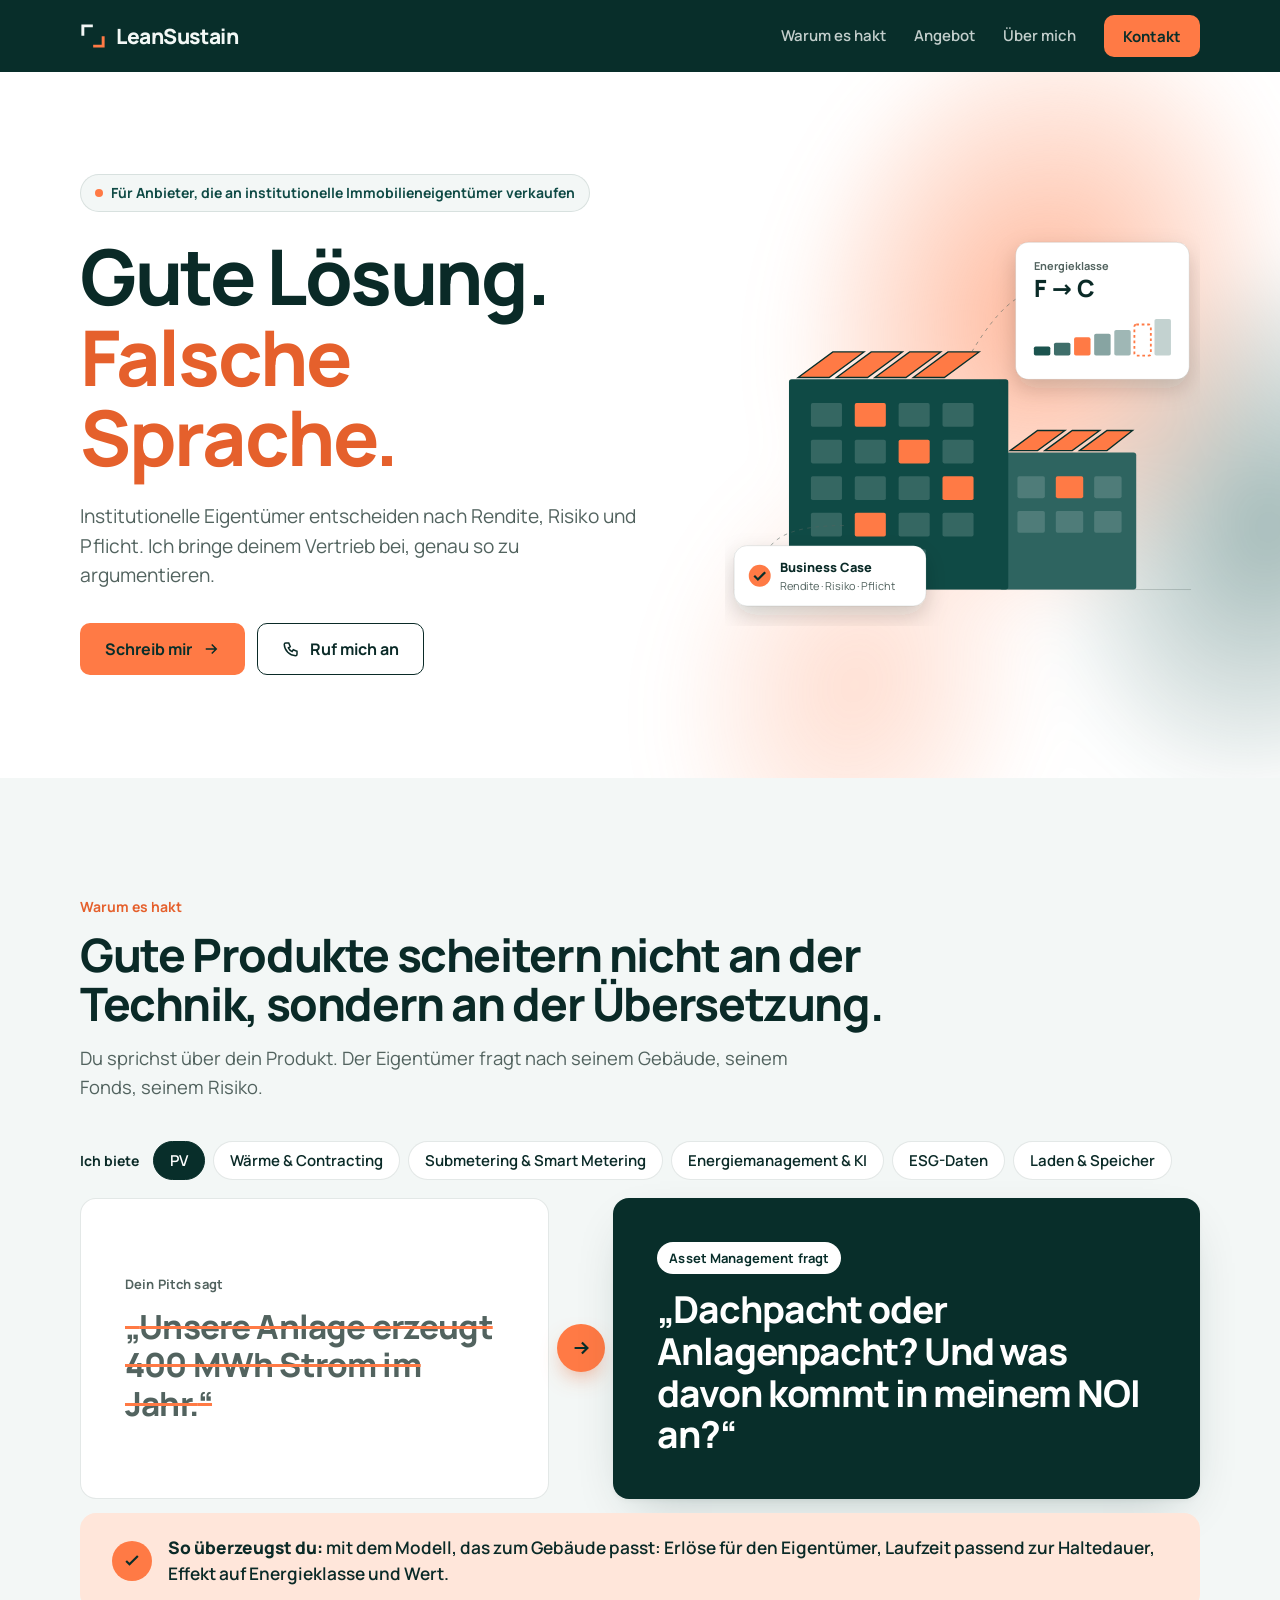
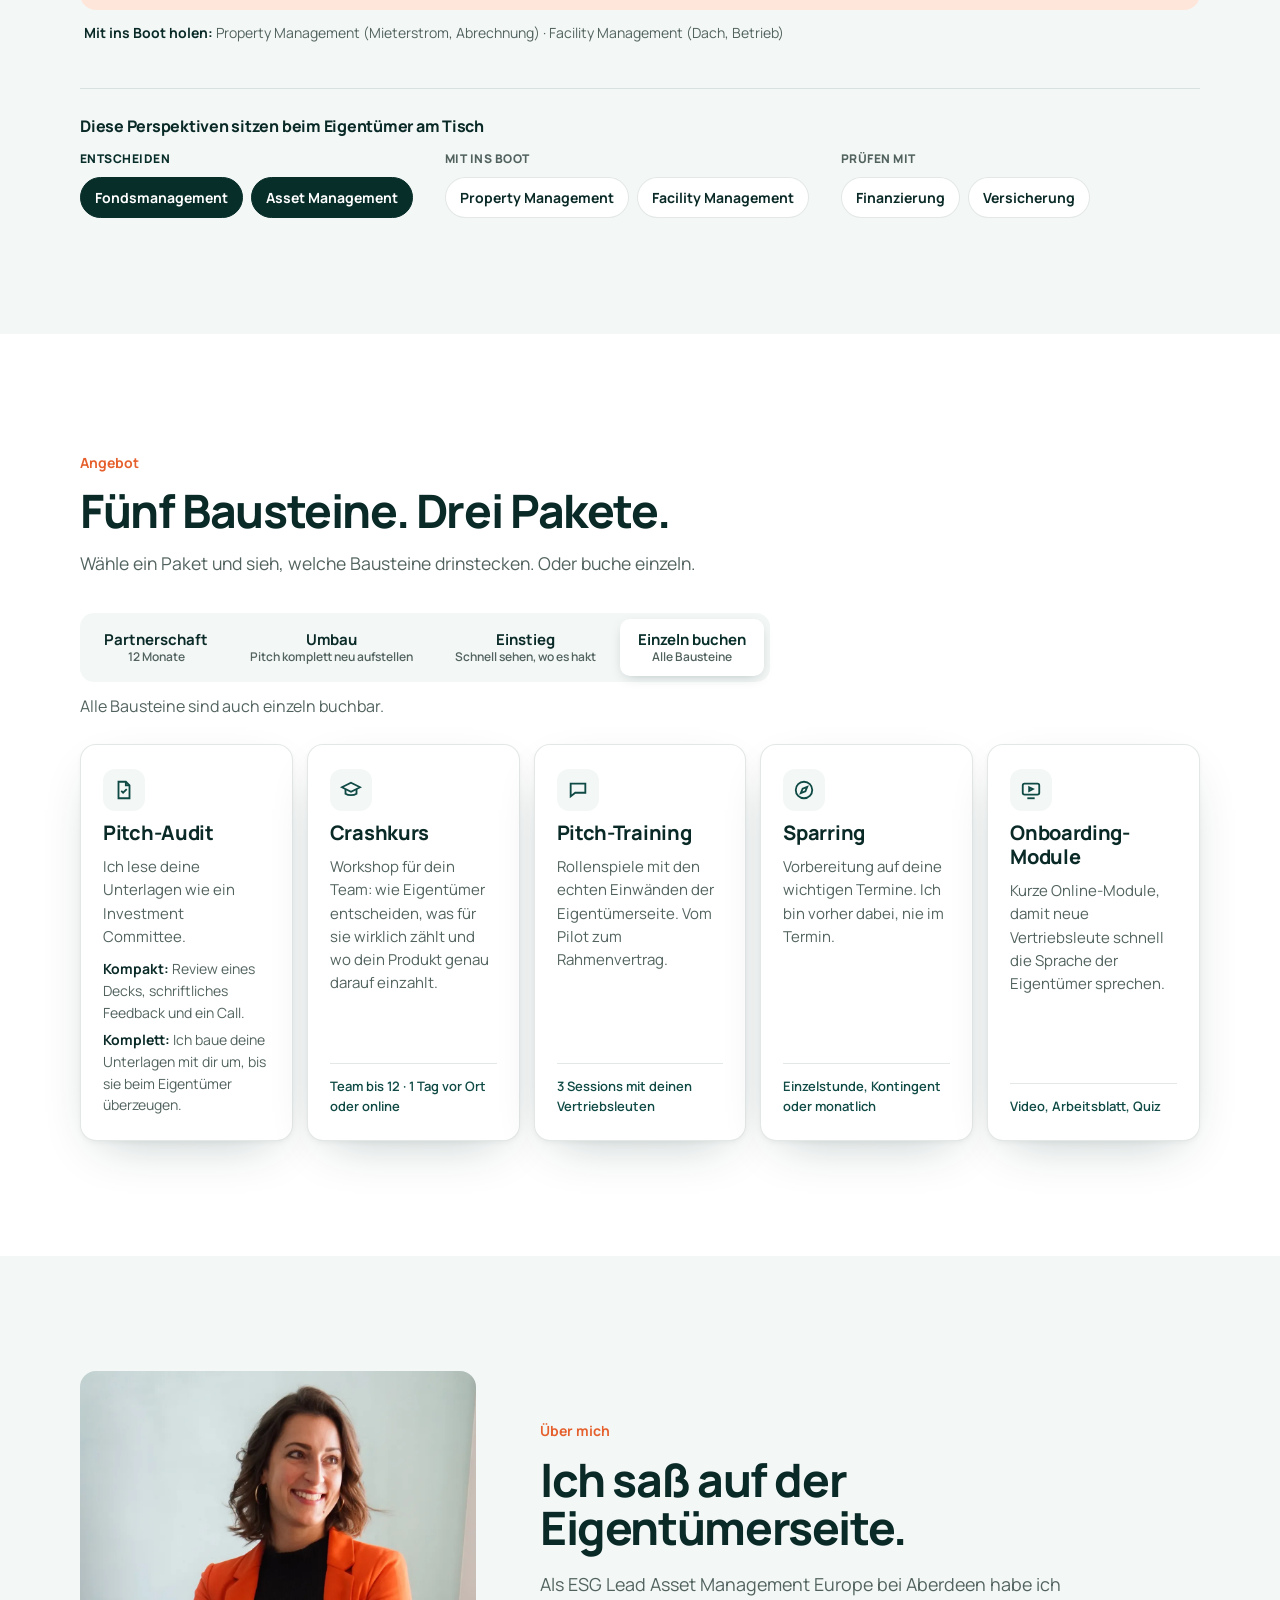
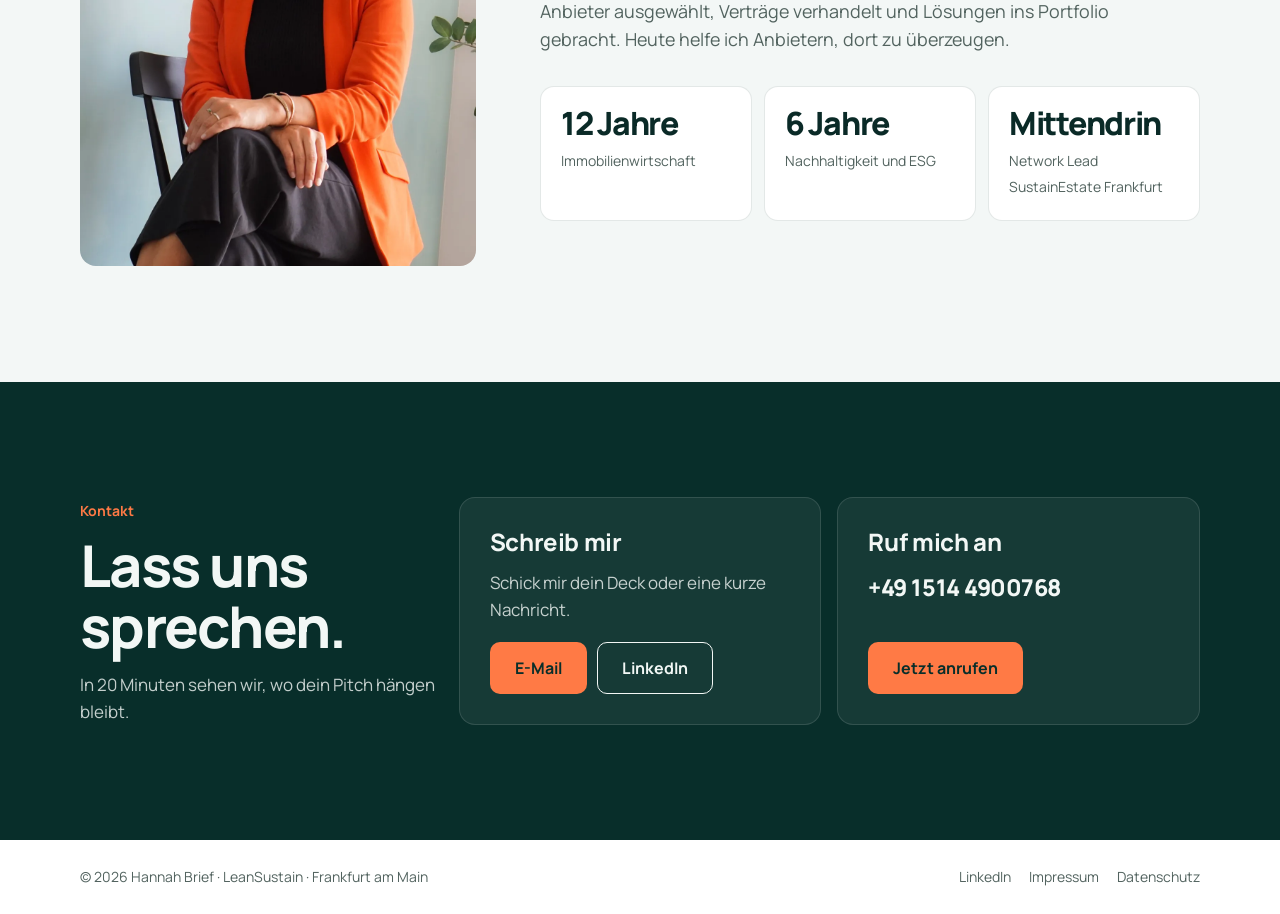
==== index.html @ 17f0a4b2 "Add files via upload" ====
<!DOCTYPE html>
<html lang="de">
<head>
<meta charset="UTF-8">
<meta name="viewport" content="width=device-width, initial-scale=1">
<title>Vertrieb an institutionelle Immobilieneigentümer | LeanSustain</title>
<meta name="description" content="Gute Lösung, falsche Sprache? Pitch-Audit, Crashkurs, Pitch-Training, Sparring und Onboarding für Anbieter, die an Asset Manager, Fonds und institutionelle Immobilieneigentümer verkaufen. Hannah Brief, Frankfurt.">
<link rel="canonical" href="https://leansustain.de/">
<meta property="og:type" content="website">
<meta property="og:url" content="https://leansustain.de/">
<meta property="og:site_name" content="LeanSustain">
<meta property="og:title" content="Gute Lösung. Falsche Sprache.">
<meta property="og:description" content="Ich bringe Vertriebsteams bei, so zu argumentieren, wie institutionelle Immobilieneigentümer entscheiden: nach Rendite, Risiko und Pflicht.">
<meta property="og:image" content="https://leansustain.de/assets/og-image.png">
<meta property="og:image:width" content="1200">
<meta property="og:image:height" content="630">
<meta property="og:locale" content="de_DE">
<meta name="twitter:card" content="summary_large_image">
<meta name="theme-color" content="#082E2A">
<link rel="icon" href="assets/favicon.svg" type="image/svg+xml">
<link rel="preload" href="fonts/Manrope.woff2" as="font" type="font/woff2" crossorigin>
<link rel="stylesheet" href="assets/styles.css?v=20261029c">
<script type="application/ld+json">
{"@context":"https://schema.org","@graph":[
{"@type":"ProfessionalService","@id":"https://leansustain.de/#org","name":"LeanSustain","url":"https://leansustain.de/","logo":"https://leansustain.de/assets/favicon.svg","image":"https://leansustain.de/assets/og-image.png","email":"hannah@leansustain.de","telephone":"+4915144900768","address":{"@type":"PostalAddress","addressLocality":"Frankfurt am Main","addressCountry":"DE"},"areaServed":["DE","AT","CH"],"description":"Vertriebs-Enablement für Anbieter, die an institutionelle Immobilieneigentümer verkaufen: Pitch-Audit, Crashkurs, Pitch-Training, Sparring und Onboarding-Module.","founder":{"@id":"https://leansustain.de/#hannah"}},
{"@type":"Person","@id":"https://leansustain.de/#hannah","name":"Hannah Brief","jobTitle":"Beraterin","worksFor":{"@id":"https://leansustain.de/#org"},"sameAs":["https://www.linkedin.com/in/hannah-brief-a93555134/"]}
]}
</script>
</head>
<body>

<header class="site-header" id="top">
  <div class="wrap head-in">
    <a class="logo" href="#top" aria-label="LeanSustain, zum Seitenanfang"><svg viewBox="0 0 32 32" aria-hidden="true"><path d="M3.5 14V3.5H14" fill="none" stroke="#F2F7F5" stroke-width="3.6" stroke-linecap="square"/><path d="M28.5 18v10.5H18" fill="none" stroke="#FF7A45" stroke-width="3.6" stroke-linecap="square"/></svg>LeanSustain</a>
    <nav class="nav">
      <a href="#problem">Warum es hakt</a>
      <a href="#angebot">Angebot</a>
      <a href="#hannah">Über mich</a>
      <a class="btn btn-accent" href="#kontakt">Kontakt</a>
    </nav>
  </div>
</header>

<!-- HERO -->
<section class="hero">
  <div class="wrap">
    <div>
      <span class="for">Für Anbieter, die an institutionelle Immobilieneigentümer verkaufen</span>
      <h1>Gute Lösung. <mark>Falsche Sprache.</mark></h1>
      <p class="sub">Institutionelle Eigentümer entscheiden nach Rendite, Risiko und Pflicht. Ich bringe deinem Vertrieb bei, genau so zu argumentieren.</p>
      <div class="cta">
        <a class="btn btn-accent" href="#kontakt">Schreib mir <svg viewBox="0 0 24 24" fill="none" stroke="currentColor" stroke-width="2"><path d="M5 12h14M13 6l6 6-6 6"/></svg></a>
        <a class="btn btn-line" href="tel:+4915144900768"><svg viewBox="0 0 24 24" fill="none" stroke="currentColor" stroke-width="2"><path d="M5 4h4l2 5-2.5 1.5a11 11 0 0 0 5 5L15 13l5 2v4a2 2 0 0 1-2 2A16 16 0 0 1 3 6a2 2 0 0 1 2-2"/></svg>Ruf mich an</a>
      </div>
    </div>
    <div class="hero-art">
      <svg class="art" viewBox="0 0 520 440" role="img" aria-label="Grafik: Bestandsgebäude mit PV-Dach, Energieklasse von F nach C und Business Case">
        <line x1="10" y1="400" x2="510" y2="400" stroke="#52635F" opacity=".3"/>
        <rect class="b2" x="300" y="250" width="150" height="150" rx="3"/>
        <rect class="b1" x="70" y="170" width="240" height="230" rx="3"/>
        <polygon class="pv" points="80,168 118,140 152,140 114,168"/><polygon class="pv" points="122,168 160,140 194,140 156,168"/><polygon class="pv" points="164,168 202,140 236,140 198,168"/><polygon class="pv" points="206,168 244,140 278,140 240,168"/>
        <polygon class="pv" points="312,248 342,226 372,226 342,248"/><polygon class="pv" points="350,248 380,226 410,226 380,248"/><polygon class="pv" points="388,248 418,226 446,226 418,248"/>
        <g>
          <rect class="win" x="94" y="196" width="34" height="26" rx="2"/><rect class="win on" x="142" y="196" width="34" height="26" rx="2"/><rect class="win" x="190" y="196" width="34" height="26" rx="2"/><rect class="win" x="238" y="196" width="34" height="26" rx="2"/>
          <rect class="win" x="94" y="236" width="34" height="26" rx="2"/><rect class="win" x="142" y="236" width="34" height="26" rx="2"/><rect class="win on" x="190" y="236" width="34" height="26" rx="2"/><rect class="win" x="238" y="236" width="34" height="26" rx="2"/>
          <rect class="win" x="94" y="276" width="34" height="26" rx="2"/><rect class="win" x="142" y="276" width="34" height="26" rx="2"/><rect class="win" x="190" y="276" width="34" height="26" rx="2"/><rect class="win on" x="238" y="276" width="34" height="26" rx="2"/>
          <rect class="win" x="94" y="316" width="34" height="26" rx="2"/><rect class="win on" x="142" y="316" width="34" height="26" rx="2"/><rect class="win" x="190" y="316" width="34" height="26" rx="2"/><rect class="win" x="238" y="316" width="34" height="26" rx="2"/>
          <rect class="win" x="160" y="356" width="60" height="44" rx="2"/>
          <rect class="win" x="320" y="276" width="30" height="24" rx="2"/><rect class="win on" x="362" y="276" width="30" height="24" rx="2"/><rect class="win" x="404" y="276" width="30" height="24" rx="2"/>
          <rect class="win" x="320" y="314" width="30" height="24" rx="2"/><rect class="win" x="362" y="314" width="30" height="24" rx="2"/><rect class="win" x="404" y="314" width="30" height="24" rx="2"/>
        </g>
        <path class="ln" d="M270 140 C 300 90, 320 80, 330 76"/><path class="ln" d="M130 330 C 80 330, 60 340, 50 352"/>
        <g filter="url(#sh)"><rect class="card2" x="318" y="20" width="190" height="150" rx="14"/></g>
        <text class="tm" x="338" y="50" font-size="12" font-weight="700">Energieklasse</text>
        <text class="t" x="338" y="80" font-size="26" font-weight="800">F → C</text>
        <g transform="translate(338 100)">
          <rect x="0" y="34" width="18" height="10" rx="2" fill="#0F4A45" opacity=".95"/><rect x="22" y="30" width="18" height="14" rx="2" fill="#0F4A45" opacity=".8"/><rect x="44" y="24" width="18" height="20" rx="2" class="acc"/><rect x="66" y="20" width="18" height="24" rx="2" fill="#0F4A45" opacity=".5"/><rect x="88" y="16" width="18" height="28" rx="2" fill="#0F4A45" opacity=".4"/><rect x="110" y="10" width="18" height="34" rx="2" fill="none" class="accs" stroke-width="2" stroke-dasharray="3 3"/><rect x="132" y="4" width="18" height="40" rx="2" fill="#0F4A45" opacity=".25"/>
        </g>
        <g filter="url(#sh)"><rect class="card2" x="10" y="352" width="210" height="66" rx="14"/></g>
        <circle class="acc" cx="38" cy="385" r="12"/><path d="M32 385l4 4 8-8" stroke="#082E2A" stroke-width="2.4" fill="none"/>
        <text class="t" x="60" y="381" font-size="14" font-weight="800">Business Case</text>
        <text class="tm" x="60" y="400" font-size="12">Rendite · Risiko · Pflicht</text>
        <defs><filter id="sh" x="-20%" y="-20%" width="140%" height="160%"><feDropShadow dx="0" dy="10" stdDeviation="12" flood-color="#082E2A" flood-opacity=".18"/></filter></defs>
      </svg>
    </div>
  </div>
</section>

<!-- WARUM ES HAKT -->
<section class="section problem" id="problem">
  <div class="wrap">
    <span class="kicker">Warum es hakt</span>
    <h2>Gute Produkte scheitern nicht an der Technik, sondern an der Übersetzung.</h2>
    <p class="lead">Du sprichst über dein Produkt. Der Eigentümer fragt nach seinem Gebäude, seinem Fonds, seinem Risiko.</p>

    <div class="picker" role="tablist" aria-label="Wähle deine Lösung">
      <span class="lbl">Ich biete</span>
      <button role="tab" aria-selected="true" data-k="pv">PV</button>
      <button role="tab" aria-selected="false" data-k="waerme">Wärme &amp; Contracting</button>
      <button role="tab" aria-selected="false" data-k="meter">Submetering &amp; Smart Metering</button>
      <button role="tab" aria-selected="false" data-k="soft">Energiemanagement &amp; KI</button>
      <button role="tab" aria-selected="false" data-k="esg">ESG-Daten</button>
      <button role="tab" aria-selected="false" data-k="lade">Laden &amp; Speicher</button>
    </div>

    <div class="board" data-k="pv">
      <div class="says"><span class="lab">Dein Pitch sagt</span><q>Unsere Anlage erzeugt 400 MWh Strom im Jahr.</q></div>
      <div class="arrow"><span><svg viewBox="0 0 24 24" fill="none" stroke="currentColor" stroke-width="2.4"><path d="M5 12h14M13 6l6 6-6 6"/></svg></span></div>
      <div class="asks"><span class="lab">Asset Management fragt</span><q>Dachpacht oder Anlagenpacht? Und was davon kommt in meinem NOI an?</q></div>
      <div class="wins"><span class="ic"><svg viewBox="0 0 24 24" fill="none" stroke="currentColor" stroke-width="2.6"><path d="M5 12l4 4 10-10"/></svg></span><p><b>So überzeugst du:</b> mit dem Modell, das zum Gebäude passt: Erlöse für den Eigentümer, Laufzeit passend zur Haltedauer, Effekt auf Energieklasse und Wert.</p></div>
      <p class="also"><b>Mit ins Boot holen:</b> Property Management (Mieterstrom, Abrechnung) · Facility Management (Dach, Betrieb)</p>
    </div>
    <div class="board" data-k="waerme" hidden>
      <div class="says"><span class="lab">Dein Pitch sagt</span><q>Keine Investition, wir übernehmen die Wärmeversorgung.</q></div>
      <div class="arrow"><span><svg viewBox="0 0 24 24" fill="none" stroke="currentColor" stroke-width="2.4"><path d="M5 12h14M13 6l6 6-6 6"/></svg></span></div>
      <div class="asks"><span class="lab">Asset Management fragt</span><q>Wir verkaufen in fünf Jahren. Geht der Vertrag mit, und was zahlen die Mieter am Ende?</q></div>
      <div class="wins"><span class="ic"><svg viewBox="0 0 24 24" fill="none" stroke="currentColor" stroke-width="2.6"><path d="M5 12l4 4 10-10"/></svg></span><p><b>So überzeugst du:</b> mit einer Laufzeit, die zur Haltedauer passt, einer sauberen Übertragung beim Verkauf und einer klaren Antwort zu den Kosten für die Mieter.</p></div>
      <p class="also"><b>Mit ins Boot holen:</b> Property Management (Umlage, Mieter) · Facility Management (Heizung, Wartung)</p>
    </div>
    <div class="board" data-k="meter" hidden>
      <div class="says"><span class="lab">Dein Pitch sagt</span><q>Fernablesbar und gesetzeskonform.</q></div>
      <div class="arrow"><span><svg viewBox="0 0 24 24" fill="none" stroke="currentColor" stroke-width="2.4"><path d="M5 12h14M13 6l6 6-6 6"/></svg></span></div>
      <div class="asks"><span class="lab">Asset Management fragt</span><q>Das ist Pflicht und bieten alle. Was habe ich davon, außer die Pflicht zu erfüllen?</q></div>
      <div class="wins"><span class="ic"><svg viewBox="0 0 24 24" fill="none" stroke="currentColor" stroke-width="2.6"><path d="M5 12l4 4 10-10"/></svg></span><p><b>So überzeugst du:</b> mit Daten, die mehr können als die Abrechnung: Leckagen früh erkennen, Verbrauch steuern, Zahlen liefern, die Bank und Investoren verlangen.</p></div>
      <p class="also"><b>Mit ins Boot holen:</b> Property Management (Abrechnung, Mieter) · Facility Management (Einbau, Zählerplätze)</p>
    </div>
    <div class="board" data-k="soft" hidden>
      <div class="says"><span class="lab">Dein Pitch sagt</span><q>Unsere Energiemanagement-Software spart 30 % ein.</q></div>
      <div class="arrow"><span><svg viewBox="0 0 24 24" fill="none" stroke="currentColor" stroke-width="2.4"><path d="M5 12h14M13 6l6 6-6 6"/></svg></span></div>
      <div class="asks"><span class="lab">Asset Management fragt</span><q>Wer misst das unabhängig? Und wenn der Mieter spart: Kann ich die laufenden Kosten umlegen?</q></div>
      <div class="wins"><span class="ic"><svg viewBox="0 0 24 24" fill="none" stroke="currentColor" stroke-width="2.6"><path d="M5 12l4 4 10-10"/></svg></span><p><b>So überzeugst du:</b> mit einer unabhängigen Messung, einer klaren Antwort zur Umlage und einem Plan, wie Mieter und Technik mitgenommen werden.</p></div>
      <p class="also"><b>Mit ins Boot holen:</b> Property Management (Nebenkosten, Mieter) · Facility Management (Gebäudetechnik, IT-Sicherheit)</p>
    </div>
    <div class="board" data-k="esg" hidden>
      <div class="says"><span class="lab">Dein Pitch sagt</span><q>Alle ESG-Daten deines Portfolios auf Knopfdruck.</q></div>
      <div class="arrow"><span><svg viewBox="0 0 24 24" fill="none" stroke="currentColor" stroke-width="2.4"><path d="M5 12h14M13 6l6 6-6 6"/></svg></span></div>
      <div class="asks"><span class="lab">Fondsmanagement fragt</span><q>Welche Daten brauche ich wirklich, und für wen: Bank, Investoren oder Aufsicht?</q></div>
      <div class="wins"><span class="ic"><svg viewBox="0 0 24 24" fill="none" stroke="currentColor" stroke-width="2.6"><path d="M5 12l4 4 10-10"/></svg></span><p><b>So überzeugst du:</b> wenn du zeigst, welche Anforderung du konkret erfüllst und wie viel Aufwand du dem Fondsmanagement abnimmst.</p></div>
      <p class="also"><b>Mit ins Boot holen:</b> Asset Management (Datenlieferung je Gebäude) · Property Management (Verbrauchsdaten der Mieter)</p>
    </div>
    <div class="board" data-k="lade" hidden>
      <div class="says"><span class="lab">Dein Pitch sagt</span><q>Ladeinfrastruktur für alle Stellplätze.</q></div>
      <div class="arrow"><span><svg viewBox="0 0 24 24" fill="none" stroke="currentColor" stroke-width="2.4"><path d="M5 12h14M13 6l6 6-6 6"/></svg></span></div>
      <div class="asks"><span class="lab">Asset Management fragt</span><q>Wer betreibt das, wer haftet, und was bringt es meinem Gebäude?</q></div>
      <div class="wins"><span class="ic"><svg viewBox="0 0 24 24" fill="none" stroke="currentColor" stroke-width="2.6"><path d="M5 12l4 4 10-10"/></svg></span><p><b>So überzeugst du:</b> mit einem klaren Betreibermodell und dem Nutzen fürs Gebäude: Vermietbarkeit, erfüllte Pflichten, zusätzliche Erlöse.</p></div>
      <p class="also"><b>Mit ins Boot holen:</b> Property Management (Mieter, Nutzung) · Facility Management (Betrieb, Wartung)</p>
    </div>

    <div class="persp">
      <h3>Diese Perspektiven sitzen beim Eigentümer am Tisch</h3>
      <div class="persp-row">
        <div class="pg decide"><span class="pg-lbl">Entscheiden</span><div class="chips"><span class="chip">Fondsmanagement</span><span class="chip">Asset Management</span></div></div>
        <div class="pg"><span class="pg-lbl">Mit ins Boot</span><div class="chips"><span class="chip">Property Management</span><span class="chip">Facility Management</span></div></div>
        <div class="pg"><span class="pg-lbl">Prüfen mit</span><div class="chips"><span class="chip">Finanzierung</span><span class="chip">Versicherung</span></div></div>
      </div>
    </div>
  </div>
</section>

<!-- ANGEBOT -->
<section class="section" id="angebot">
  <div class="wrap">
    <span class="kicker">Angebot</span>
    <h2>Fünf Bausteine. Drei Pakete.</h2>
    <p class="muted" style="margin-top:14px;font-size:1.1rem">Wähle ein Paket und sieh, welche Bausteine drinstecken. Oder buche einzeln.</p>

    <div class="pk-switch" role="group" aria-label="Pakete">
      <button aria-pressed="false" data-pk="partner">Partnerschaft<small>12 Monate</small></button>
      <button aria-pressed="false" data-pk="umbau">Umbau<small>Pitch komplett neu aufstellen</small></button>
      <button aria-pressed="false" data-pk="start">Einstieg<small>Schnell sehen, wo es hakt</small></button>
      <button aria-pressed="true" data-pk="all">Einzeln buchen<small>Alle Bausteine</small></button>
    </div>
    <p class="pk-desc" id="pkdesc">Alle Bausteine sind auch einzeln buchbar.</p>

    <div class="cards" id="cards">
      <article class="card" data-b="audit">
        <span class="badge">Im Paket</span>
        <div class="ico"><svg viewBox="0 0 24 24" fill="none" stroke="currentColor" stroke-width="2"><path d="M14 3H6v18h12V7z"/><path d="M14 3v4h4M9 13l2 2 4-4"/></svg></div>
        <h3>Pitch-Audit</h3>
        <p>Ich lese deine Unterlagen wie ein Investment Committee.</p>
        <ul class="variants"><li><b>Kompakt:</b> Review eines Decks, schriftliches Feedback und ein Call.</li><li><b>Komplett:</b> Ich baue deine Unterlagen mit dir um, bis sie beim Eigentümer überzeugen.</li></ul>
        <span class="note" data-for="start">Im Einstieg: kompakt</span>
        <span class="note" data-for="umbau">Im Umbau: komplett</span>
        <span class="note" data-for="partner">In der Partnerschaft: komplett</span>
      </article>
      <article class="card" data-b="kurs">
        <span class="badge">Im Paket</span>
        <div class="ico"><svg viewBox="0 0 24 24" fill="none" stroke="currentColor" stroke-width="2"><path d="M2 9l10-5 10 5-10 5z"/><path d="M6 11v5c3 2 9 2 12 0v-5"/></svg></div>
        <h3>Crashkurs</h3>
        <p>Workshop für dein Team: wie Eigentümer entscheiden, was für sie wirklich zählt und wo dein Produkt genau darauf einzahlt.</p>
        <span class="fmt">Team bis 12 · 1 Tag vor Ort oder online</span>
      </article>
      <article class="card" data-b="training">
        <span class="badge">Im Paket</span>
        <div class="ico"><svg viewBox="0 0 24 24" fill="none" stroke="currentColor" stroke-width="2"><path d="M4 5h16v10H9l-5 4z"/></svg></div>
        <h3>Pitch-Training</h3>
        <p>Rollenspiele mit den echten Einwänden der Eigentümerseite. Vom Pilot zum Rahmenvertrag.</p>
        <span class="fmt">3 Sessions mit deinen Vertriebsleuten</span>
      </article>
      <article class="card" data-b="sparring">
        <span class="badge">Im Paket</span>
        <div class="ico"><svg viewBox="0 0 24 24" fill="none" stroke="currentColor" stroke-width="2"><circle cx="12" cy="12" r="9"/><path d="M15.5 8.5l-2 5-5 2 2-5z"/></svg></div>
        <h3>Sparring</h3>
        <p>Vorbereitung auf deine wichtigen Termine. Ich bin vorher dabei, nie im Termin.</p>
        <span class="note" data-for="partner">In der Partnerschaft: 6 Monate auf Abruf</span>
        <span class="fmt">Einzelstunde, Kontingent oder monatlich</span>
      </article>
      <article class="card" data-b="onboarding">
        <span class="badge">Im Paket</span>
        <div class="ico"><svg viewBox="0 0 24 24" fill="none" stroke="currentColor" stroke-width="2"><rect x="3" y="5" width="18" height="12" rx="2"/><path d="M10 9l4 2-4 2z"/><path d="M8 21h8"/></svg></div>
        <h3>Onboarding-Module</h3>
        <p>Kurze Online-Module, damit neue Vertriebsleute schnell die Sprache der Eigentümer sprechen.</p>
        <span class="fmt">Video, Arbeitsblatt, Quiz</span>
      </article>
    </div>
  </div>
</section>

<!-- ÜBER MICH -->
<section class="section about-sec" id="hannah">
  <div class="wrap about">
    <picture><source srcset="assets/hannah-brief.webp?v=20261029c" type="image/webp"><img src="assets/hannah-brief.jpg?v=20261029c" alt="Hannah Brief, Beraterin bei LeanSustain" width="1120" height="1400" loading="lazy"></picture>
    <div>
      <span class="kicker">Über mich</span>
      <h2>Ich saß auf der Eigentümerseite.</h2>
      <p class="txt">Als ESG Lead Asset Management Europe bei Aberdeen habe ich Anbieter ausgewählt, Verträge verhandelt und Lösungen ins Portfolio gebracht. Heute helfe ich Anbietern, dort zu überzeugen.</p>
      <div class="facts">
        <div><b>12 Jahre</b><span>Immobilienwirtschaft</span></div>
        <div><b>6 Jahre</b><span>Nachhaltigkeit und ESG</span></div>
        <div><b>Mittendrin</b><span>Network Lead SustainEstate Frankfurt</span></div>
      </div>
    </div>
  </div>
</section>

<!-- KONTAKT -->
<section class="section contact" id="kontakt">
  <div class="wrap">
    <div><span class="kicker">Kontakt</span><h2>Lass uns sprechen.</h2><p style="margin-top:16px;opacity:.8">In 20 Minuten sehen wir, wo dein Pitch hängen bleibt.</p></div>
    <div class="choice">
      <h3>Schreib mir</h3>
      <p style="opacity:.8">Schick mir dein Deck oder eine kurze Nachricht.</p>
      <div class="row"><a class="btn btn-accent" href="mailto:hannah@leansustain.de?subject=Anfrage%20LeanSustain">E-Mail</a><a class="btn btn-line" href="https://www.linkedin.com/in/hannah-brief-a93555134/" rel="noopener">LinkedIn</a></div>
    </div>
    <div class="choice">
      <h3>Ruf mich an</h3>
      <a class="phone" href="tel:+4915144900768">+49 1514 4900768</a>
      <div class="row"><a class="btn btn-accent" href="tel:+4915144900768">Jetzt anrufen</a></div>
    </div>
  </div>
</section>

<footer><div class="wrap"><span>© 2026 Hannah Brief · LeanSustain · Frankfurt am Main</span><span><a href="https://www.linkedin.com/in/hannah-brief-a93555134/" rel="noopener">LinkedIn</a><a href="impressum.html">Impressum</a><a href="datenschutz.html">Datenschutz</a></span></div></footer>

<script>
(function () {
  // Lösung wählen
  var tabs = [].slice.call(document.querySelectorAll('.picker button'));
  var boards = [].slice.call(document.querySelectorAll('.board'));
  function show(k) {
    tabs.forEach(function (t) { t.setAttribute('aria-selected', t.dataset.k === k); });
    boards.forEach(function (b) { b.hidden = b.dataset.k !== k; });
  }
  tabs.forEach(function (t) { t.addEventListener('click', function () { show(t.dataset.k); }); });
  show('pv');

  // Pakete
  var packs = {
    partner: { b: ['audit', 'kurs', 'training', 'sparring', 'onboarding'], d: '<b>Partnerschaft · 12 Monate:</b> alles aus dem Umbau, dazu 6 Monate Sparring auf Abruf und Onboarding-Module für neue Vertriebsleute.' },
    umbau:   { b: ['audit', 'kurs', 'training'], d: '<b>Umbau:</b> Unterlagen komplett umbauen, Verständnis im Team aufbauen, Gespräche üben.' },
    start:   { b: ['audit', 'kurs'], d: '<b>Einstieg:</b> Pitch-Audit kompakt und Crashkurs. Du siehst schnell, wo es hakt, und dein Team versteht, warum.' },
    all:     { b: null, d: 'Alle Bausteine sind auch einzeln buchbar.' }
  };
  var cards = document.getElementById('cards'), desc = document.getElementById('pkdesc');
  var btns = [].slice.call(document.querySelectorAll('.pk-switch button'));
  btns.forEach(function (btn) {
    btn.addEventListener('click', function () {
      var key = btn.dataset.pk, pk = packs[key];
      btns.forEach(function (x) { x.setAttribute('aria-pressed', x === btn); });
      desc.innerHTML = pk.d;
      cards.classList.toggle('filtered', !!pk.b);
      [].slice.call(cards.children).forEach(function (c) {
        c.classList.toggle('in', !!pk.b && pk.b.indexOf(c.dataset.b) > -1);
        [].slice.call(c.querySelectorAll('.note')).forEach(function (n) { n.classList.toggle('show', n.dataset.for === key); });
      });
    });
  });
})();
</script>
</body>
</html>
---- assets/styles.css ----
/* LeanSustain · Website · Stand 10/2026 · CI: Petrol #082E2A/#0F4A45, Koralle #FF7A45, Manrope (lokal) */

@font-face { font-family: "Manrope"; font-weight: 400 800; font-display: swap; src: url("../fonts/Manrope.woff2") format("woff2"); }
:root {
  --petrol-dark: #082E2A; --petrol: #0F4A45; --petrol-mid: #2E6460;
  --accent: #FF7A45; --accent-deep: #E5602C; --accent-soft: #FFE6DA; --accent-tint: #FFF4EE;
  --ink: #0A2A27; --muted: #52635F; --line: rgba(8,46,42,.11); --soft: #F3F7F6;
  --radius: 16px; --btn-radius: 10px;
  --shadow: 0 18px 50px -22px rgba(8,46,42,.30), 0 2px 6px -2px rgba(8,46,42,.08);
  --font: "Manrope", system-ui, sans-serif;
  --wrap: 1200px; --gutter: clamp(20px, 4vw, 40px);
}
*, *::before, *::after { box-sizing: border-box; }
html { scroll-behavior: smooth; scroll-padding-top: 80px; }
body { margin: 0; background: #fff; color: var(--ink); font: 400 17px/1.55 var(--font); -webkit-font-smoothing: antialiased; }
img, svg { display: block; max-width: 100%; }
a { color: inherit; }
h1, h2, h3 { margin: 0; font-weight: 750; letter-spacing: -0.03em; line-height: 1.05; }
h1 { font-size: clamp(2.8rem, 6vw, 5.2rem); text-wrap: balance; }
h2 { font-size: clamp(1.9rem, 3.6vw, 3rem); text-wrap: balance; }
h3 { font-size: 1.25rem; letter-spacing: -0.015em; line-height: 1.2; }
p { margin: 0; }
.wrap { max-width: var(--wrap); margin: 0 auto; padding: 0 var(--gutter); }
.section { padding: clamp(72px, 9vw, 120px) 0; position: relative; }
.kicker { display: inline-block; font-size: 14px; font-weight: 700; color: var(--accent-deep); margin-bottom: 14px; }
.muted { color: var(--muted); }

.btn { display: inline-flex; align-items: center; gap: 10px; min-height: 52px; padding: 0 24px; border-radius: var(--btn-radius); font: 700 16px/1 var(--font); text-decoration: none; border: 1.5px solid transparent; cursor: pointer; transition: transform .15s, background .15s; white-space: nowrap; }
.btn:hover { transform: translateY(-1px); }
.btn-accent { background: var(--accent); color: var(--petrol-dark); }
.btn-accent:hover { background: var(--accent-deep); }
.btn-line { border-color: currentColor; background: transparent; color: inherit; }
.btn svg { width: 18px; height: 18px; }

/* Header */
.site-header { position: sticky; top: 0; z-index: 40; background: var(--petrol-dark); color: #F2F7F5; }
.head-in { height: 72px; display: flex; align-items: center; justify-content: space-between; }
.logo { display: inline-flex; align-items: center; gap: 10px; text-decoration: none; font-weight: 800; font-size: 21px; letter-spacing: -0.02em; }
.logo svg { width: 26px; height: 26px; }
.nav { display: flex; align-items: center; gap: 28px; font-size: 15px; font-weight: 600; }
.nav a { text-decoration: none; opacity: .8; } .nav a:hover { opacity: 1; }
.nav .btn { opacity: 1; min-height: 42px; padding: 0 18px; font-size: 15px; }

/* Hero */
.hero { position: relative; overflow: hidden; padding: clamp(56px, 8vw, 104px) 0 clamp(64px, 8vw, 104px); }
.hero::before { content: ""; position: absolute; inset: -20% -10% auto 38%; height: 140%; background:
  radial-gradient(40% 45% at 60% 40%, rgba(255,122,69,.55), transparent 70%),
  radial-gradient(35% 40% at 85% 65%, rgba(15,74,69,.40), transparent 70%),
  radial-gradient(30% 35% at 40% 75%, rgba(255,122,69,.25), transparent 70%);
  filter: blur(30px); transform: skewY(-8deg); z-index: 0; }
.hero .wrap { position: relative; z-index: 1; display: grid; grid-template-columns: 1.1fr .9fr; gap: clamp(32px, 5vw, 72px); align-items: center; }
.hero .for { display: inline-flex; align-items: center; gap: 8px; font-size: 14px; font-weight: 700; color: var(--petrol); background: var(--soft); border: 1px solid var(--line); padding: 7px 14px; border-radius: 999px; margin-bottom: 24px; }
.hero .for::before { content: ""; width: 8px; height: 8px; border-radius: 50%; background: var(--accent); }
.hero h1 mark { background: none; color: var(--accent-deep); }
.hero .sub { font-size: clamp(1.08rem, 1.5vw, 1.25rem); margin: 24px 0 32px; max-width: 30em; color: var(--muted); }
.cta { display: flex; flex-wrap: wrap; gap: 12px; }
.who { margin-top: 28px; display: flex; align-items: center; gap: 12px; font-size: 14px; color: var(--muted); }
.who img { width: 44px; height: 44px; border-radius: 50%; object-fit: cover; object-position: 50% 18%; }
.who b { color: var(--ink); }

/* Warum es hakt */
.problem { background: var(--soft); }
.problem .lead { font-size: 1.15rem; color: var(--muted); margin-top: 16px; max-width: 40em; }
.picker { margin: 40px 0 18px; display: flex; flex-wrap: wrap; gap: 8px; align-items: center; }
.picker .lbl { font-size: 14px; font-weight: 700; margin-right: 6px; white-space: nowrap; }
.picker button { font: 600 15px/1 var(--font); padding: 11px 16px; border-radius: 999px; border: 1.5px solid var(--line); background: #fff; color: var(--ink); cursor: pointer; transition: all .15s; }
.picker button:hover { border-color: var(--petrol); }
.picker button[aria-selected="true"] { background: var(--petrol-dark); border-color: var(--petrol-dark); color: #fff; }
.board { display: grid; grid-template-columns: 1fr auto 1.25fr; gap: 0; align-items: stretch; }
.board[hidden] { display: none; }
.says, .asks { border-radius: var(--radius); padding: clamp(26px, 3.5vw, 44px); display: flex; flex-direction: column; justify-content: center; gap: 14px; min-height: 240px; }
.says { background: #fff; border: 1px solid var(--line); }
.says .lab, .asks .lab { font-size: 13px; font-weight: 700; letter-spacing: .01em; }
.says .lab { color: var(--muted); }
.says q { font-size: clamp(1.5rem, 2.6vw, 2.2rem); font-weight: 750; letter-spacing: -0.025em; line-height: 1.15; color: var(--muted); quotes: "„" "“"; text-decoration: line-through; text-decoration-color: var(--accent); text-decoration-thickness: 3px; }
.arrow { display: grid; place-items: center; width: 64px; }
.arrow span { width: 48px; height: 48px; border-radius: 50%; background: var(--accent); color: var(--petrol-dark); display: grid; place-items: center; box-shadow: 0 10px 24px -10px rgba(229,96,44,.8); }
.arrow svg { width: 22px; height: 22px; }
.asks { background: var(--petrol-dark); color: #fff; box-shadow: var(--shadow); }
.asks .lab { display: inline-flex; align-self: flex-start; gap: 8px; align-items: center; color: var(--petrol-dark); background: #fff; padding: 6px 12px; border-radius: 999px; }
.asks q { font-size: clamp(1.6rem, 2.9vw, 2.5rem); font-weight: 750; letter-spacing: -0.03em; line-height: 1.12; quotes: "„" "“"; }
.wins { grid-column: 1 / -1; margin-top: 14px; border-radius: var(--radius); background: var(--accent-soft); padding: 22px clamp(22px, 3vw, 32px); display: grid; grid-template-columns: auto 1fr; gap: 16px; align-items: center; }
.wins .ic { width: 40px; height: 40px; border-radius: 50%; background: var(--accent); display: grid; place-items: center; color: var(--petrol-dark); }
.wins .ic svg { width: 20px; height: 20px; }
.wins p { font-size: 1.08rem; font-weight: 600; }
.wins p b { font-weight: 800; }
.persp { margin-top: 44px; padding-top: 28px; border-top: 1px solid var(--line); }
.persp h3 { font-size: 1rem; margin-bottom: 14px; }
.persp ul { list-style: none; margin: 0; padding: 0; display: grid; grid-template-columns: repeat(5, 1fr); gap: 10px; }
.persp li { background: #fff; border: 1.5px solid var(--line); border-radius: 12px; padding: 14px 16px; transition: all .2s; }
.persp li b { display: block; font-size: 15px; }
.persp li span { font-size: 13px; color: var(--muted); }
.persp li.on { border-color: var(--accent); background: var(--accent-tint); box-shadow: 0 8px 20px -14px rgba(229,96,44,.9); }

/* Angebot */
.pk-switch { display: inline-flex; flex-wrap: wrap; gap: 6px; padding: 6px; background: var(--soft); border-radius: 14px; margin: 36px 0 12px; }
.pk-switch button { font: 700 15px/1 var(--font); padding: 13px 18px; border-radius: 10px; border: 0; background: transparent; color: var(--ink); cursor: pointer; }
.pk-switch button[aria-pressed="true"] { background: #fff; box-shadow: 0 4px 14px -6px rgba(8,46,42,.35); color: var(--petrol-dark); }
.pk-switch button small { display: block; font-size: 12px; font-weight: 600; color: var(--muted); margin-top: 4px; }
.pk-desc { min-height: 28px; color: var(--muted); font-size: 16px; margin-bottom: 22px; }
.pk-desc b { color: var(--ink); }
.cards { display: grid; grid-template-columns: repeat(5, 1fr); gap: 14px; }
.card { position: relative; border-radius: var(--radius); padding: 24px 22px; background: #fff; border: 1.5px solid var(--line); box-shadow: var(--shadow); display: flex; flex-direction: column; gap: 10px; transition: opacity .25s, border-color .25s, transform .25s; }
.card .ico { width: 42px; height: 42px; border-radius: 12px; display: grid; place-items: center; background: var(--soft); color: var(--petrol); }
.card .ico svg { width: 22px; height: 22px; }
.card p { font-size: 15px; color: var(--muted); }
.card .fmt { margin-top: auto; padding-top: 12px; border-top: 1px solid var(--line); font-size: 13px; font-weight: 600; color: var(--petrol); }
.card .badge { position: absolute; top: 14px; right: 14px; font-size: 12px; font-weight: 800; padding: 5px 9px; border-radius: 999px; background: var(--accent); color: var(--petrol-dark); opacity: 0; transform: scale(.8); transition: all .2s; }
.cards.filtered .card { opacity: .35; transform: scale(.98); box-shadow: none; }
.cards.filtered .card.in { opacity: 1; transform: none; border-color: var(--accent); box-shadow: var(--shadow); }
.cards.filtered .card.in .badge { opacity: 1; transform: none; }
.card .note { display: none; font-size: 13px; font-weight: 700; color: var(--accent-deep); }
.card.in .note.show { display: block; }

/* Über mich */
.about-sec { background: var(--soft); }
.about { display: grid; grid-template-columns: .75fr 1.25fr; gap: clamp(32px, 5vw, 72px); align-items: center; }
.about img { width: 100%; aspect-ratio: 4 / 5; object-fit: cover; border-radius: var(--radius); }
.about .txt { margin-top: 18px; font-size: 1.12rem; color: var(--muted); max-width: 32em; }
.facts { display: grid; grid-template-columns: repeat(3, 1fr); gap: 12px; margin-top: 32px; }
.facts div { border-radius: 14px; padding: 20px; background: #fff; border: 1px solid var(--line); }
.facts b { display: block; font-size: 2rem; font-weight: 800; letter-spacing: -0.04em; line-height: 1; margin-bottom: 8px; }
.facts span { font-size: 14px; color: var(--muted); }

/* Kontakt */
.contact { background: var(--petrol-dark); color: #F2F7F5; }
.contact .wrap { display: grid; grid-template-columns: 1fr 1fr 1fr; gap: 16px; }
.contact h2 { font-size: clamp(2.3rem, 4.6vw, 3.6rem); }
.contact .kicker { color: var(--accent); }
.choice { border-radius: var(--radius); padding: 30px; background: rgba(255,255,255,.06); border: 1px solid rgba(255,255,255,.12); display: flex; flex-direction: column; gap: 14px; }
.choice h3 { font-size: 1.5rem; }
.choice .row { display: flex; flex-wrap: wrap; gap: 10px; margin-top: auto; }
.choice .phone { font-size: 1.45rem; font-weight: 800; letter-spacing: -0.02em; text-decoration: none; }
footer { padding: 26px 0; font-size: 14px; color: var(--muted); }
footer .wrap { display: flex; justify-content: space-between; flex-wrap: wrap; gap: 12px; }
footer a { text-decoration: none; margin-left: 18px; }

/* Hero-Grafik */
.art .b1 { fill: var(--petrol); } .art .b2 { fill: var(--petrol-mid); }
.art .win { fill: rgba(255,255,255,.16); } .art .win.on { fill: var(--accent); }
.art .pv { fill: var(--accent); stroke: var(--petrol-dark); stroke-width: 1.5; }
.art .card2 { fill: #fff; stroke: var(--line); }
.art .t { fill: var(--ink); font-family: var(--font); } .art .tm { fill: var(--muted); font-family: var(--font); }
.art .acc { fill: var(--accent); } .art .accs { stroke: var(--accent); }
.art .ln { stroke: var(--muted); stroke-dasharray: 4 5; fill: none; opacity: .6; }

@media (max-width: 1020px) {
  .hero .wrap, .about { grid-template-columns: 1fr; }
  .cards { grid-template-columns: repeat(3, 1fr); }
  .persp ul { grid-template-columns: repeat(3, 1fr); }
  .contact .wrap { grid-template-columns: 1fr; }
  .nav a:not(.btn) { display: none; }
  .hero-art { max-width: 520px; }
}
@media (max-width: 720px) {
  .board { grid-template-columns: 1fr; }
  .arrow { width: auto; height: 56px; } .arrow span { transform: rotate(90deg); }
  .says, .asks { min-height: 0; }
  .cards { grid-template-columns: 1fr 1fr; }
  .persp ul { grid-template-columns: 1fr 1fr; }
  .facts { grid-template-columns: 1fr; }
  .picker { flex-wrap: nowrap; overflow-x: auto; margin-left: calc(-1 * var(--gutter)); margin-right: calc(-1 * var(--gutter)); padding: 0 var(--gutter) 4px; scrollbar-width: none; }
  .picker button { white-space: nowrap; }
  .pk-switch { display: grid; grid-template-columns: 1fr 1fr; width: 100%; }
}
@media (max-width: 480px) {
  .cards { grid-template-columns: 1fr; }
  .hero .cta .btn { flex: 1; justify-content: center; }
}

/* Rechtstexte */
.legal { padding: clamp(48px, 7vw, 96px) 0; }
.legal .wrap { max-width: 820px; }
.legal h1 { font-size: clamp(2.2rem, 5vw, 3.2rem); margin-bottom: 32px; }
.legal h2 { font-size: 1.25rem; margin: 32px 0 8px; letter-spacing: -0.01em; }
.legal p, .legal li { color: var(--muted); font-size: 16px; margin: 0 0 10px; }
.legal a { color: var(--accent-deep); }
.legal .stand { font-size: 13px; border-top: 1px solid var(--line); padding-top: 14px; margin-top: 40px; }
.site-header .back { color: #F2F7F5; text-decoration: none; font-weight: 700; font-size: 15px; opacity: .85; }

/* ---------- v4 Anpassungen ---------- */
.hero .who { display: block; margin-top: 26px; font-size: 15px; color: var(--muted); }
.also { grid-column: 1 / -1; margin-top: 12px; font-size: 14px; color: var(--muted); padding: 0 4px; }
.also b { color: var(--ink); font-weight: 700; }
.variants { list-style: none; margin: 0; padding: 0; display: grid; gap: 6px; font-size: 14px; color: var(--muted); }
.variants b { color: var(--ink); }
.about img { height: auto; object-position: 50% 20%; }

/* Perspektiven kompakt in einer Zeile */
.persp-row { display: flex; flex-wrap: wrap; gap: 16px 32px; }
.pg { display: block; }
.pg .chips { display: flex; flex-wrap: wrap; gap: 8px; }
.pg-lbl { display: block; margin-bottom: 8px; font-size: 12px; font-weight: 800; letter-spacing: .04em; text-transform: uppercase; color: var(--muted); }
.chip { font-size: 14px; font-weight: 700; padding: 9px 14px; border-radius: 999px; background: #fff; border: 1px solid var(--line); white-space: nowrap; }
.pg.decide .chip { background: var(--petrol-dark); color: #fff; border-color: var(--petrol-dark); }
.pg.decide .pg-lbl { color: var(--petrol-dark); }
.also { white-space: normal; }
@media (min-width: 1021px) { .also { white-space: nowrap; overflow: hidden; text-overflow: ellipsis; } }
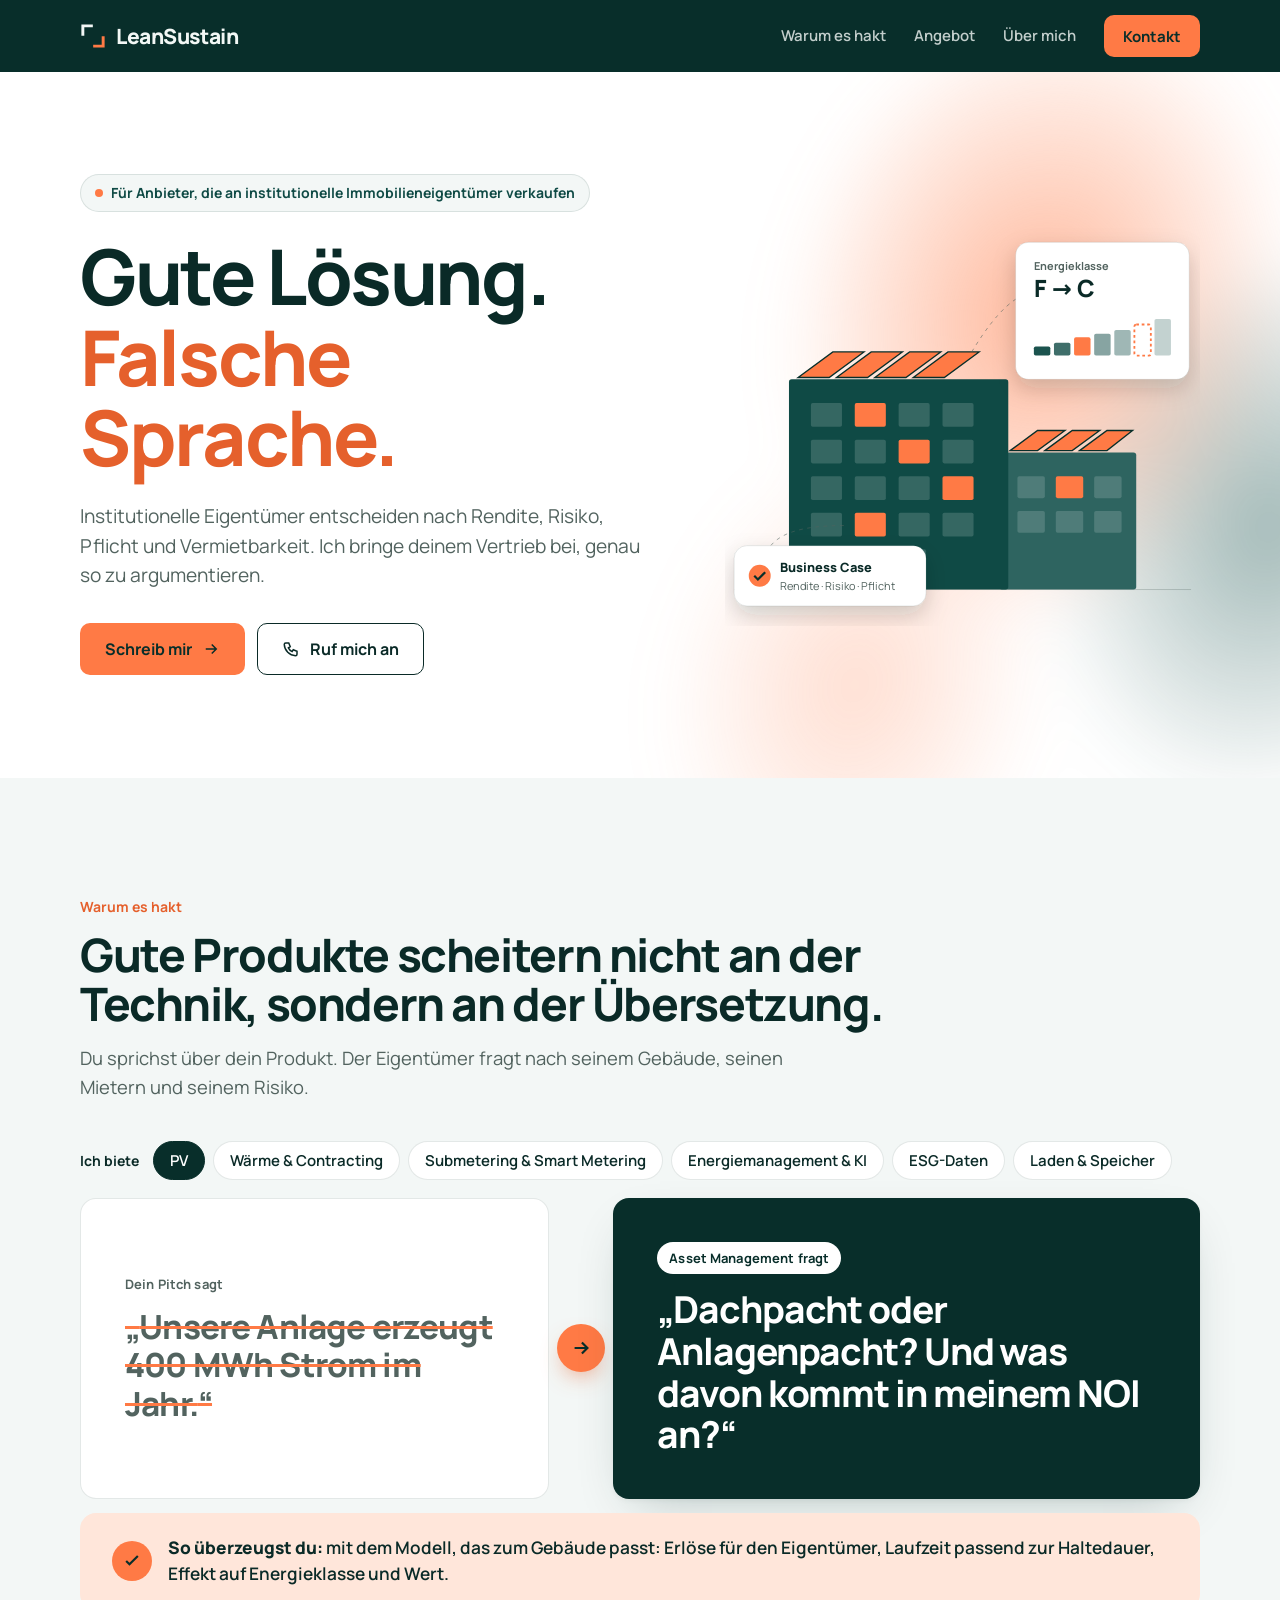
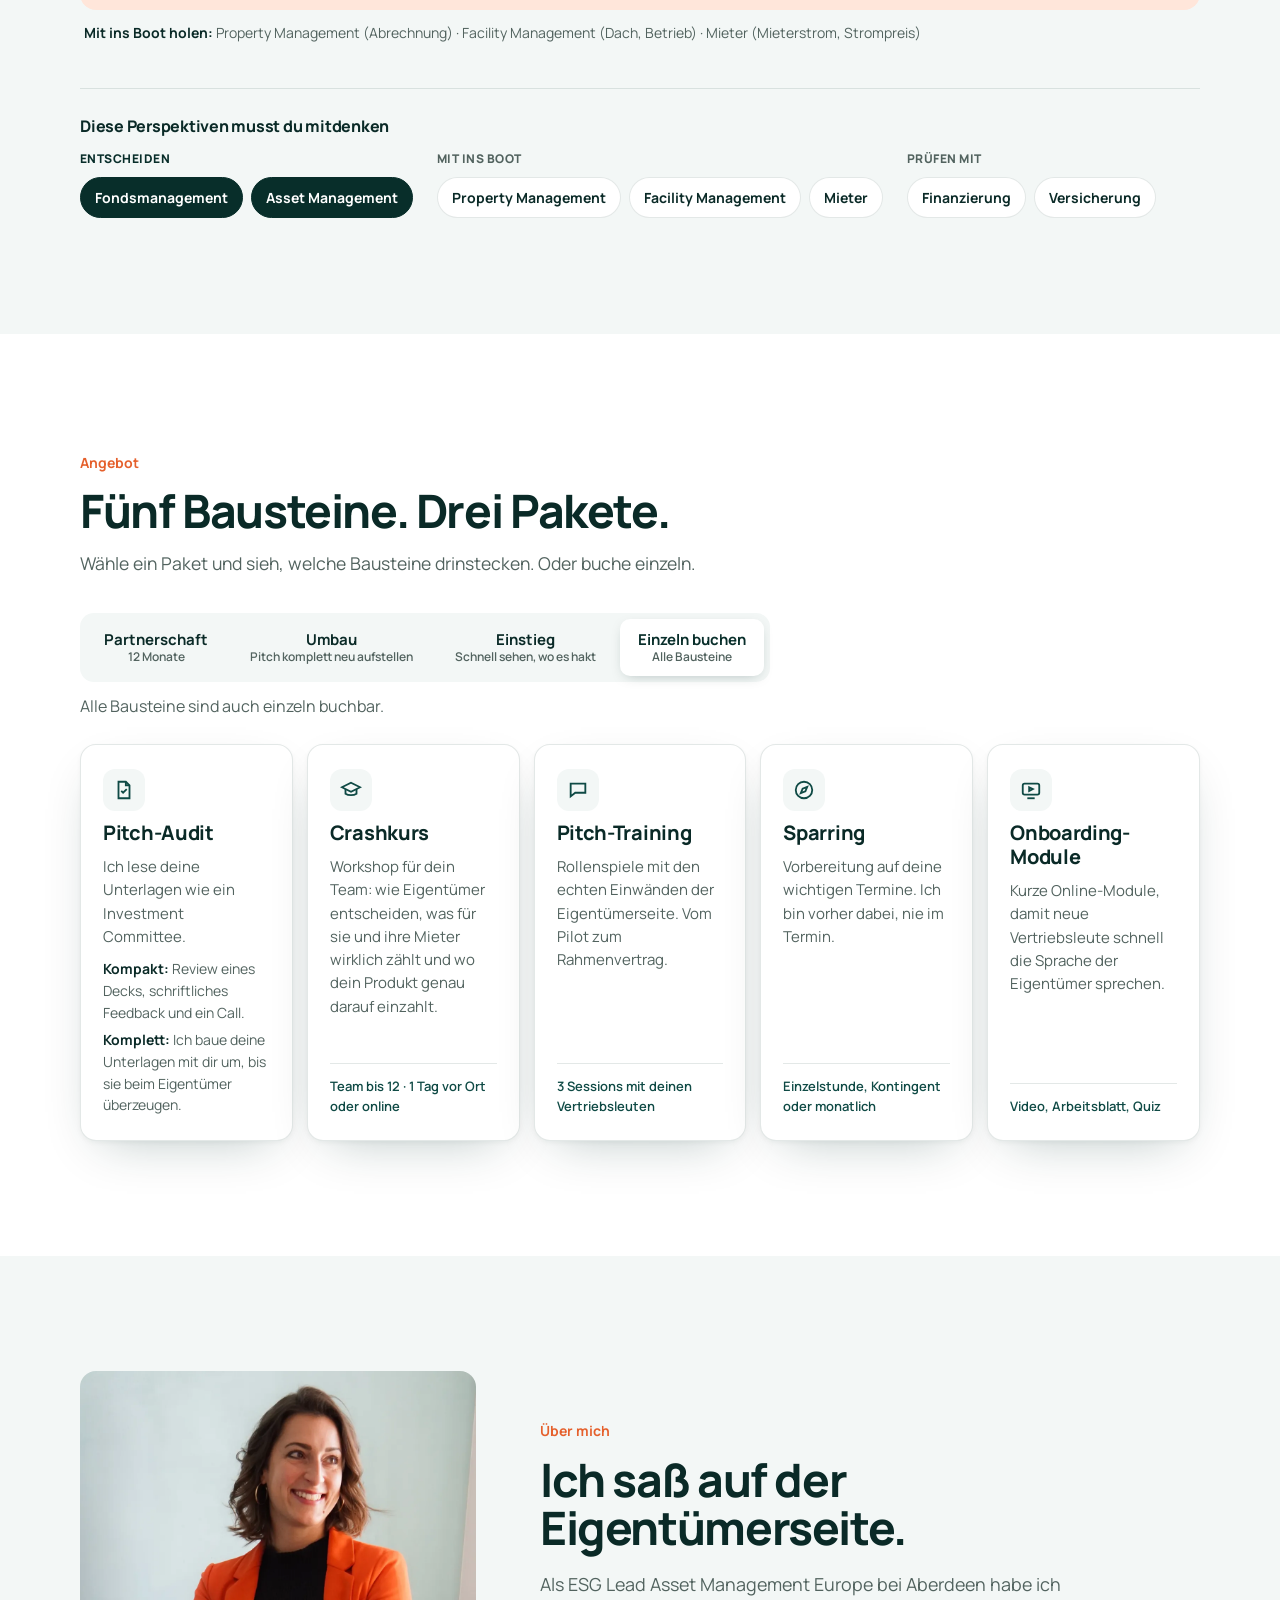
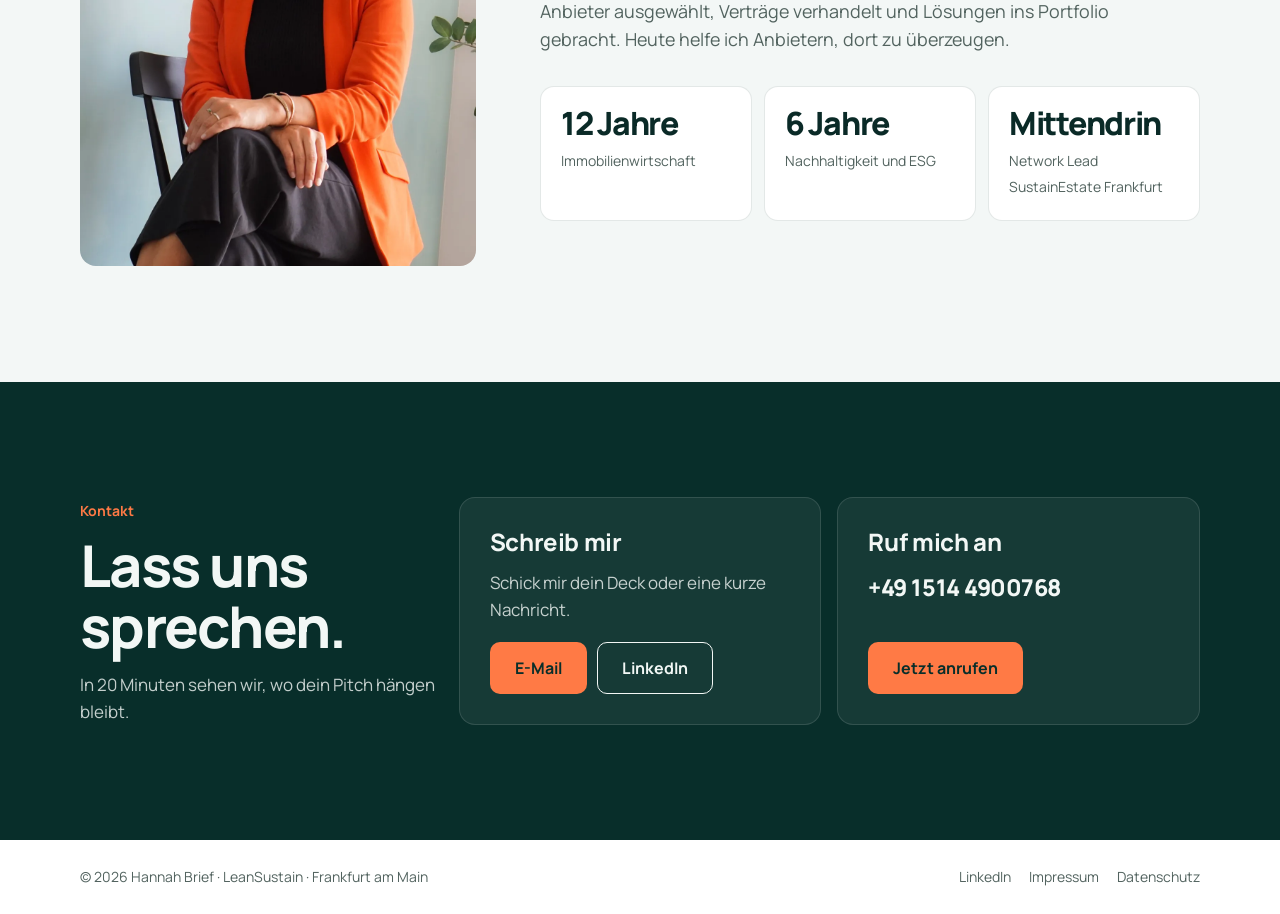
==== commit 94b743d1: "Add files via upload" ====
--- a/index.html
+++ b/index.html
@@ -19,7 +19,7 @@
 <meta name="theme-color" content="#082E2A">
 <link rel="icon" href="assets/favicon.svg" type="image/svg+xml">
 <link rel="preload" href="fonts/Manrope.woff2" as="font" type="font/woff2" crossorigin>
-<link rel="stylesheet" href="assets/styles.css?v=20261029c">
+<link rel="stylesheet" href="assets/styles.css?v=20261029d">
 <script type="application/ld+json">
 {"@context":"https://schema.org","@graph":[
 {"@type":"ProfessionalService","@id":"https://leansustain.de/#org","name":"LeanSustain","url":"https://leansustain.de/","logo":"https://leansustain.de/assets/favicon.svg","image":"https://leansustain.de/assets/og-image.png","email":"hannah@leansustain.de","telephone":"+4915144900768","address":{"@type":"PostalAddress","addressLocality":"Frankfurt am Main","addressCountry":"DE"},"areaServed":["DE","AT","CH"],"description":"Vertriebs-Enablement für Anbieter, die an institutionelle Immobilieneigentümer verkaufen: Pitch-Audit, Crashkurs, Pitch-Training, Sparring und Onboarding-Module.","founder":{"@id":"https://leansustain.de/#hannah"}},
@@ -47,7 +47,7 @@
     <div>
       <span class="for">Für Anbieter, die an institutionelle Immobilieneigentümer verkaufen</span>
       <h1>Gute Lösung. <mark>Falsche Sprache.</mark></h1>
-      <p class="sub">Institutionelle Eigentümer entscheiden nach Rendite, Risiko und Pflicht. Ich bringe deinem Vertrieb bei, genau so zu argumentieren.</p>
+      <p class="sub">Institutionelle Eigentümer entscheiden nach Rendite, Risiko, Pflicht und Vermietbarkeit. Ich bringe deinem Vertrieb bei, genau so zu argumentieren.</p>
       <div class="cta">
         <a class="btn btn-accent" href="#kontakt">Schreib mir <svg viewBox="0 0 24 24" fill="none" stroke="currentColor" stroke-width="2"><path d="M5 12h14M13 6l6 6-6 6"/></svg></a>
         <a class="btn btn-line" href="tel:+4915144900768"><svg viewBox="0 0 24 24" fill="none" stroke="currentColor" stroke-width="2"><path d="M5 4h4l2 5-2.5 1.5a11 11 0 0 0 5 5L15 13l5 2v4a2 2 0 0 1-2 2A16 16 0 0 1 3 6a2 2 0 0 1 2-2"/></svg>Ruf mich an</a>
@@ -91,7 +91,7 @@
   <div class="wrap">
     <span class="kicker">Warum es hakt</span>
     <h2>Gute Produkte scheitern nicht an der Technik, sondern an der Übersetzung.</h2>
-    <p class="lead">Du sprichst über dein Produkt. Der Eigentümer fragt nach seinem Gebäude, seinem Fonds, seinem Risiko.</p>
+    <p class="lead">Du sprichst über dein Produkt. Der Eigentümer fragt nach seinem Gebäude, seinen Mietern und seinem Risiko.</p>
 
     <div class="picker" role="tablist" aria-label="Wähle deine Lösung">
       <span class="lbl">Ich biete</span>
@@ -108,49 +108,49 @@
       <div class="arrow"><span><svg viewBox="0 0 24 24" fill="none" stroke="currentColor" stroke-width="2.4"><path d="M5 12h14M13 6l6 6-6 6"/></svg></span></div>
       <div class="asks"><span class="lab">Asset Management fragt</span><q>Dachpacht oder Anlagenpacht? Und was davon kommt in meinem NOI an?</q></div>
       <div class="wins"><span class="ic"><svg viewBox="0 0 24 24" fill="none" stroke="currentColor" stroke-width="2.6"><path d="M5 12l4 4 10-10"/></svg></span><p><b>So überzeugst du:</b> mit dem Modell, das zum Gebäude passt: Erlöse für den Eigentümer, Laufzeit passend zur Haltedauer, Effekt auf Energieklasse und Wert.</p></div>
-      <p class="also"><b>Mit ins Boot holen:</b> Property Management (Mieterstrom, Abrechnung) · Facility Management (Dach, Betrieb)</p>
+      <p class="also"><b>Mit ins Boot holen:</b> Property Management (Abrechnung) · Facility Management (Dach, Betrieb) · Mieter (Mieterstrom, Strompreis)</p>
     </div>
     <div class="board" data-k="waerme" hidden>
       <div class="says"><span class="lab">Dein Pitch sagt</span><q>Keine Investition, wir übernehmen die Wärmeversorgung.</q></div>
       <div class="arrow"><span><svg viewBox="0 0 24 24" fill="none" stroke="currentColor" stroke-width="2.4"><path d="M5 12h14M13 6l6 6-6 6"/></svg></span></div>
       <div class="asks"><span class="lab">Asset Management fragt</span><q>Wir verkaufen in fünf Jahren. Geht der Vertrag mit, und was zahlen die Mieter am Ende?</q></div>
       <div class="wins"><span class="ic"><svg viewBox="0 0 24 24" fill="none" stroke="currentColor" stroke-width="2.6"><path d="M5 12l4 4 10-10"/></svg></span><p><b>So überzeugst du:</b> mit einer Laufzeit, die zur Haltedauer passt, einer sauberen Übertragung beim Verkauf und einer klaren Antwort zu den Kosten für die Mieter.</p></div>
-      <p class="also"><b>Mit ins Boot holen:</b> Property Management (Umlage, Mieter) · Facility Management (Heizung, Wartung)</p>
+      <p class="also"><b>Mit ins Boot holen:</b> Property Management (Umlage) · Facility Management (Heizung, Wartung) · Mieter (Kosten, Komfort)</p>
     </div>
     <div class="board" data-k="meter" hidden>
       <div class="says"><span class="lab">Dein Pitch sagt</span><q>Fernablesbar und gesetzeskonform.</q></div>
       <div class="arrow"><span><svg viewBox="0 0 24 24" fill="none" stroke="currentColor" stroke-width="2.4"><path d="M5 12h14M13 6l6 6-6 6"/></svg></span></div>
       <div class="asks"><span class="lab">Asset Management fragt</span><q>Das ist Pflicht und bieten alle. Was habe ich davon, außer die Pflicht zu erfüllen?</q></div>
       <div class="wins"><span class="ic"><svg viewBox="0 0 24 24" fill="none" stroke="currentColor" stroke-width="2.6"><path d="M5 12l4 4 10-10"/></svg></span><p><b>So überzeugst du:</b> mit Daten, die mehr können als die Abrechnung: Leckagen früh erkennen, Verbrauch steuern, Zahlen liefern, die Bank und Investoren verlangen.</p></div>
-      <p class="also"><b>Mit ins Boot holen:</b> Property Management (Abrechnung, Mieter) · Facility Management (Einbau, Zählerplätze)</p>
+      <p class="also"><b>Mit ins Boot holen:</b> Property Management (Abrechnung) · Facility Management (Einbau) · Mieter (Transparenz, Datenschutz)</p>
     </div>
     <div class="board" data-k="soft" hidden>
       <div class="says"><span class="lab">Dein Pitch sagt</span><q>Unsere Energiemanagement-Software spart 30 % ein.</q></div>
       <div class="arrow"><span><svg viewBox="0 0 24 24" fill="none" stroke="currentColor" stroke-width="2.4"><path d="M5 12h14M13 6l6 6-6 6"/></svg></span></div>
       <div class="asks"><span class="lab">Asset Management fragt</span><q>Wer misst das unabhängig? Und wenn der Mieter spart: Kann ich die laufenden Kosten umlegen?</q></div>
       <div class="wins"><span class="ic"><svg viewBox="0 0 24 24" fill="none" stroke="currentColor" stroke-width="2.6"><path d="M5 12l4 4 10-10"/></svg></span><p><b>So überzeugst du:</b> mit einer unabhängigen Messung, einer klaren Antwort zur Umlage und einem Plan, wie Mieter und Technik mitgenommen werden.</p></div>
-      <p class="also"><b>Mit ins Boot holen:</b> Property Management (Nebenkosten, Mieter) · Facility Management (Gebäudetechnik, IT-Sicherheit)</p>
+      <p class="also"><b>Mit ins Boot holen:</b> Property Management (Nebenkosten) · Facility Management (Technik, IT-Sicherheit) · Mieter (Komfort, Kosten)</p>
     </div>
     <div class="board" data-k="esg" hidden>
       <div class="says"><span class="lab">Dein Pitch sagt</span><q>Alle ESG-Daten deines Portfolios auf Knopfdruck.</q></div>
       <div class="arrow"><span><svg viewBox="0 0 24 24" fill="none" stroke="currentColor" stroke-width="2.4"><path d="M5 12h14M13 6l6 6-6 6"/></svg></span></div>
       <div class="asks"><span class="lab">Fondsmanagement fragt</span><q>Welche Daten brauche ich wirklich, und für wen: Bank, Investoren oder Aufsicht?</q></div>
       <div class="wins"><span class="ic"><svg viewBox="0 0 24 24" fill="none" stroke="currentColor" stroke-width="2.6"><path d="M5 12l4 4 10-10"/></svg></span><p><b>So überzeugst du:</b> wenn du zeigst, welche Anforderung du konkret erfüllst und wie viel Aufwand du dem Fondsmanagement abnimmst.</p></div>
-      <p class="also"><b>Mit ins Boot holen:</b> Asset Management (Datenlieferung je Gebäude) · Property Management (Verbrauchsdaten der Mieter)</p>
+      <p class="also"><b>Mit ins Boot holen:</b> Asset Management (Daten je Gebäude) · Property Management (Verbrauchsdaten) · Mieter (Datenfreigabe)</p>
     </div>
     <div class="board" data-k="lade" hidden>
       <div class="says"><span class="lab">Dein Pitch sagt</span><q>Ladeinfrastruktur für alle Stellplätze.</q></div>
       <div class="arrow"><span><svg viewBox="0 0 24 24" fill="none" stroke="currentColor" stroke-width="2.4"><path d="M5 12h14M13 6l6 6-6 6"/></svg></span></div>
       <div class="asks"><span class="lab">Asset Management fragt</span><q>Wer betreibt das, wer haftet, und was bringt es meinem Gebäude?</q></div>
-      <div class="wins"><span class="ic"><svg viewBox="0 0 24 24" fill="none" stroke="currentColor" stroke-width="2.6"><path d="M5 12l4 4 10-10"/></svg></span><p><b>So überzeugst du:</b> mit einem klaren Betreibermodell und dem Nutzen fürs Gebäude: Vermietbarkeit, erfüllte Pflichten, zusätzliche Erlöse.</p></div>
-      <p class="also"><b>Mit ins Boot holen:</b> Property Management (Mieter, Nutzung) · Facility Management (Betrieb, Wartung)</p>
+      <div class="wins"><span class="ic"><svg viewBox="0 0 24 24" fill="none" stroke="currentColor" stroke-width="2.6"><path d="M5 12l4 4 10-10"/></svg></span><p><b>So überzeugst du:</b> mit einem klaren Betreibermodell und dem Nutzen fürs Gebäude: was Mieter brauchen, welche Pflichten erfüllt sind, welche Erlöse entstehen.</p></div>
+      <p class="also"><b>Mit ins Boot holen:</b> Property Management (Nutzung, Abrechnung) · Facility Management (Betrieb, Wartung) · Mieter (Bedarf, Kosten)</p>
     </div>
 
     <div class="persp">
-      <h3>Diese Perspektiven sitzen beim Eigentümer am Tisch</h3>
+      <h3>Diese Perspektiven musst du mitdenken</h3>
       <div class="persp-row">
         <div class="pg decide"><span class="pg-lbl">Entscheiden</span><div class="chips"><span class="chip">Fondsmanagement</span><span class="chip">Asset Management</span></div></div>
-        <div class="pg"><span class="pg-lbl">Mit ins Boot</span><div class="chips"><span class="chip">Property Management</span><span class="chip">Facility Management</span></div></div>
+        <div class="pg"><span class="pg-lbl">Mit ins Boot</span><div class="chips"><span class="chip">Property Management</span><span class="chip">Facility Management</span><span class="chip">Mieter</span></div></div>
         <div class="pg"><span class="pg-lbl">Prüfen mit</span><div class="chips"><span class="chip">Finanzierung</span><span class="chip">Versicherung</span></div></div>
       </div>
     </div>
@@ -187,7 +187,7 @@
         <span class="badge">Im Paket</span>
         <div class="ico"><svg viewBox="0 0 24 24" fill="none" stroke="currentColor" stroke-width="2"><path d="M2 9l10-5 10 5-10 5z"/><path d="M6 11v5c3 2 9 2 12 0v-5"/></svg></div>
         <h3>Crashkurs</h3>
-        <p>Workshop für dein Team: wie Eigentümer entscheiden, was für sie wirklich zählt und wo dein Produkt genau darauf einzahlt.</p>
+        <p>Workshop für dein Team: wie Eigentümer entscheiden, was für sie und ihre Mieter wirklich zählt und wo dein Produkt genau darauf einzahlt.</p>
         <span class="fmt">Team bis 12 · 1 Tag vor Ort oder online</span>
       </article>
       <article class="card" data-b="training">
--- a/assets/styles.css
+++ b/assets/styles.css
@@ -187,7 +187,7 @@
 .about img { height: auto; object-position: 50% 20%; }
 
 /* Perspektiven kompakt in einer Zeile */
-.persp-row { display: flex; flex-wrap: wrap; gap: 16px 32px; }
+.persp-row { display: flex; flex-wrap: wrap; gap: 16px 24px; }
 .pg { display: block; }
 .pg .chips { display: flex; flex-wrap: wrap; gap: 8px; }
 .pg-lbl { display: block; margin-bottom: 8px; font-size: 12px; font-weight: 800; letter-spacing: .04em; text-transform: uppercase; color: var(--muted); }
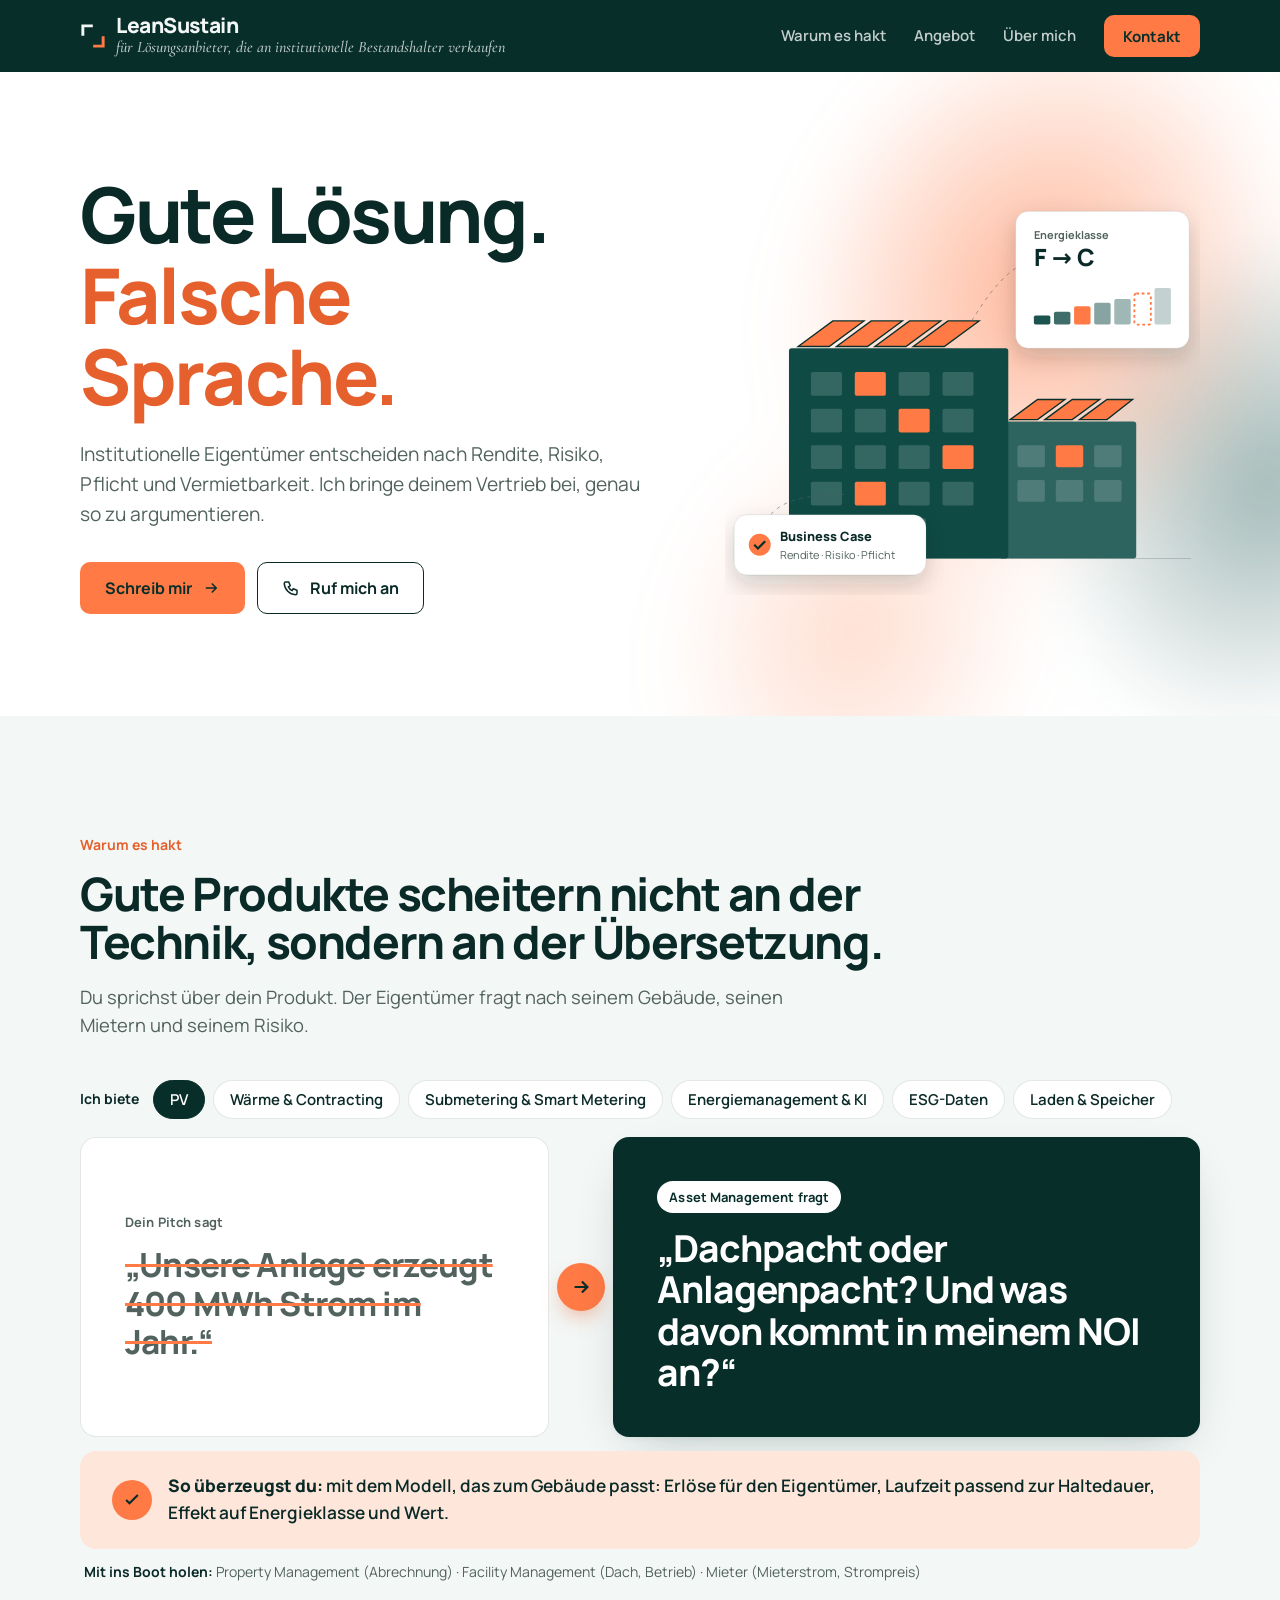
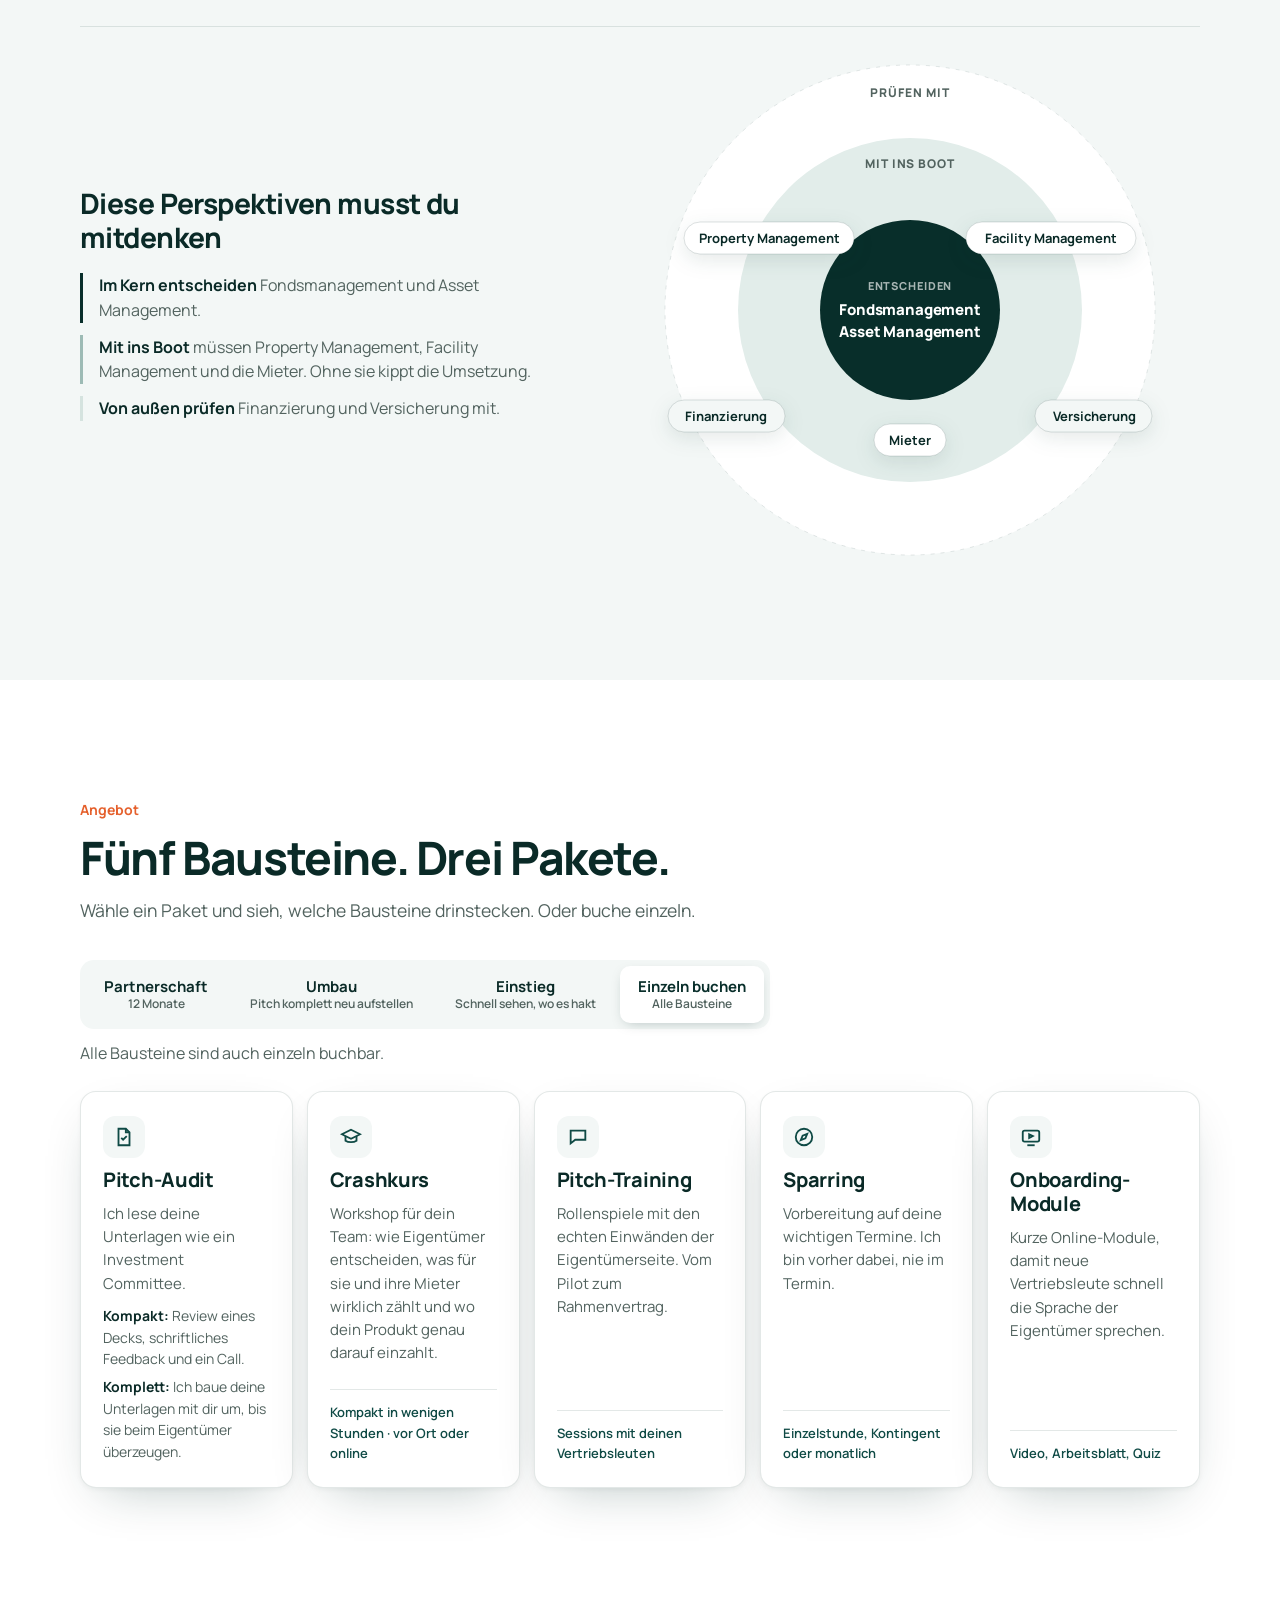
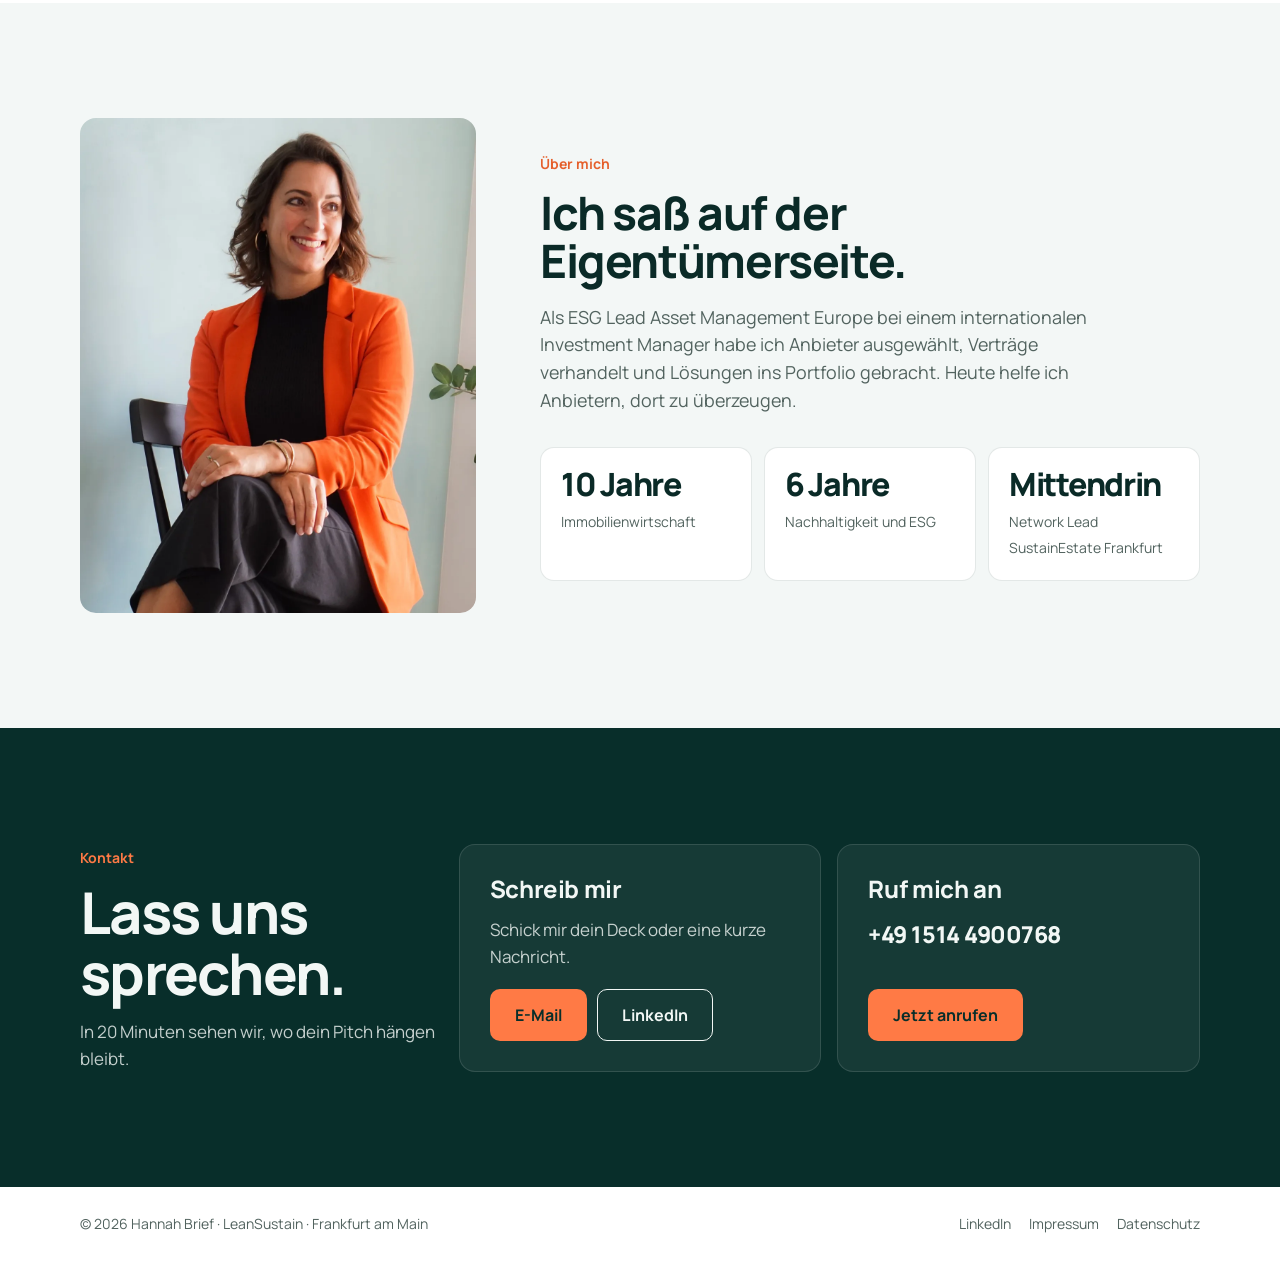
==== commit 1da653aa: "Add files via upload" ====
--- a/index.html
+++ b/index.html
@@ -3,14 +3,14 @@
 <head>
 <meta charset="UTF-8">
 <meta name="viewport" content="width=device-width, initial-scale=1">
-<title>Vertrieb an institutionelle Immobilieneigentümer | LeanSustain</title>
-<meta name="description" content="Gute Lösung, falsche Sprache? Pitch-Audit, Crashkurs, Pitch-Training, Sparring und Onboarding für Anbieter, die an Asset Manager, Fonds und institutionelle Immobilieneigentümer verkaufen. Hannah Brief, Frankfurt.">
+<title>LeanSustain – Brücke zwischen Technik und Eigentümersprache</title>
+<meta name="description" content="Pitch-Audit, Crashkurs, Pitch-Training und Sparring für Lösungsanbieter, die an institutionelle Bestandshalter verkaufen. Von einer ehemaligen ESG Lead im Asset Management. Frankfurt.">
 <link rel="canonical" href="https://leansustain.de/">
 <meta property="og:type" content="website">
 <meta property="og:url" content="https://leansustain.de/">
 <meta property="og:site_name" content="LeanSustain">
-<meta property="og:title" content="Gute Lösung. Falsche Sprache.">
-<meta property="og:description" content="Ich bringe Vertriebsteams bei, so zu argumentieren, wie institutionelle Immobilieneigentümer entscheiden: nach Rendite, Risiko und Pflicht.">
+<meta property="og:title" content="LeanSustain – Gute Lösung. Falsche Sprache.">
+<meta property="og:description" content="Ich bringe Vertriebsteams von Lösungsanbietern bei, so zu argumentieren, wie institutionelle Bestandshalter entscheiden: nach Rendite, Risiko, Pflicht und Vermietbarkeit.">
 <meta property="og:image" content="https://leansustain.de/assets/og-image.png">
 <meta property="og:image:width" content="1200">
 <meta property="og:image:height" content="630">
@@ -19,10 +19,10 @@
 <meta name="theme-color" content="#082E2A">
 <link rel="icon" href="assets/favicon.svg" type="image/svg+xml">
 <link rel="preload" href="fonts/Manrope.woff2" as="font" type="font/woff2" crossorigin>
-<link rel="stylesheet" href="assets/styles.css?v=20261029d">
+<link rel="stylesheet" href="assets/styles.css?v=20261029f">
 <script type="application/ld+json">
 {"@context":"https://schema.org","@graph":[
-{"@type":"ProfessionalService","@id":"https://leansustain.de/#org","name":"LeanSustain","url":"https://leansustain.de/","logo":"https://leansustain.de/assets/favicon.svg","image":"https://leansustain.de/assets/og-image.png","email":"hannah@leansustain.de","telephone":"+4915144900768","address":{"@type":"PostalAddress","addressLocality":"Frankfurt am Main","addressCountry":"DE"},"areaServed":["DE","AT","CH"],"description":"Vertriebs-Enablement für Anbieter, die an institutionelle Immobilieneigentümer verkaufen: Pitch-Audit, Crashkurs, Pitch-Training, Sparring und Onboarding-Module.","founder":{"@id":"https://leansustain.de/#hannah"}},
+{"@type":"ProfessionalService","@id":"https://leansustain.de/#org","name":"LeanSustain","url":"https://leansustain.de/","logo":"https://leansustain.de/assets/favicon.svg","image":"https://leansustain.de/assets/og-image.png","email":"hannah@leansustain.de","telephone":"+4915144900768","address":{"@type":"PostalAddress","addressLocality":"Frankfurt am Main","addressCountry":"DE"},"areaServed":["DE","AT","CH"],"description":"Vertriebs-Enablement für Lösungsanbieter, die an institutionelle Bestandshalter verkaufen: Pitch-Audit, Crashkurs, Pitch-Training, Sparring und Onboarding-Module.","founder":{"@id":"https://leansustain.de/#hannah"}},
 {"@type":"Person","@id":"https://leansustain.de/#hannah","name":"Hannah Brief","jobTitle":"Beraterin","worksFor":{"@id":"https://leansustain.de/#org"},"sameAs":["https://www.linkedin.com/in/hannah-brief-a93555134/"]}
 ]}
 </script>
@@ -31,7 +31,7 @@
 
 <header class="site-header" id="top">
   <div class="wrap head-in">
-    <a class="logo" href="#top" aria-label="LeanSustain, zum Seitenanfang"><svg viewBox="0 0 32 32" aria-hidden="true"><path d="M3.5 14V3.5H14" fill="none" stroke="#F2F7F5" stroke-width="3.6" stroke-linecap="square"/><path d="M28.5 18v10.5H18" fill="none" stroke="#FF7A45" stroke-width="3.6" stroke-linecap="square"/></svg>LeanSustain</a>
+    <a class="logo" href="#top" aria-label="LeanSustain, zum Seitenanfang"><svg viewBox="0 0 32 32" aria-hidden="true"><path d="M3.5 14V3.5H14" fill="none" stroke="#F2F7F5" stroke-width="3.6" stroke-linecap="square"/><path d="M28.5 18v10.5H18" fill="none" stroke="#FF7A45" stroke-width="3.6" stroke-linecap="square"/></svg><span class="brand">LeanSustain<em>für Lösungsanbieter, die an institutionelle Bestandshalter verkaufen</em></span></a>
     <nav class="nav">
       <a href="#problem">Warum es hakt</a>
       <a href="#angebot">Angebot</a>
@@ -45,12 +45,12 @@
 <section class="hero">
   <div class="wrap">
     <div>
-      <span class="for">Für Anbieter, die an institutionelle Immobilieneigentümer verkaufen</span>
+      <p class="for-m">Für Lösungsanbieter, die an institutionelle Bestandshalter verkaufen</p>
       <h1>Gute Lösung. <mark>Falsche Sprache.</mark></h1>
       <p class="sub">Institutionelle Eigentümer entscheiden nach Rendite, Risiko, Pflicht und Vermietbarkeit. Ich bringe deinem Vertrieb bei, genau so zu argumentieren.</p>
       <div class="cta">
         <a class="btn btn-accent" href="#kontakt">Schreib mir <svg viewBox="0 0 24 24" fill="none" stroke="currentColor" stroke-width="2"><path d="M5 12h14M13 6l6 6-6 6"/></svg></a>
-        <a class="btn btn-line" href="tel:+4915144900768"><svg viewBox="0 0 24 24" fill="none" stroke="currentColor" stroke-width="2"><path d="M5 4h4l2 5-2.5 1.5a11 11 0 0 0 5 5L15 13l5 2v4a2 2 0 0 1-2 2A16 16 0 0 1 3 6a2 2 0 0 1 2-2"/></svg>Ruf mich an</a>
+        <a class="btn btn-line" href="tel:+4915144900768" data-call><svg viewBox="0 0 24 24" fill="none" stroke="currentColor" stroke-width="2"><path d="M5 4h4l2 5-2.5 1.5a11 11 0 0 0 5 5L15 13l5 2v4a2 2 0 0 1-2 2A16 16 0 0 1 3 6a2 2 0 0 1 2-2"/></svg>Ruf mich an</a>
       </div>
     </div>
     <div class="hero-art">
@@ -147,12 +147,15 @@
     </div>
 
     <div class="persp">
-      <h3>Diese Perspektiven musst du mitdenken</h3>
-      <div class="persp-row">
-        <div class="pg decide"><span class="pg-lbl">Entscheiden</span><div class="chips"><span class="chip">Fondsmanagement</span><span class="chip">Asset Management</span></div></div>
-        <div class="pg"><span class="pg-lbl">Mit ins Boot</span><div class="chips"><span class="chip">Property Management</span><span class="chip">Facility Management</span><span class="chip">Mieter</span></div></div>
-        <div class="pg"><span class="pg-lbl">Prüfen mit</span><div class="chips"><span class="chip">Finanzierung</span><span class="chip">Versicherung</span></div></div>
+      <div class="persp-txt">
+        <h3>Diese Perspektiven musst du mitdenken</h3>
+        <p><b>Im Kern entscheiden</b> Fondsmanagement und Asset Management.</p>
+        <p><b>Mit ins Boot</b> müssen Property Management, Facility Management und die Mieter. Ohne sie kippt die Umsetzung.</p>
+        <p><b>Von außen prüfen</b> Finanzierung und Versicherung mit.</p>
       </div>
+      <svg class="orbit" viewBox="0 0 520 510" role="img" aria-label="Einflusskreise: Fondsmanagement und Asset Management entscheiden, Property Management, Facility Management und Mieter müssen mit ins Boot, Finanzierung und Versicherung prüfen mit">
+          <circle class="r3" cx="260" cy="255" r="245"/><circle class="r2" cx="260" cy="255" r="172"/><circle class="r1" cx="260" cy="255" r="90"/><text class="lbl" x="260" y="42" text-anchor="middle">PRÜFEN MIT</text><text class="lbl" x="260" y="113" text-anchor="middle">MIT INS BOOT</text><text class="lbl in" x="260" y="235" text-anchor="middle">ENTSCHEIDEN</text><text class="core" x="260" y="260" text-anchor="middle">Fondsmanagement</text><text class="core" x="260" y="282" text-anchor="middle">Asset Management</text><g class="bd"><rect x="34" y="167" width="170" height="32" rx="16"/><text x="119" y="188" text-anchor="middle">Property Management</text></g><g class="bd"><rect x="316" y="167" width="170" height="32" rx="16"/><text x="401" y="188" text-anchor="middle">Facility Management</text></g><g class="bd"><rect x="224" y="369" width="72" height="32" rx="16"/><text x="260" y="390" text-anchor="middle">Mieter</text></g><g class="bd out"><rect x="18" y="345" width="117" height="32" rx="16"/><text x="76" y="366" text-anchor="middle">Finanzierung</text></g><g class="bd out"><rect x="385" y="345" width="117" height="32" rx="16"/><text x="444" y="366" text-anchor="middle">Versicherung</text></g>
+        </svg>
     </div>
   </div>
 </section>
@@ -188,14 +191,14 @@
         <div class="ico"><svg viewBox="0 0 24 24" fill="none" stroke="currentColor" stroke-width="2"><path d="M2 9l10-5 10 5-10 5z"/><path d="M6 11v5c3 2 9 2 12 0v-5"/></svg></div>
         <h3>Crashkurs</h3>
         <p>Workshop für dein Team: wie Eigentümer entscheiden, was für sie und ihre Mieter wirklich zählt und wo dein Produkt genau darauf einzahlt.</p>
-        <span class="fmt">Team bis 12 · 1 Tag vor Ort oder online</span>
+        <span class="fmt">Kompakt in wenigen Stunden · vor Ort oder online</span>
       </article>
       <article class="card" data-b="training">
         <span class="badge">Im Paket</span>
         <div class="ico"><svg viewBox="0 0 24 24" fill="none" stroke="currentColor" stroke-width="2"><path d="M4 5h16v10H9l-5 4z"/></svg></div>
         <h3>Pitch-Training</h3>
         <p>Rollenspiele mit den echten Einwänden der Eigentümerseite. Vom Pilot zum Rahmenvertrag.</p>
-        <span class="fmt">3 Sessions mit deinen Vertriebsleuten</span>
+        <span class="fmt">Sessions mit deinen Vertriebsleuten</span>
       </article>
       <article class="card" data-b="sparring">
         <span class="badge">Im Paket</span>
@@ -223,9 +226,9 @@
     <div>
       <span class="kicker">Über mich</span>
       <h2>Ich saß auf der Eigentümerseite.</h2>
-      <p class="txt">Als ESG Lead Asset Management Europe bei Aberdeen habe ich Anbieter ausgewählt, Verträge verhandelt und Lösungen ins Portfolio gebracht. Heute helfe ich Anbietern, dort zu überzeugen.</p>
+      <p class="txt">Als ESG Lead Asset Management Europe bei einem internationalen Investment Manager habe ich Anbieter ausgewählt, Verträge verhandelt und Lösungen ins Portfolio gebracht. Heute helfe ich Anbietern, dort zu überzeugen.</p>
       <div class="facts">
-        <div><b>12 Jahre</b><span>Immobilienwirtschaft</span></div>
+        <div><b>10 Jahre</b><span>Immobilienwirtschaft</span></div>
         <div><b>6 Jahre</b><span>Nachhaltigkeit und ESG</span></div>
         <div><b>Mittendrin</b><span>Network Lead SustainEstate Frankfurt</span></div>
       </div>
@@ -240,7 +243,7 @@
     <div class="choice">
       <h3>Schreib mir</h3>
       <p style="opacity:.8">Schick mir dein Deck oder eine kurze Nachricht.</p>
-      <div class="row"><a class="btn btn-accent" href="mailto:hannah@leansustain.de?subject=Anfrage%20LeanSustain">E-Mail</a><a class="btn btn-line" href="https://www.linkedin.com/in/hannah-brief-a93555134/" rel="noopener">LinkedIn</a></div>
+      <div class="row"><a class="btn btn-accent" href="mailto:hannah@leansustain.de?subject=Anfrage%20LeanSustain">E-Mail</a><a class="btn btn-line" href="https://www.linkedin.com/in/hannah-brief-a93555134/" target="_blank" rel="noopener">LinkedIn</a></div>
     </div>
     <div class="choice">
       <h3>Ruf mich an</h3>
@@ -250,7 +253,7 @@
   </div>
 </section>
 
-<footer><div class="wrap"><span>© 2026 Hannah Brief · LeanSustain · Frankfurt am Main</span><span><a href="https://www.linkedin.com/in/hannah-brief-a93555134/" rel="noopener">LinkedIn</a><a href="impressum.html">Impressum</a><a href="datenschutz.html">Datenschutz</a></span></div></footer>
+<footer><div class="wrap"><span>© 2026 Hannah Brief · LeanSustain · Frankfurt am Main</span><span><a href="https://www.linkedin.com/in/hannah-brief-a93555134/" target="_blank" rel="noopener">LinkedIn</a><a href="impressum.html">Impressum</a><a href="datenschutz.html">Datenschutz</a></span></div></footer>
 
 <script>
 (function () {
@@ -286,6 +289,13 @@
     });
   });
 })();
+  // Ruf mich an: auf Geräten ohne Telefon zum Kontaktbereich
+  (function () {
+    var c = document.querySelector('[data-call]');
+    if (c && window.matchMedia && window.matchMedia('(hover: hover) and (pointer: fine)').matches) {
+      c.setAttribute('href', '#kontakt');
+    }
+  })();
 </script>
 </body>
 </html>
--- a/assets/styles.css
+++ b/assets/styles.css
@@ -196,3 +196,36 @@
 .pg.decide .pg-lbl { color: var(--petrol-dark); }
 .also { white-space: normal; }
 @media (min-width: 1021px) { .also { white-space: nowrap; overflow: hidden; text-overflow: ellipsis; } }
+
+/* ---------- v5: Header-Claim, Einflusskreise ---------- */
+@font-face { font-family: "Cormorant Garamond"; font-style: italic; font-weight: 400 500; font-display: swap; src: url("../fonts/CormorantGaramond-italic.woff2") format("woff2"); }
+.logo { align-items: center; }
+.brand { display: flex; flex-direction: column; line-height: 1; }
+.brand em { font: italic 500 16px/1.1 "Cormorant Garamond", Georgia, serif; letter-spacing: 0; color: rgba(242,247,245,.78); margin-top: 3px; }
+.for-m { display: none; font: italic 500 19px/1.3 "Cormorant Garamond", Georgia, serif; color: var(--petrol); margin: 0 0 18px; }
+.hero .for { display: none; }
+
+.persp { display: grid; grid-template-columns: .9fr 1.1fr; gap: clamp(28px, 5vw, 64px); align-items: center; }
+.persp-txt h3 { font-size: clamp(1.4rem, 2.2vw, 1.8rem); letter-spacing: -0.02em; margin-bottom: 18px; }
+.persp-txt p { color: var(--muted); font-size: 16px; margin: 0 0 12px; padding-left: 16px; border-left: 3px solid var(--line); }
+.persp-txt p:nth-of-type(1) { border-left-color: var(--petrol-dark); }
+.persp-txt p:nth-of-type(2) { border-left-color: #9DBBB5; }
+.persp-txt p:nth-of-type(3) { border-left-color: #D5E3DF; }
+.persp-txt b { color: var(--ink); }
+.orbit { width: 100%; max-width: 520px; height: auto; justify-self: center; overflow: visible; }
+.orbit .r3 { fill: #FFFFFF; stroke: rgba(8,46,42,.10); stroke-dasharray: 4 6; }
+.orbit .r2 { fill: #E2EDEA; }
+.orbit .r1 { fill: var(--petrol-dark); }
+.orbit text { font-family: var(--font); }
+.orbit .lbl { font-size: 12px; font-weight: 800; letter-spacing: .08em; fill: var(--muted); }
+.orbit .lbl.in { fill: rgba(255,255,255,.65); font-size: 11px; }
+.orbit .core { font-size: 15px; font-weight: 800; fill: #fff; letter-spacing: -0.01em; }
+.orbit .bd rect { fill: #fff; stroke: rgba(8,46,42,.14); filter: drop-shadow(0 6px 10px rgba(8,46,42,.10)); }
+.orbit .bd text { font-size: 13px; font-weight: 700; fill: var(--ink); }
+.orbit .bd.out rect { fill: var(--soft); }
+
+@media (max-width: 1020px) {
+  .persp { grid-template-columns: 1fr; }
+  .brand em { display: none; }
+  .for-m { display: block; }
+}
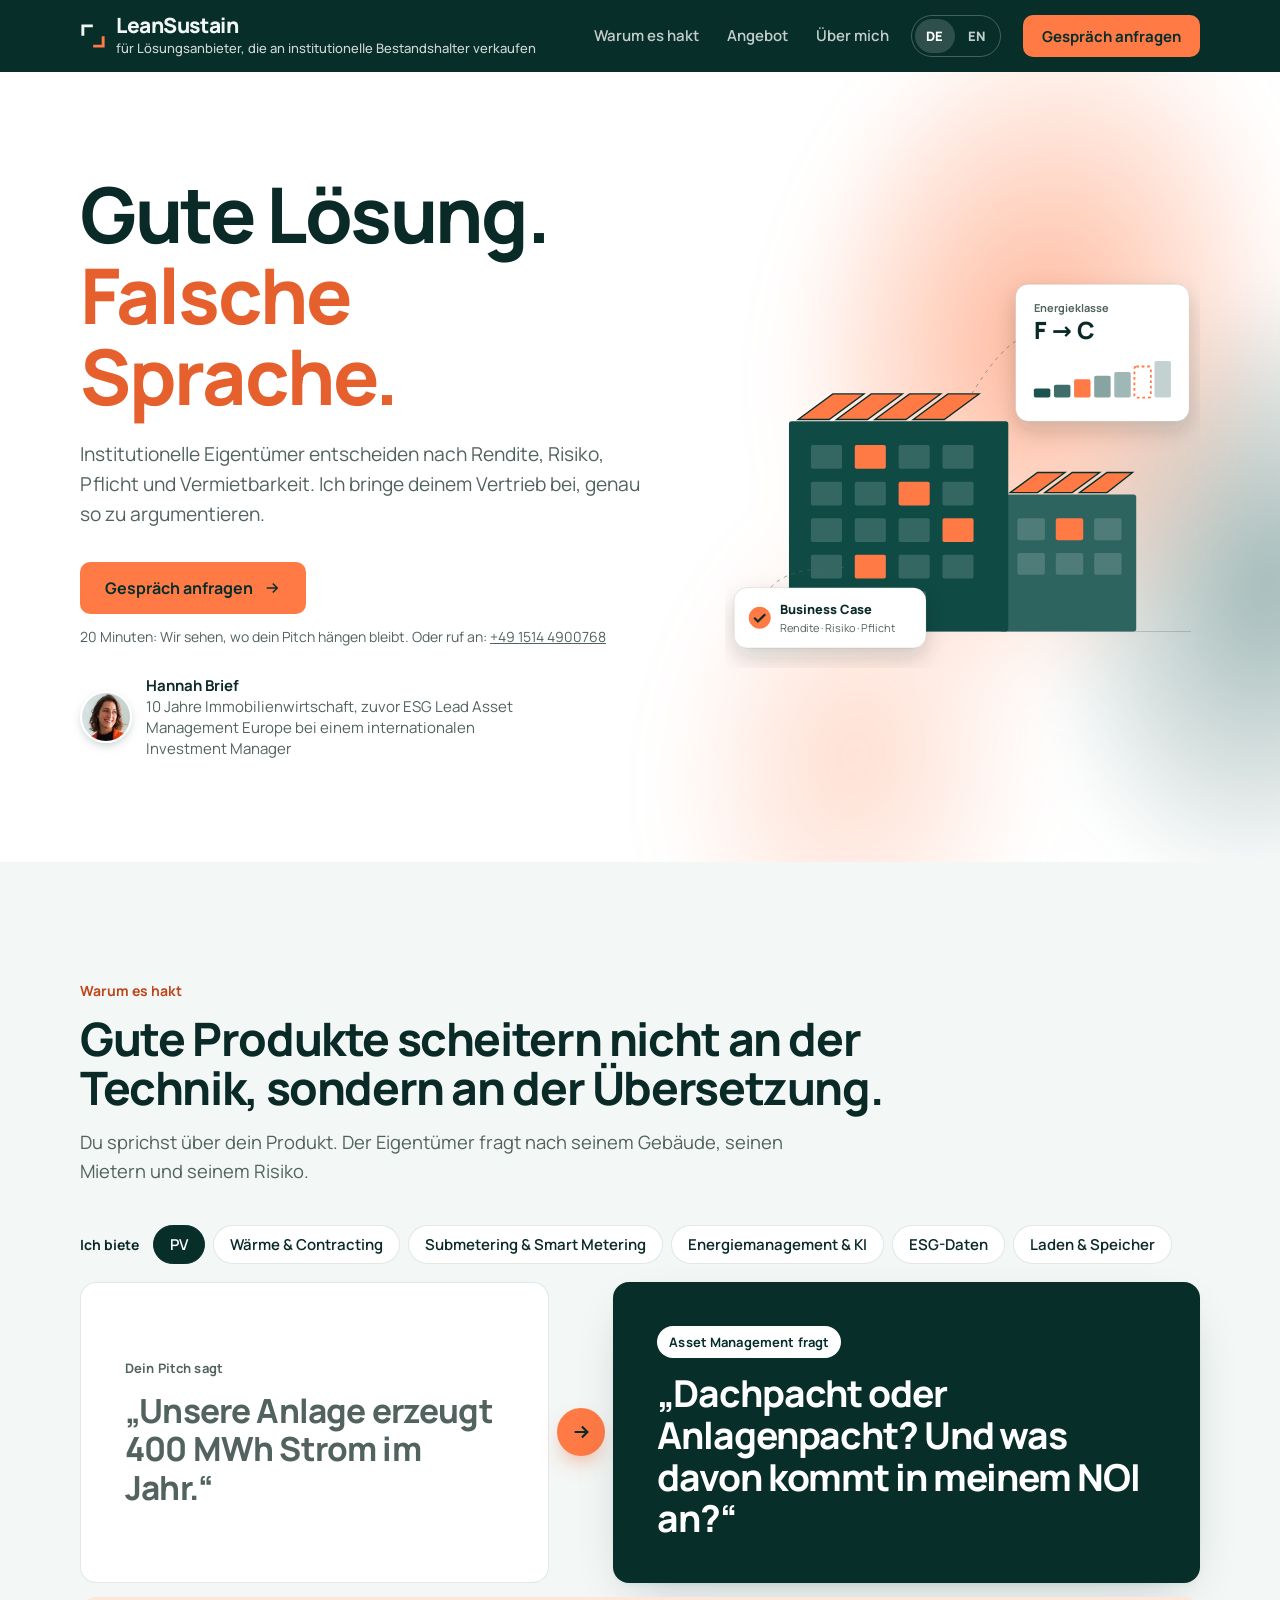
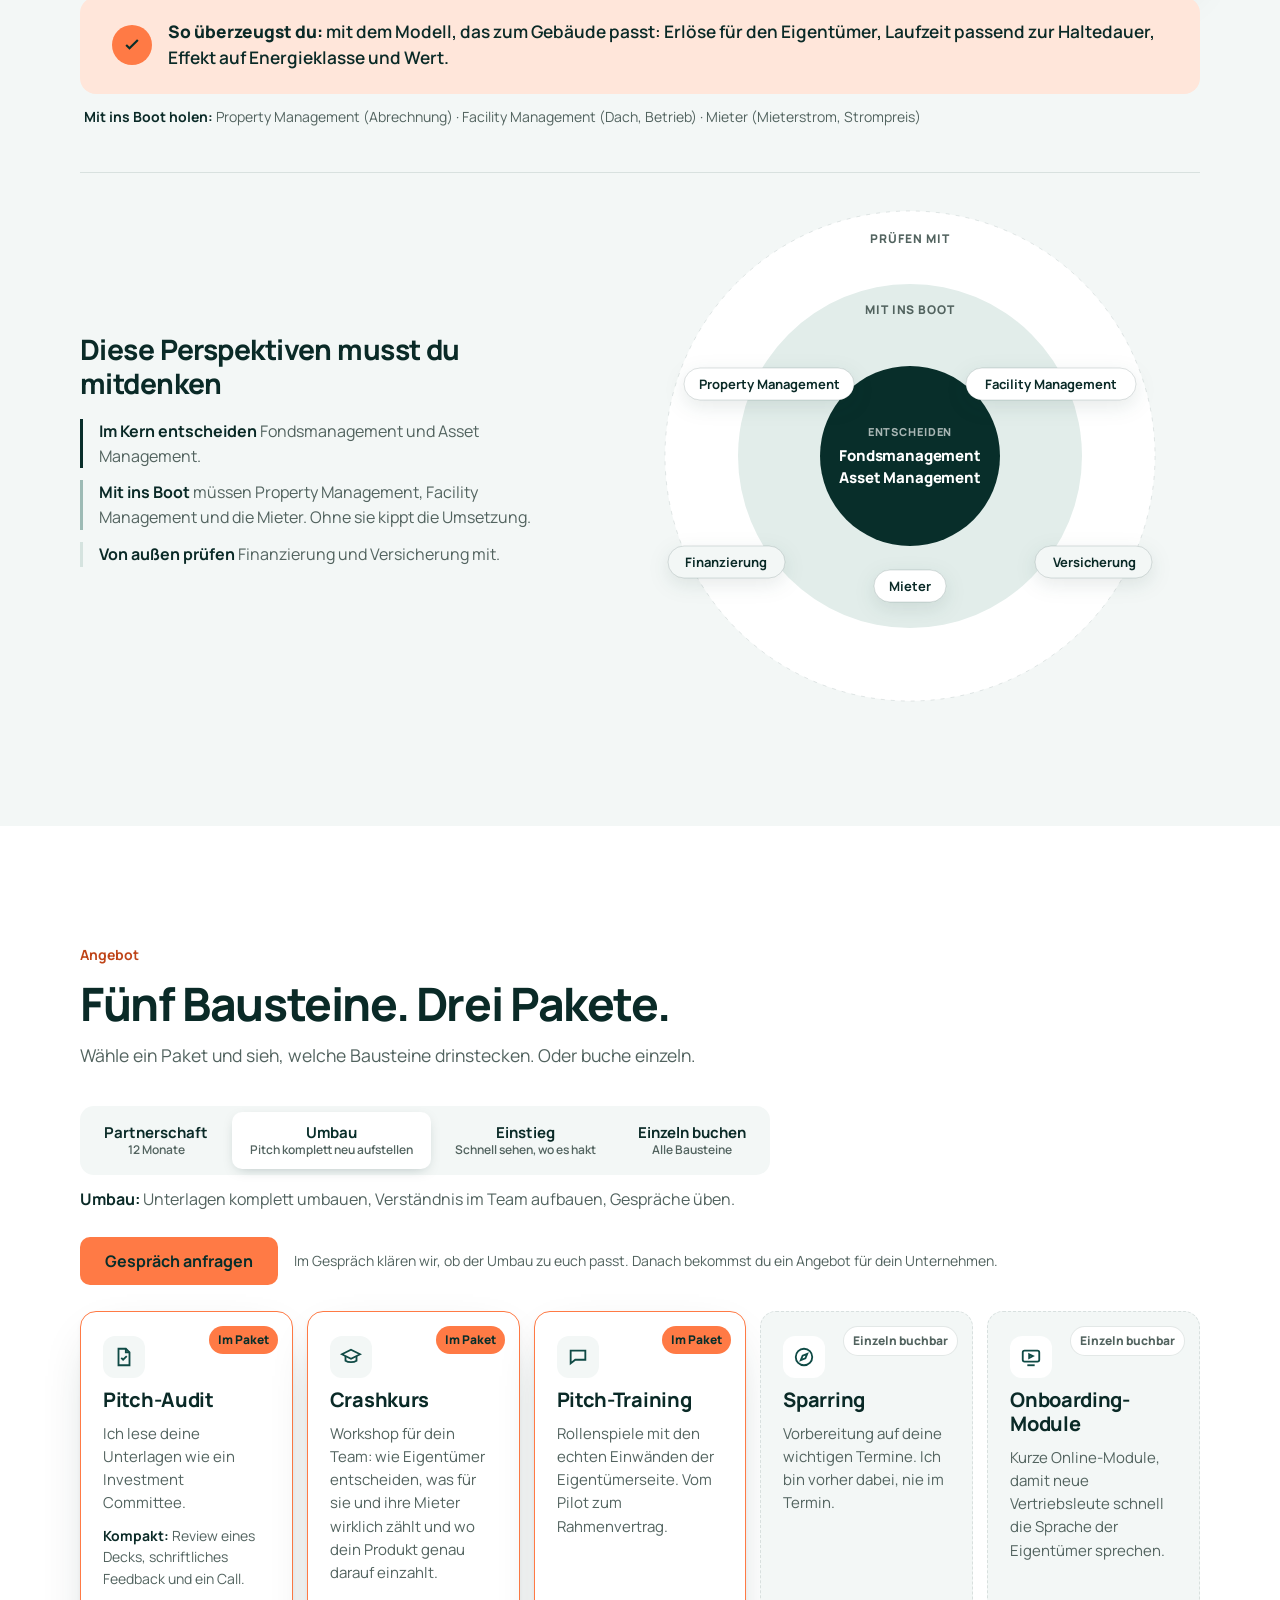
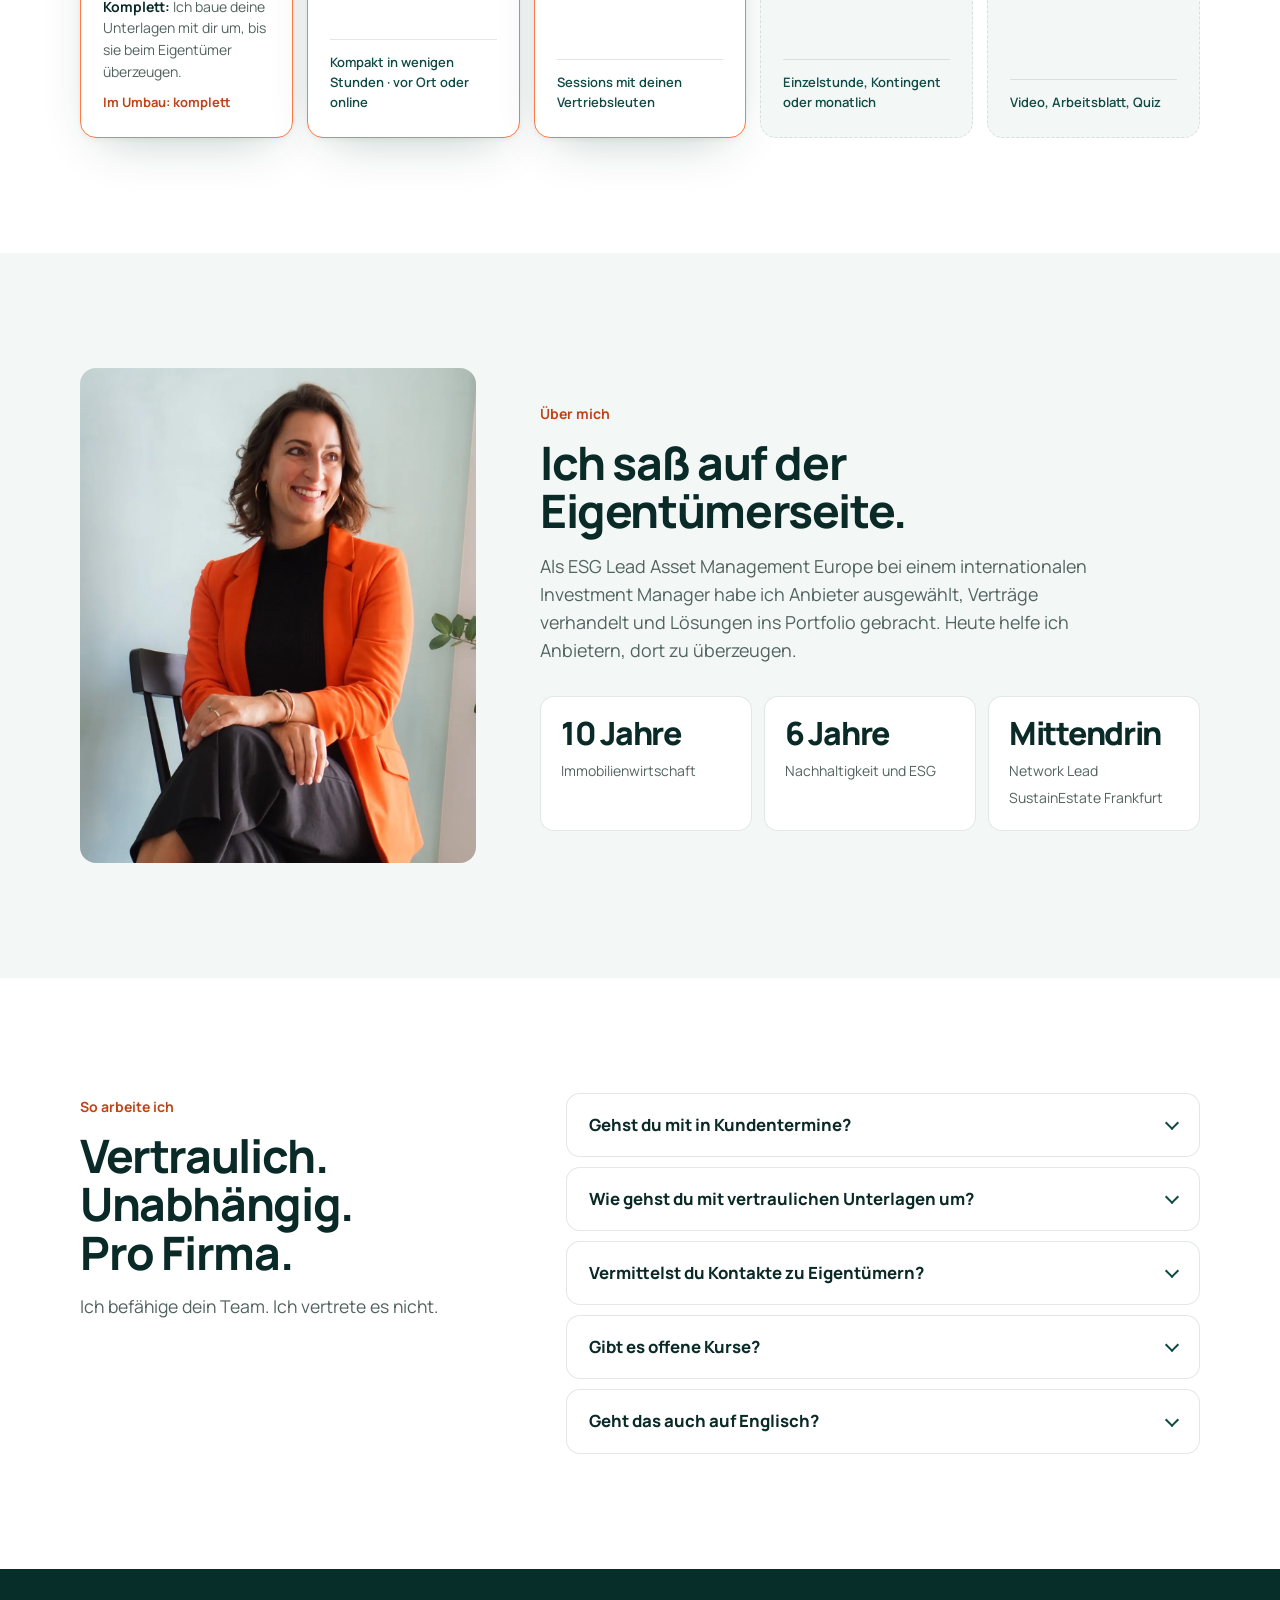
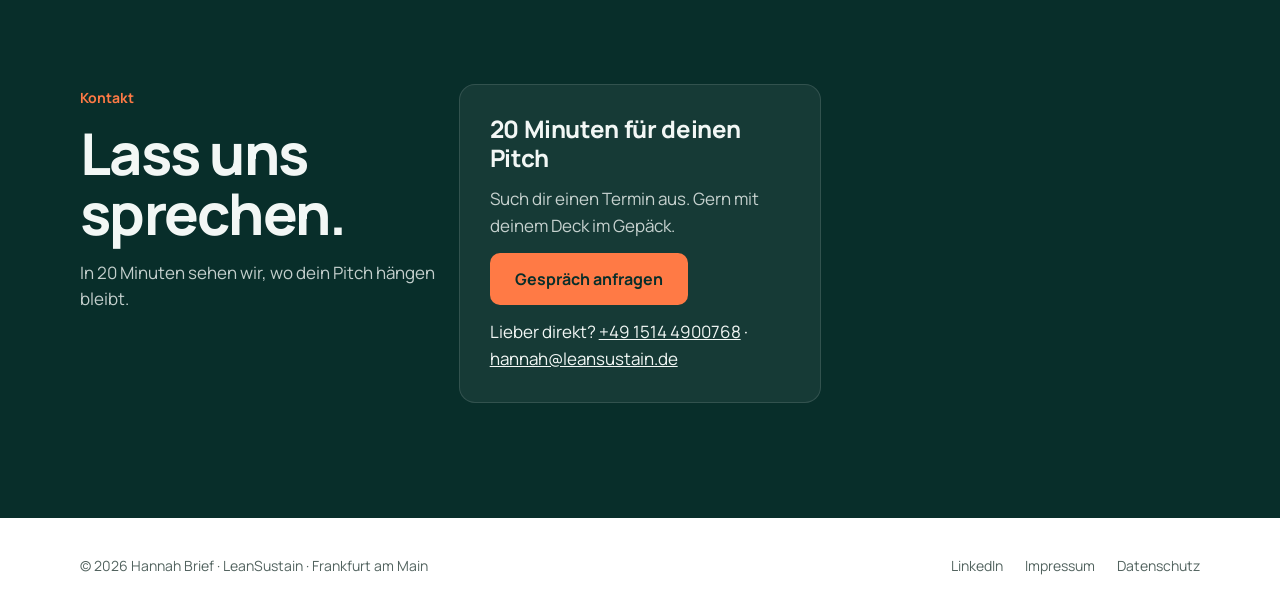
==== commit 23266b01: "Add files via upload" ====
--- a/index.html
+++ b/index.html
@@ -3,9 +3,12 @@
 <head>
 <meta charset="UTF-8">
 <meta name="viewport" content="width=device-width, initial-scale=1">
-<title>LeanSustain – Brücke zwischen Technik und Eigentümersprache</title>
+<title>Pitch-Audit und Vertriebstraining für Lösungsanbieter | LeanSustain</title>
 <meta name="description" content="Pitch-Audit, Crashkurs, Pitch-Training und Sparring für Lösungsanbieter, die an institutionelle Bestandshalter verkaufen. Von einer ehemaligen ESG Lead im Asset Management. Frankfurt.">
 <link rel="canonical" href="https://leansustain.de/">
+<link rel="alternate" hreflang="de" href="https://leansustain.de/">
+<link rel="alternate" hreflang="en" href="https://leansustain.de/en/">
+<link rel="alternate" hreflang="x-default" href="https://leansustain.de/">
 <meta property="og:type" content="website">
 <meta property="og:url" content="https://leansustain.de/">
 <meta property="og:site_name" content="LeanSustain">
@@ -15,32 +18,39 @@
 <meta property="og:image:width" content="1200">
 <meta property="og:image:height" content="630">
 <meta property="og:locale" content="de_DE">
+<meta property="og:locale:alternate" content="en_GB">
 <meta name="twitter:card" content="summary_large_image">
 <meta name="theme-color" content="#082E2A">
 <link rel="icon" href="assets/favicon.svg" type="image/svg+xml">
+<link rel="apple-touch-icon" href="assets/apple-touch-icon.png">
 <link rel="preload" href="fonts/Manrope.woff2" as="font" type="font/woff2" crossorigin>
-<link rel="stylesheet" href="assets/styles.css?v=20261029f">
+<link rel="stylesheet" href="assets/styles.css?v=20261123">
 <script type="application/ld+json">
 {"@context":"https://schema.org","@graph":[
-{"@type":"ProfessionalService","@id":"https://leansustain.de/#org","name":"LeanSustain","url":"https://leansustain.de/","logo":"https://leansustain.de/assets/favicon.svg","image":"https://leansustain.de/assets/og-image.png","email":"hannah@leansustain.de","telephone":"+4915144900768","address":{"@type":"PostalAddress","addressLocality":"Frankfurt am Main","addressCountry":"DE"},"areaServed":["DE","AT","CH"],"description":"Vertriebs-Enablement für Lösungsanbieter, die an institutionelle Bestandshalter verkaufen: Pitch-Audit, Crashkurs, Pitch-Training, Sparring und Onboarding-Module.","founder":{"@id":"https://leansustain.de/#hannah"}},
+{"@type":"ProfessionalService","@id":"https://leansustain.de/#org","name":"LeanSustain","url":"https://leansustain.de/","logo":"https://leansustain.de/assets/logo-leansustain-512.png","image":"https://leansustain.de/assets/og-image.png","email":"hannah@leansustain.de","telephone":"+4915144900768","address":{"@type":"PostalAddress","addressLocality":"Frankfurt am Main","addressCountry":"DE"},"areaServed":["DE","AT","CH"],"availableLanguage":["de","en"],"description":"Vertriebs-Enablement für Lösungsanbieter, die an institutionelle Bestandshalter verkaufen: Pitch-Audit, Crashkurs, Pitch-Training, Sparring und Onboarding-Module.","founder":{"@id":"https://leansustain.de/#hannah"}},
 {"@type":"Person","@id":"https://leansustain.de/#hannah","name":"Hannah Brief","jobTitle":"Beraterin","worksFor":{"@id":"https://leansustain.de/#org"},"sameAs":["https://www.linkedin.com/in/hannah-brief-a93555134/"]}
 ]}
 </script>
 </head>
 <body>
+<a class="skip" href="#main">Zum Inhalt springen</a>
 
 <header class="site-header" id="top">
   <div class="wrap head-in">
     <a class="logo" href="#top" aria-label="LeanSustain, zum Seitenanfang"><svg viewBox="0 0 32 32" aria-hidden="true"><path d="M3.5 14V3.5H14" fill="none" stroke="#F2F7F5" stroke-width="3.6" stroke-linecap="square"/><path d="M28.5 18v10.5H18" fill="none" stroke="#FF7A45" stroke-width="3.6" stroke-linecap="square"/></svg><span class="brand">LeanSustain<em>für Lösungsanbieter, die an institutionelle Bestandshalter verkaufen</em></span></a>
-    <nav class="nav">
-      <a href="#problem">Warum es hakt</a>
-      <a href="#angebot">Angebot</a>
-      <a href="#hannah">Über mich</a>
-      <a class="btn btn-accent" href="#kontakt">Kontakt</a>
-    </nav>
+    <div class="head-tools">
+      <nav class="nav" aria-label="Hauptnavigation">
+        <a href="#problem">Warum es hakt</a>
+        <a href="#angebot">Angebot</a>
+        <a href="#hannah">Über mich</a>
+      </nav>
+      <div class="lang" aria-label="Sprache wählen"><a href="./" lang="de" hreflang="de" aria-current="true">DE</a><a href="en/" lang="en" hreflang="en" aria-label="English version">EN</a></div>
+      <a class="btn btn-accent head-cta" href="mailto:hannah@leansustain.de?subject=Gespr%C3%A4ch%20LeanSustain" data-book>Gespräch anfragen</a>
+    </div>
   </div>
 </header>
 
+<main id="main">
 <!-- HERO -->
 <section class="hero">
   <div class="wrap">
@@ -49,9 +59,10 @@
       <h1>Gute Lösung. <mark>Falsche Sprache.</mark></h1>
       <p class="sub">Institutionelle Eigentümer entscheiden nach Rendite, Risiko, Pflicht und Vermietbarkeit. Ich bringe deinem Vertrieb bei, genau so zu argumentieren.</p>
       <div class="cta">
-        <a class="btn btn-accent" href="#kontakt">Schreib mir <svg viewBox="0 0 24 24" fill="none" stroke="currentColor" stroke-width="2"><path d="M5 12h14M13 6l6 6-6 6"/></svg></a>
-        <a class="btn btn-line" href="tel:+4915144900768" data-call><svg viewBox="0 0 24 24" fill="none" stroke="currentColor" stroke-width="2"><path d="M5 4h4l2 5-2.5 1.5a11 11 0 0 0 5 5L15 13l5 2v4a2 2 0 0 1-2 2A16 16 0 0 1 3 6a2 2 0 0 1 2-2"/></svg>Ruf mich an</a>
+        <a class="btn btn-accent" href="mailto:hannah@leansustain.de?subject=Gespr%C3%A4ch%20LeanSustain" data-book>Gespräch anfragen <svg viewBox="0 0 24 24" fill="none" stroke="currentColor" stroke-width="2"><path d="M5 12h14M13 6l6 6-6 6"/></svg></a>
       </div>
+      <p class="cta-note">20 Minuten: Wir sehen, wo dein Pitch hängen bleibt. Oder ruf an: <a href="tel:+4915144900768">+49 1514 4900768</a></p>
+      <div class="who"><img src="assets/hannah-avatar.webp" alt="" width="52" height="52"><span><b>Hannah Brief</b>10 Jahre Immobilienwirtschaft, zuvor ESG Lead Asset Management Europe bei einem internationalen Investment Manager</span></div>
     </div>
     <div class="hero-art">
       <svg class="art" viewBox="0 0 520 440" role="img" aria-label="Grafik: Bestandsgebäude mit PV-Dach, Energieklasse von F nach C und Business Case">
@@ -169,15 +180,16 @@
 
     <div class="pk-switch" role="group" aria-label="Pakete">
       <button aria-pressed="false" data-pk="partner">Partnerschaft<small>12 Monate</small></button>
-      <button aria-pressed="false" data-pk="umbau">Umbau<small>Pitch komplett neu aufstellen</small></button>
+      <button aria-pressed="true" data-pk="umbau">Umbau<small>Pitch komplett neu aufstellen</small></button>
       <button aria-pressed="false" data-pk="start">Einstieg<small>Schnell sehen, wo es hakt</small></button>
-      <button aria-pressed="true" data-pk="all">Einzeln buchen<small>Alle Bausteine</small></button>
-    </div>
-    <p class="pk-desc" id="pkdesc">Alle Bausteine sind auch einzeln buchbar.</p>
+      <button aria-pressed="false" data-pk="all">Einzeln buchen<small>Alle Bausteine</small></button>
+    </div>
+    <p class="pk-desc" id="pkdesc" aria-live="polite"><b>Umbau:</b> Unterlagen komplett umbauen, Verständnis im Team aufbauen, Gespräche üben.</p>
+    <div class="pk-cta"><a class="btn btn-accent" id="pkcta" href="mailto:hannah@leansustain.de?subject=Gespr%C3%A4ch%20LeanSustain" data-book>Gespräch anfragen</a><small id="pkctanote">Im Gespräch klären wir, ob der Umbau zu euch passt. Danach bekommst du ein Angebot für dein Unternehmen.</small></div>
 
     <div class="cards" id="cards">
       <article class="card" data-b="audit">
-        <span class="badge">Im Paket</span>
+        <span class="badge"><span class="in-l">Im Paket</span><span class="out">Einzeln buchbar</span></span>
         <div class="ico"><svg viewBox="0 0 24 24" fill="none" stroke="currentColor" stroke-width="2"><path d="M14 3H6v18h12V7z"/><path d="M14 3v4h4M9 13l2 2 4-4"/></svg></div>
         <h3>Pitch-Audit</h3>
         <p>Ich lese deine Unterlagen wie ein Investment Committee.</p>
@@ -187,21 +199,21 @@
         <span class="note" data-for="partner">In der Partnerschaft: komplett</span>
       </article>
       <article class="card" data-b="kurs">
-        <span class="badge">Im Paket</span>
+        <span class="badge"><span class="in-l">Im Paket</span><span class="out">Einzeln buchbar</span></span>
         <div class="ico"><svg viewBox="0 0 24 24" fill="none" stroke="currentColor" stroke-width="2"><path d="M2 9l10-5 10 5-10 5z"/><path d="M6 11v5c3 2 9 2 12 0v-5"/></svg></div>
         <h3>Crashkurs</h3>
         <p>Workshop für dein Team: wie Eigentümer entscheiden, was für sie und ihre Mieter wirklich zählt und wo dein Produkt genau darauf einzahlt.</p>
         <span class="fmt">Kompakt in wenigen Stunden · vor Ort oder online</span>
       </article>
       <article class="card" data-b="training">
-        <span class="badge">Im Paket</span>
+        <span class="badge"><span class="in-l">Im Paket</span><span class="out">Einzeln buchbar</span></span>
         <div class="ico"><svg viewBox="0 0 24 24" fill="none" stroke="currentColor" stroke-width="2"><path d="M4 5h16v10H9l-5 4z"/></svg></div>
         <h3>Pitch-Training</h3>
         <p>Rollenspiele mit den echten Einwänden der Eigentümerseite. Vom Pilot zum Rahmenvertrag.</p>
         <span class="fmt">Sessions mit deinen Vertriebsleuten</span>
       </article>
       <article class="card" data-b="sparring">
-        <span class="badge">Im Paket</span>
+        <span class="badge"><span class="in-l">Im Paket</span><span class="out">Einzeln buchbar</span></span>
         <div class="ico"><svg viewBox="0 0 24 24" fill="none" stroke="currentColor" stroke-width="2"><circle cx="12" cy="12" r="9"/><path d="M15.5 8.5l-2 5-5 2 2-5z"/></svg></div>
         <h3>Sparring</h3>
         <p>Vorbereitung auf deine wichtigen Termine. Ich bin vorher dabei, nie im Termin.</p>
@@ -209,13 +221,14 @@
         <span class="fmt">Einzelstunde, Kontingent oder monatlich</span>
       </article>
       <article class="card" data-b="onboarding">
-        <span class="badge">Im Paket</span>
+        <span class="badge"><span class="in-l">Im Paket</span><span class="out">Einzeln buchbar</span></span>
         <div class="ico"><svg viewBox="0 0 24 24" fill="none" stroke="currentColor" stroke-width="2"><rect x="3" y="5" width="18" height="12" rx="2"/><path d="M10 9l4 2-4 2z"/><path d="M8 21h8"/></svg></div>
         <h3>Onboarding-Module</h3>
         <p>Kurze Online-Module, damit neue Vertriebsleute schnell die Sprache der Eigentümer sprechen.</p>
         <span class="fmt">Video, Arbeitsblatt, Quiz</span>
       </article>
     </div>
+    <p class="pk-extra" id="pkextra"></p>
   </div>
 </section>
 
@@ -236,66 +249,44 @@
   </div>
 </section>
 
+<!-- SO ARBEITE ICH -->
+<section class="section faq-sec" id="arbeitsweise">
+  <div class="wrap">
+    <div>
+      <span class="kicker">So arbeite ich</span>
+      <h2>Vertraulich. Unabhängig. Pro Firma.</h2>
+      <p class="lead">Ich befähige dein Team. Ich vertrete es nicht.</p>
+    </div>
+    <div class="faq">
+      <details><summary>Gehst du mit in Kundentermine?</summary><p>Nein. Ich bereite dich und dein Team vor, im Termin sprichst du. So bleibt die Beziehung zum Eigentümer bei dir, und ich bleibe unabhängig.</p></details>
+      <details><summary>Wie gehst du mit vertraulichen Unterlagen um?</summary><p>Vor jedem Auftrag unterschreibe ich eine Vertraulichkeitsvereinbarung. Deine Unterlagen, Zahlen und Kundennamen bleiben bei mir.</p></details>
+      <details><summary>Vermittelst du Kontakte zu Eigentümern?</summary><p>Nein. Kein Matchmaking, keine Lead-Vermittlung. Mein Engagement im Netzwerk SustainEstate und meine Beratung halte ich strikt getrennt.</p></details>
+      <details><summary>Gibt es offene Kurse?</summary><p>Nein. Crashkurs und Training laufen immer nur mit deinem Team. Du bekommst ein Angebot für dein Unternehmen.</p></details>
+      <details><summary>Geht das auch auf Englisch?</summary><p>Ja. Pitch-Audit, Crashkurs, Pitch-Training und Sparring biete ich auf Deutsch oder Englisch an. Mein Fokus ist der Markt in Deutschland, Österreich und der Schweiz.</p></details>
+    </div>
+  </div>
+</section>
+
 <!-- KONTAKT -->
 <section class="section contact" id="kontakt">
   <div class="wrap">
     <div><span class="kicker">Kontakt</span><h2>Lass uns sprechen.</h2><p style="margin-top:16px;opacity:.8">In 20 Minuten sehen wir, wo dein Pitch hängen bleibt.</p></div>
-    <div class="choice">
-      <h3>Schreib mir</h3>
-      <p style="opacity:.8">Schick mir dein Deck oder eine kurze Nachricht.</p>
-      <div class="row"><a class="btn btn-accent" href="mailto:hannah@leansustain.de?subject=Anfrage%20LeanSustain">E-Mail</a><a class="btn btn-line" href="https://www.linkedin.com/in/hannah-brief-a93555134/" target="_blank" rel="noopener">LinkedIn</a></div>
-    </div>
-    <div class="choice">
-      <h3>Ruf mich an</h3>
-      <a class="phone" href="tel:+4915144900768">+49 1514 4900768</a>
-      <div class="row"><a class="btn btn-accent" href="tel:+4915144900768">Jetzt anrufen</a></div>
-    </div>
-  </div>
-</section>
+    <div class="choice choice-main">
+      <h3>20 Minuten für deinen Pitch</h3>
+      <p style="opacity:.8">Such dir einen Termin aus. Gern mit deinem Deck im Gepäck.</p>
+      <div class="row"><a class="btn btn-accent" href="mailto:hannah@leansustain.de?subject=Gespr%C3%A4ch%20LeanSustain" data-book>Gespräch anfragen</a></div>
+      <p class="alt">Lieber direkt? <a href="tel:+4915144900768">+49 1514 4900768</a> · <a href="mailto:hannah@leansustain.de?subject=Anfrage%20LeanSustain">hannah@leansustain.de</a></p>
+    </div>
+  </div>
+</section>
+
+</main>
 
 <footer><div class="wrap"><span>© 2026 Hannah Brief · LeanSustain · Frankfurt am Main</span><span><a href="https://www.linkedin.com/in/hannah-brief-a93555134/" target="_blank" rel="noopener">LinkedIn</a><a href="impressum.html">Impressum</a><a href="datenschutz.html">Datenschutz</a></span></div></footer>
 
-<script>
-(function () {
-  // Lösung wählen
-  var tabs = [].slice.call(document.querySelectorAll('.picker button'));
-  var boards = [].slice.call(document.querySelectorAll('.board'));
-  function show(k) {
-    tabs.forEach(function (t) { t.setAttribute('aria-selected', t.dataset.k === k); });
-    boards.forEach(function (b) { b.hidden = b.dataset.k !== k; });
-  }
-  tabs.forEach(function (t) { t.addEventListener('click', function () { show(t.dataset.k); }); });
-  show('pv');
-
-  // Pakete
-  var packs = {
-    partner: { b: ['audit', 'kurs', 'training', 'sparring', 'onboarding'], d: '<b>Partnerschaft · 12 Monate:</b> alles aus dem Umbau, dazu 6 Monate Sparring auf Abruf und Onboarding-Module für neue Vertriebsleute.' },
-    umbau:   { b: ['audit', 'kurs', 'training'], d: '<b>Umbau:</b> Unterlagen komplett umbauen, Verständnis im Team aufbauen, Gespräche üben.' },
-    start:   { b: ['audit', 'kurs'], d: '<b>Einstieg:</b> Pitch-Audit kompakt und Crashkurs. Du siehst schnell, wo es hakt, und dein Team versteht, warum.' },
-    all:     { b: null, d: 'Alle Bausteine sind auch einzeln buchbar.' }
-  };
-  var cards = document.getElementById('cards'), desc = document.getElementById('pkdesc');
-  var btns = [].slice.call(document.querySelectorAll('.pk-switch button'));
-  btns.forEach(function (btn) {
-    btn.addEventListener('click', function () {
-      var key = btn.dataset.pk, pk = packs[key];
-      btns.forEach(function (x) { x.setAttribute('aria-pressed', x === btn); });
-      desc.innerHTML = pk.d;
-      cards.classList.toggle('filtered', !!pk.b);
-      [].slice.call(cards.children).forEach(function (c) {
-        c.classList.toggle('in', !!pk.b && pk.b.indexOf(c.dataset.b) > -1);
-        [].slice.call(c.querySelectorAll('.note')).forEach(function (n) { n.classList.toggle('show', n.dataset.for === key); });
-      });
-    });
-  });
-})();
-  // Ruf mich an: auf Geräten ohne Telefon zum Kontaktbereich
-  (function () {
-    var c = document.querySelector('[data-call]');
-    if (c && window.matchMedia && window.matchMedia('(hover: hover) and (pointer: fine)').matches) {
-      c.setAttribute('href', '#kontakt');
-    }
-  })();
-</script>
+<div class="mbar" id="mbar" aria-label="Gespräch anfragen" aria-hidden="true"><a class="btn btn-accent" href="mailto:hannah@leansustain.de?subject=Gespr%C3%A4ch%20LeanSustain" data-book>Gespräch anfragen</a></div>
+
+<script src="assets/site.js?v=20261123b" defer></script>
+
 </body>
 </html>
--- a/assets/styles.css
+++ b/assets/styles.css
@@ -1,9 +1,9 @@
-/* LeanSustain · Website · Stand 10/2026 · CI: Petrol #082E2A/#0F4A45, Koralle #FF7A45, Manrope (lokal) */
+/* LeanSustain · Website · Stand 11/2026 (v6: UX-Überarbeitung, EN-Version) · CI: Petrol #082E2A/#0F4A45, Koralle #FF7A45, Manrope (lokal) */
 
 @font-face { font-family: "Manrope"; font-weight: 400 800; font-display: swap; src: url("../fonts/Manrope.woff2") format("woff2"); }
 :root {
   --petrol-dark: #082E2A; --petrol: #0F4A45; --petrol-mid: #2E6460;
-  --accent: #FF7A45; --accent-deep: #E5602C; --accent-soft: #FFE6DA; --accent-tint: #FFF4EE;
+  --accent: #FF7A45; --accent-deep: #E5602C; --accent-text: #BF4418; --accent-soft: #FFE6DA; --accent-tint: #FFF4EE;
   --ink: #0A2A27; --muted: #52635F; --line: rgba(8,46,42,.11); --soft: #F3F7F6;
   --radius: 16px; --btn-radius: 10px;
   --shadow: 0 18px 50px -22px rgba(8,46,42,.30), 0 2px 6px -2px rgba(8,46,42,.08);
@@ -22,7 +22,7 @@
 p { margin: 0; }
 .wrap { max-width: var(--wrap); margin: 0 auto; padding: 0 var(--gutter); }
 .section { padding: clamp(72px, 9vw, 120px) 0; position: relative; }
-.kicker { display: inline-block; font-size: 14px; font-weight: 700; color: var(--accent-deep); margin-bottom: 14px; }
+.kicker { display: inline-block; font-size: 14px; font-weight: 700; color: var(--accent-text); margin-bottom: 14px; }
 .muted { color: var(--muted); }
 
 .btn { display: inline-flex; align-items: center; gap: 10px; min-height: 52px; padding: 0 24px; border-radius: var(--btn-radius); font: 700 16px/1 var(--font); text-decoration: none; border: 1.5px solid transparent; cursor: pointer; transition: transform .15s, background .15s; white-space: nowrap; }
@@ -72,7 +72,7 @@
 .says { background: #fff; border: 1px solid var(--line); }
 .says .lab, .asks .lab { font-size: 13px; font-weight: 700; letter-spacing: .01em; }
 .says .lab { color: var(--muted); }
-.says q { font-size: clamp(1.5rem, 2.6vw, 2.2rem); font-weight: 750; letter-spacing: -0.025em; line-height: 1.15; color: var(--muted); quotes: "„" "“"; text-decoration: line-through; text-decoration-color: var(--accent); text-decoration-thickness: 3px; }
+.says q { font-size: clamp(1.5rem, 2.6vw, 2.2rem); font-weight: 750; letter-spacing: -0.025em; line-height: 1.15; color: var(--muted); quotes: "„" "“"; }
 .arrow { display: grid; place-items: center; width: 64px; }
 .arrow span { width: 48px; height: 48px; border-radius: 50%; background: var(--accent); color: var(--petrol-dark); display: grid; place-items: center; box-shadow: 0 10px 24px -10px rgba(229,96,44,.8); }
 .arrow svg { width: 22px; height: 22px; }
@@ -109,7 +109,7 @@
 .cards.filtered .card { opacity: .35; transform: scale(.98); box-shadow: none; }
 .cards.filtered .card.in { opacity: 1; transform: none; border-color: var(--accent); box-shadow: var(--shadow); }
 .cards.filtered .card.in .badge { opacity: 1; transform: none; }
-.card .note { display: none; font-size: 13px; font-weight: 700; color: var(--accent-deep); }
+.card .note { display: none; font-size: 13px; font-weight: 700; color: var(--accent-text); }
 .card.in .note.show { display: block; }
 
 /* Über mich */
@@ -133,7 +133,7 @@
 .choice .phone { font-size: 1.45rem; font-weight: 800; letter-spacing: -0.02em; text-decoration: none; }
 footer { padding: 26px 0; font-size: 14px; color: var(--muted); }
 footer .wrap { display: flex; justify-content: space-between; flex-wrap: wrap; gap: 12px; }
-footer a { text-decoration: none; margin-left: 18px; }
+footer a { text-decoration: none; display: inline-flex; align-items: center; min-height: 44px; }
 
 /* Hero-Grafik */
 .art .b1 { fill: var(--petrol); } .art .b2 { fill: var(--petrol-mid); }
@@ -174,7 +174,7 @@
 .legal h1 { font-size: clamp(2.2rem, 5vw, 3.2rem); margin-bottom: 32px; }
 .legal h2 { font-size: 1.25rem; margin: 32px 0 8px; letter-spacing: -0.01em; }
 .legal p, .legal li { color: var(--muted); font-size: 16px; margin: 0 0 10px; }
-.legal a { color: var(--accent-deep); }
+.legal a { color: var(--accent-text); }
 .legal .stand { font-size: 13px; border-top: 1px solid var(--line); padding-top: 14px; margin-top: 40px; }
 .site-header .back { color: #F2F7F5; text-decoration: none; font-weight: 700; font-size: 15px; opacity: .85; }
 
@@ -198,11 +198,10 @@
 @media (min-width: 1021px) { .also { white-space: nowrap; overflow: hidden; text-overflow: ellipsis; } }
 
 /* ---------- v5: Header-Claim, Einflusskreise ---------- */
-@font-face { font-family: "Cormorant Garamond"; font-style: italic; font-weight: 400 500; font-display: swap; src: url("../fonts/CormorantGaramond-italic.woff2") format("woff2"); }
 .logo { align-items: center; }
 .brand { display: flex; flex-direction: column; line-height: 1; }
-.brand em { font: italic 500 16px/1.1 "Cormorant Garamond", Georgia, serif; letter-spacing: 0; color: rgba(242,247,245,.78); margin-top: 3px; }
-.for-m { display: none; font: italic 500 19px/1.3 "Cormorant Garamond", Georgia, serif; color: var(--petrol); margin: 0 0 18px; }
+.brand em { font: 500 13px/1.25 var(--font); font-style: normal; letter-spacing: 0; color: rgba(242,247,245,.85); margin-top: 4px; }
+.for-m { display: none; font: 600 14px/1.35 var(--font); color: var(--petrol); margin: 0 0 18px; }
 .hero .for { display: none; }
 
 .persp { display: grid; grid-template-columns: .9fr 1.1fr; gap: clamp(28px, 5vw, 64px); align-items: center; }
@@ -229,3 +228,95 @@
   .brand em { display: none; }
   .for-m { display: block; }
 }
+
+/* ---------- v6: UX-Überarbeitung 11/2026 ---------- */
+.skip { position: absolute; left: 12px; top: -60px; z-index: 100; background: #fff; color: var(--petrol-dark); padding: 10px 16px; border-radius: 8px; font-weight: 700; text-decoration: none; }
+.skip:focus { top: 12px; }
+:focus-visible { outline: 3px solid var(--accent); outline-offset: 3px; }
+
+/* Header: Sprachumschalter */
+.lang { display: inline-flex; align-items: center; gap: 2px; padding: 3px; border-radius: 999px; border: 1px solid rgba(242,247,245,.25); }
+.nav .lang a, .lang a { opacity: 1; min-width: 40px; min-height: 34px; display: inline-grid; place-items: center; border-radius: 999px; font-size: 13px; font-weight: 800; letter-spacing: .04em; text-decoration: none; color: rgba(242,247,245,.8); }
+.lang a[aria-current="true"] { background: rgba(242,247,245,.16); color: #fff; }
+.lang a:hover { color: #fff; }
+.head-tools { display: flex; align-items: center; gap: 12px; }
+
+/* Hero: Vertrauenszeile + Hinweis unter den Buttons */
+.hero .who { display: flex; align-items: center; gap: 14px; margin-top: 28px; font-size: 15px; line-height: 1.4; color: var(--muted); max-width: 30em; }
+.hero .who img { width: 52px; height: 52px; flex: none; border-radius: 50%; object-fit: cover; border: 2px solid #fff; box-shadow: 0 4px 12px -4px rgba(8,46,42,.35); }
+.hero .who b { color: var(--ink); display: block; }
+.cta-note { margin-top: 12px; font-size: 14px; color: var(--muted); }
+
+/* Paket-Auswahl */
+.pk-desc { min-height: 28px; }
+.pk-cta { display: flex; flex-wrap: wrap; align-items: center; gap: 12px 16px; margin: 0 0 26px; }
+.pk-cta .btn { min-height: 48px; }
+.pk-cta small { font-size: 14px; color: var(--muted); }
+.card .badge .out { display: none; }
+.cards.filtered .card { opacity: 1; transform: none; }
+.cards.filtered .card:not(.in) { background: var(--soft); border-style: dashed; box-shadow: none; }
+.cards.filtered .card:not(.in) .ico { background: #fff; }
+.cards.filtered .card:not(.in) .badge { opacity: 1; transform: none; background: #fff; color: var(--muted); border: 1px solid var(--line); }
+.cards.filtered .card:not(.in) .badge .in-l { display: none; }
+.cards.filtered .card:not(.in) .badge .out { display: inline; }
+.pk-extra { display: none; font-size: 14px; color: var(--muted); margin-top: 14px; }
+.pk-extra b { color: var(--ink); }
+
+/* So arbeite ich (FAQ) */
+.faq-sec .wrap { display: grid; grid-template-columns: .8fr 1.2fr; gap: clamp(28px, 5vw, 72px); align-items: start; }
+.faq-sec .lead { margin-top: 16px; color: var(--muted); font-size: 1.1rem; max-width: 26em; }
+.faq { display: grid; gap: 10px; }
+.faq details { border: 1px solid var(--line); border-radius: 14px; background: #fff; }
+.faq summary { list-style: none; cursor: pointer; padding: 18px 54px 18px 22px; font-weight: 750; font-size: 1.05rem; position: relative; min-height: 44px; }
+.faq summary::-webkit-details-marker { display: none; }
+.faq summary::after { content: ""; position: absolute; right: 22px; top: 50%; width: 10px; height: 10px; border-right: 2.5px solid var(--petrol); border-bottom: 2.5px solid var(--petrol); transform: translateY(-70%) rotate(45deg); transition: transform .2s; }
+.faq details[open] summary::after { transform: translateY(-30%) rotate(-135deg); }
+.faq details p { padding: 0 22px 20px; color: var(--muted); font-size: 16px; }
+
+/* Kontakt */
+.choice .phone { display: inline-flex; align-items: center; min-height: 44px; }
+
+/* Mobile Kontaktleiste */
+.mbar { display: none; }
+@media (max-width: 720px) {
+  .mbar { position: fixed; left: 0; right: 0; bottom: 0; z-index: 50; display: grid; grid-template-columns: 1fr 1fr; gap: 10px; padding: 10px 16px calc(10px + env(safe-area-inset-bottom)); background: rgba(8,46,42,.97); box-shadow: 0 -8px 24px -12px rgba(0,0,0,.4); transform: translateY(110%); transition: transform .25s; }
+  .mbar.show { transform: none; }
+  .mbar .btn { justify-content: center; min-height: 48px; padding: 0 12px; }
+  .mbar .btn-line { color: #F2F7F5; }
+  body { padding-bottom: 76px; }
+}
+
+/* Breakpoints: Tablet zweispaltig halten */
+@media (max-width: 1020px) {
+  .hero .wrap { grid-template-columns: 1.15fr .85fr; }
+  .about { grid-template-columns: .8fr 1.2fr; }
+  .faq-sec .wrap { grid-template-columns: 1fr; }
+}
+@media (max-width: 720px) {
+  .hero .wrap, .about { grid-template-columns: 1fr; }
+  .hero-art { display: none; }
+  .orbit { display: none; }
+  .picker { flex-wrap: wrap; overflow: visible; margin-left: 0; margin-right: 0; padding: 0; }
+  .picker .lbl { width: 100%; margin-bottom: 2px; }
+  .picker button { min-height: 44px; }
+  .cards.filtered .card:not(.in) { display: none; }
+  .cards.filtered ~ .pk-extra { display: block; }
+  .about picture { max-width: 360px; }
+  footer .wrap { flex-direction: column; gap: 4px; }
+  footer .wrap > span:last-child { display: flex; gap: 20px; }
+  .head-tools .btn { padding: 0 14px; }
+}
+@media (max-width: 380px) {
+  .logo .brand { font-size: 18px; }
+  .head-tools { gap: 8px; }
+  .lang a { min-width: 34px; }
+}
+@media (prefers-reduced-motion: reduce) {
+  html { scroll-behavior: auto; }
+  *, *::before, *::after { transition: none !important; animation: none !important; }
+}
+.head-tools > .btn { min-height: 42px; padding: 0 18px; font-size: 15px; }
+@media (min-width: 1021px) { .head-tools { gap: 22px; } }
+footer .wrap { align-items: center; }
+footer .wrap > span:last-child { display: flex; flex-wrap: wrap; gap: 0 22px; }
+.logo svg { flex: none; }
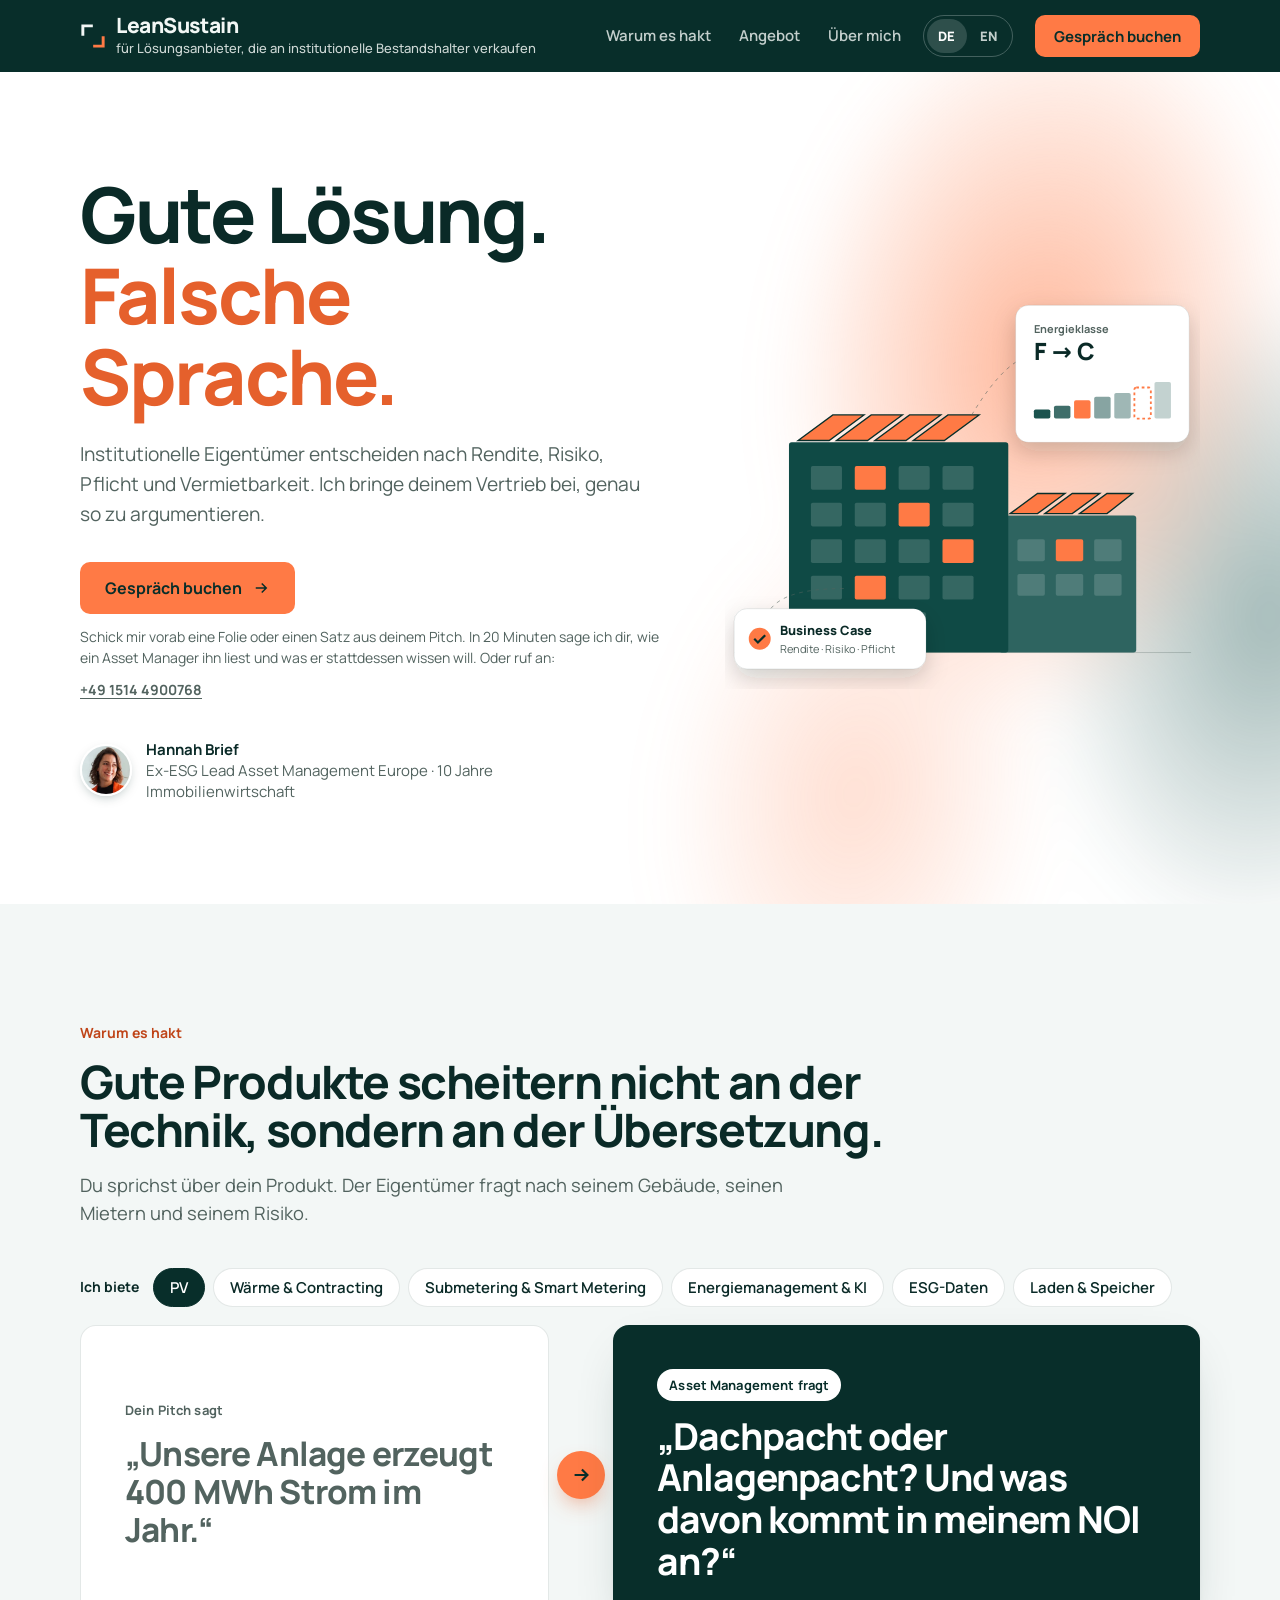
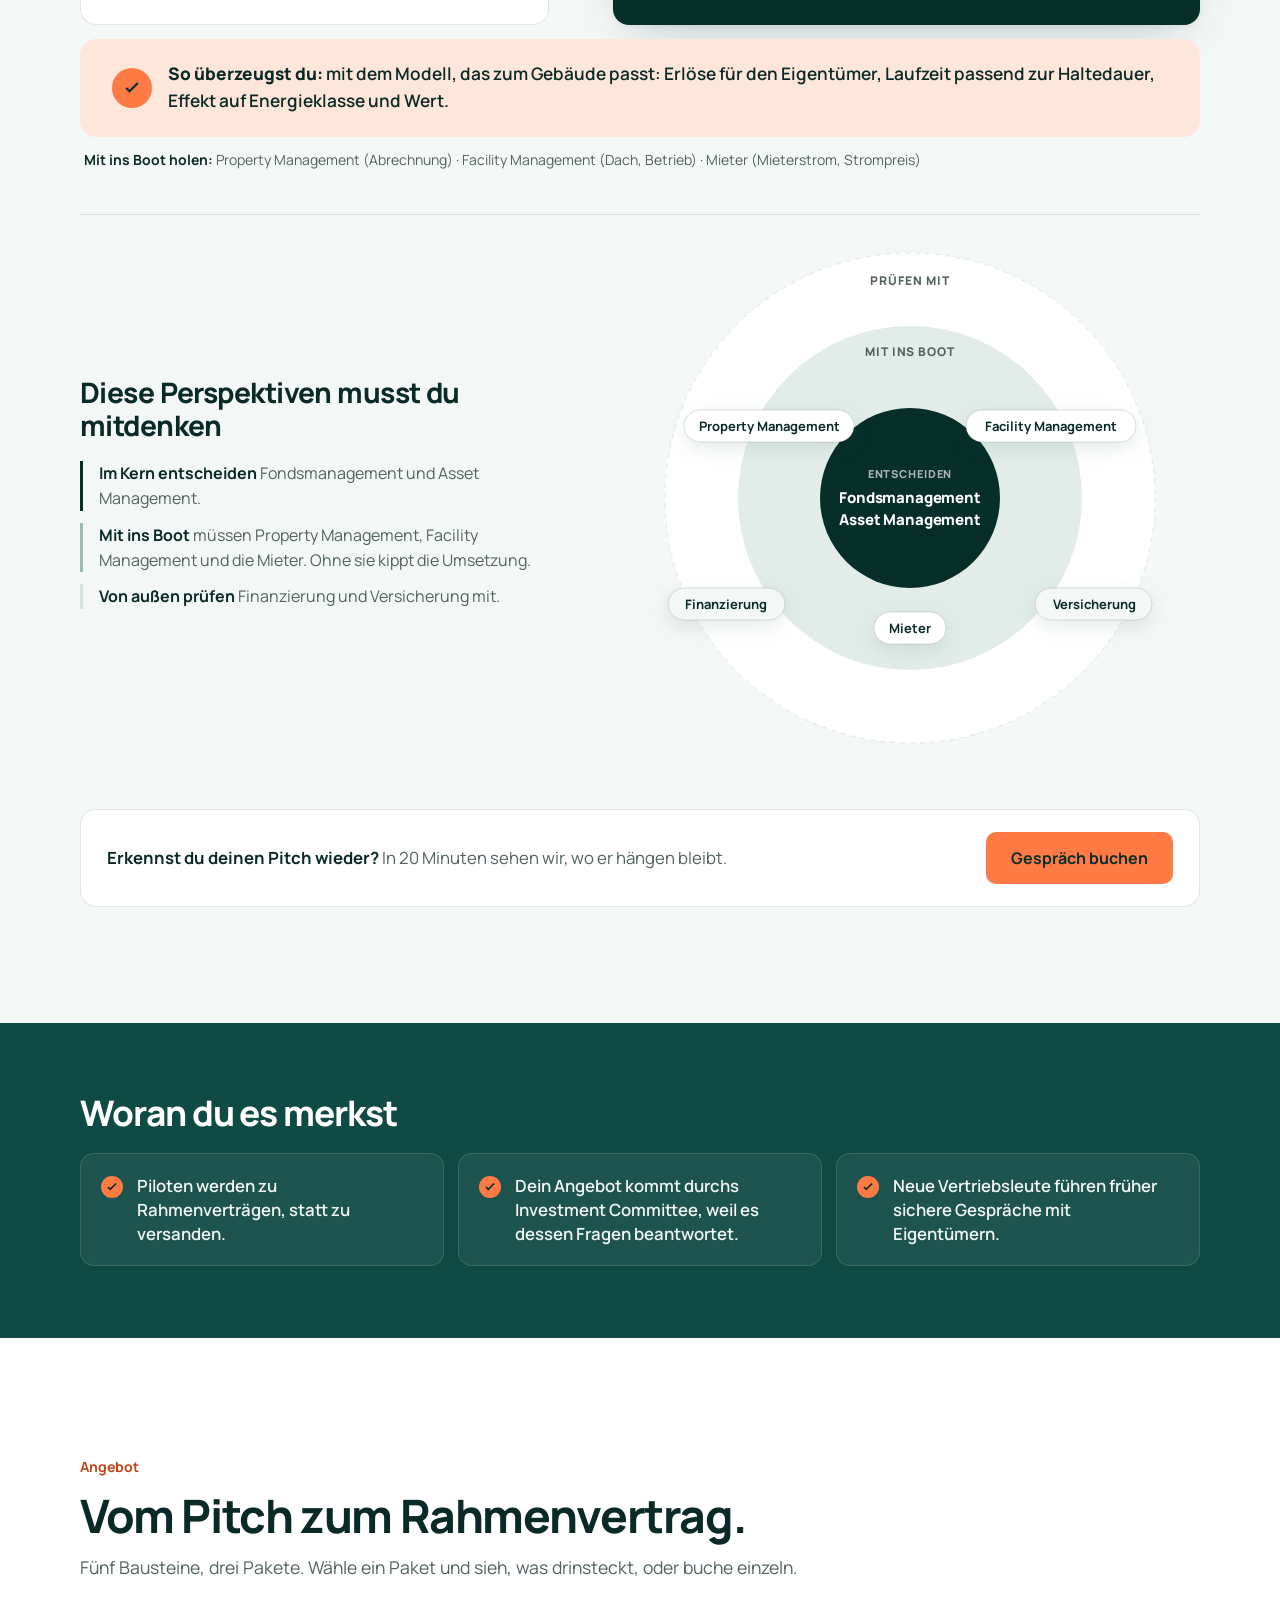
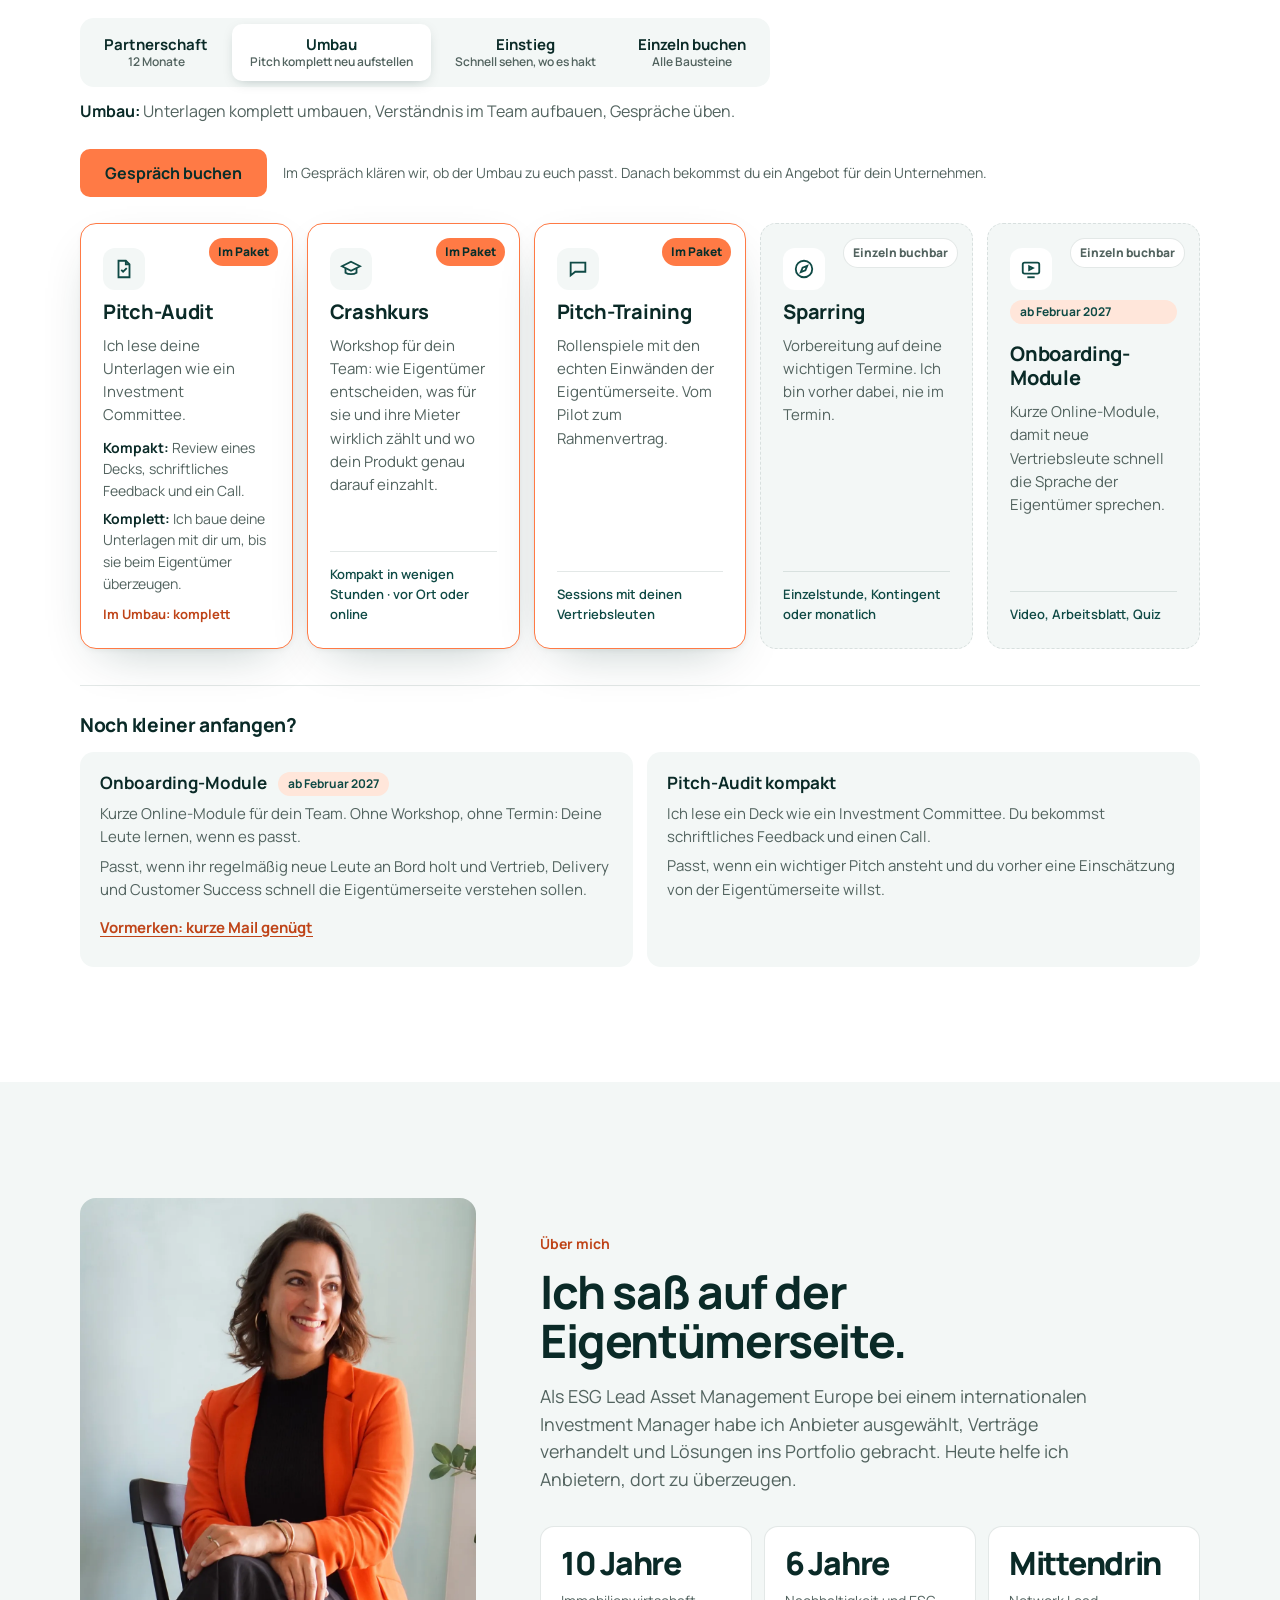
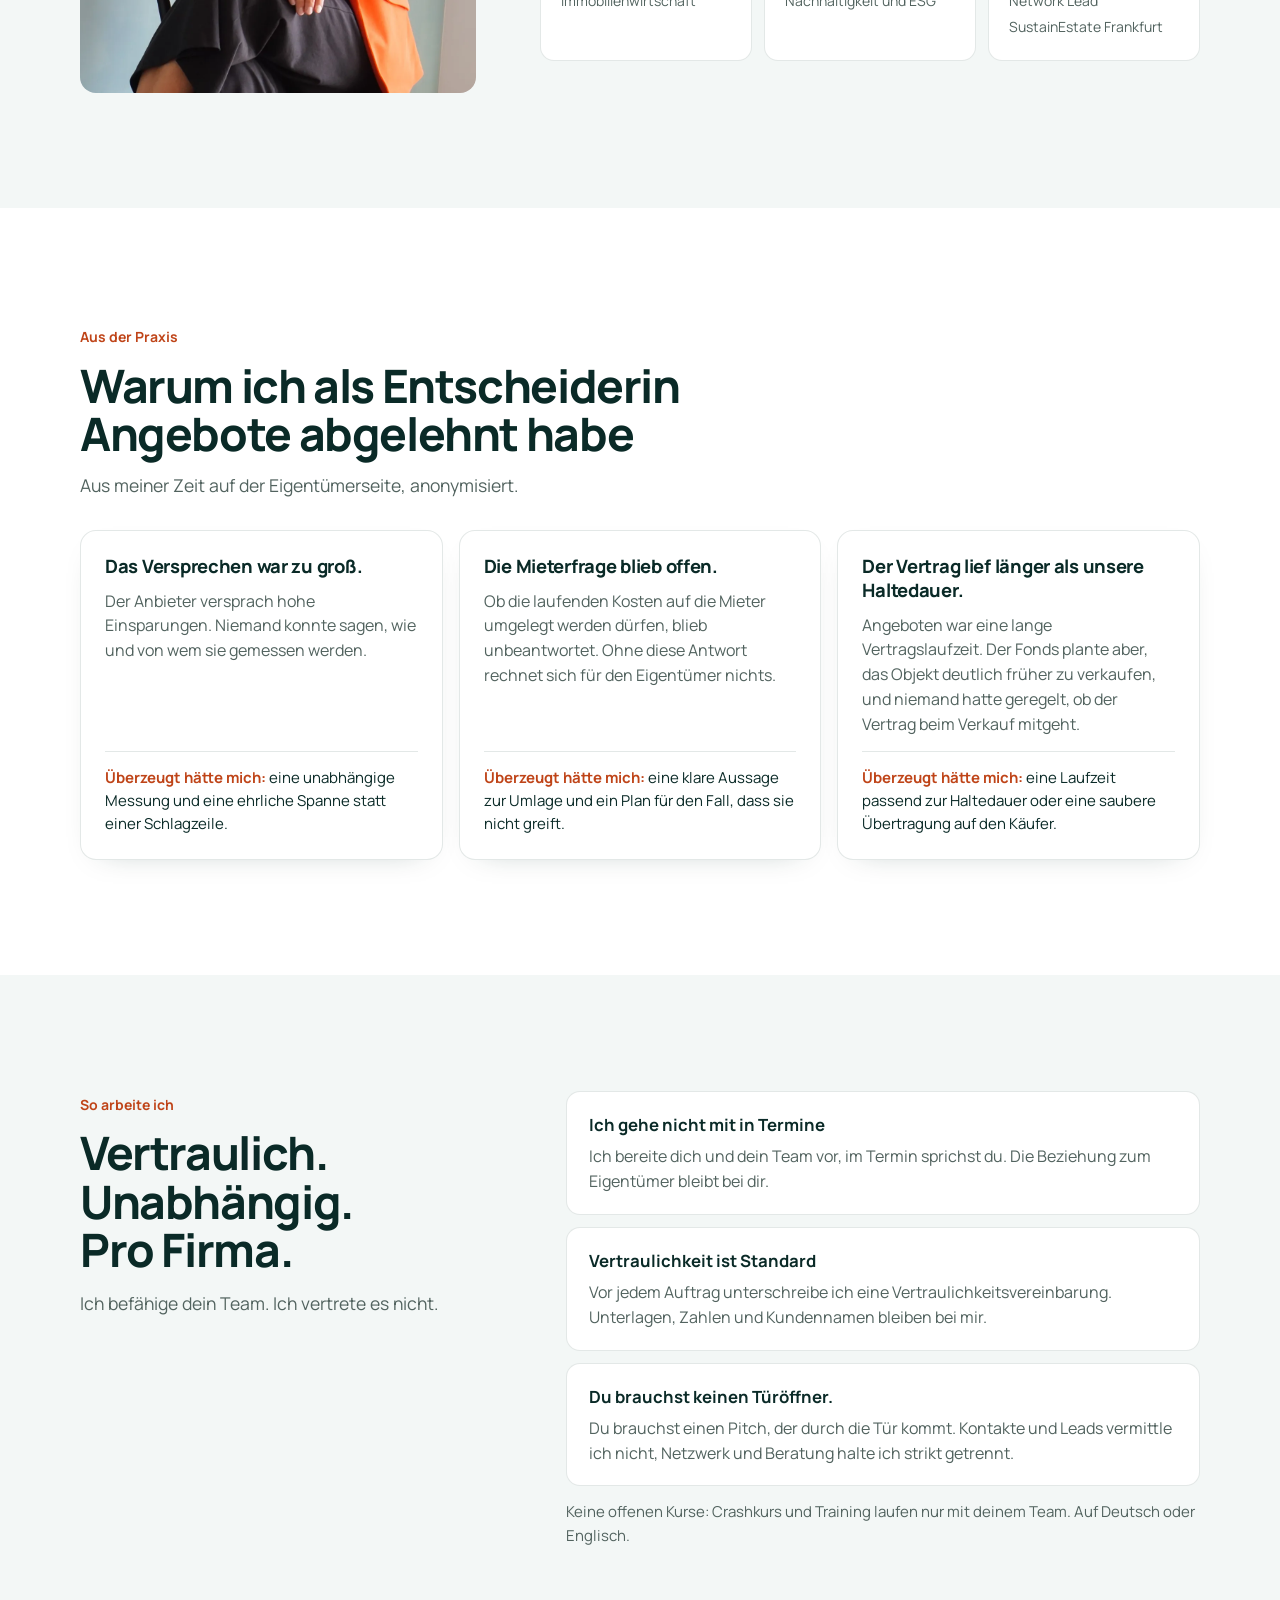
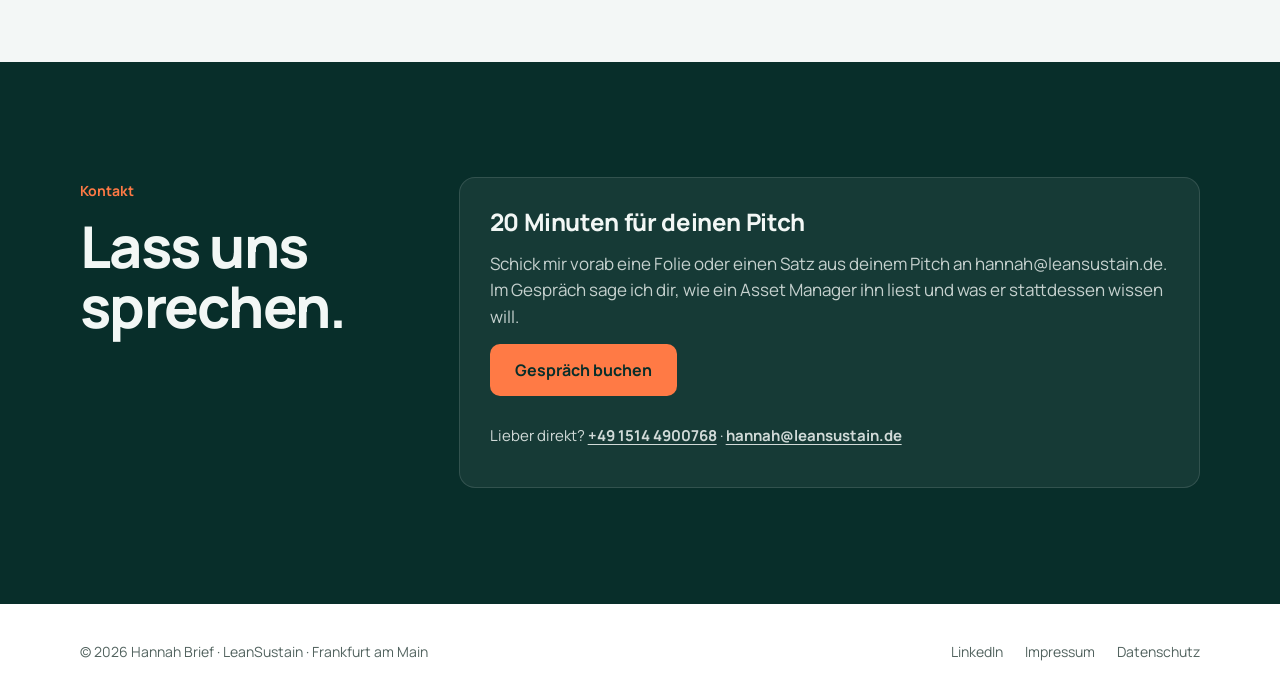
==== commit 62e6665a: "Add files via upload" ====
--- a/index.html
+++ b/index.html
@@ -24,7 +24,7 @@
 <link rel="icon" href="assets/favicon.svg" type="image/svg+xml">
 <link rel="apple-touch-icon" href="assets/apple-touch-icon.png">
 <link rel="preload" href="fonts/Manrope.woff2" as="font" type="font/woff2" crossorigin>
-<link rel="stylesheet" href="assets/styles.css?v=20261123">
+<link rel="stylesheet" href="assets/styles.css?v=20261123f">
 <script type="application/ld+json">
 {"@context":"https://schema.org","@graph":[
 {"@type":"ProfessionalService","@id":"https://leansustain.de/#org","name":"LeanSustain","url":"https://leansustain.de/","logo":"https://leansustain.de/assets/logo-leansustain-512.png","image":"https://leansustain.de/assets/og-image.png","email":"hannah@leansustain.de","telephone":"+4915144900768","address":{"@type":"PostalAddress","addressLocality":"Frankfurt am Main","addressCountry":"DE"},"areaServed":["DE","AT","CH"],"availableLanguage":["de","en"],"description":"Vertriebs-Enablement für Lösungsanbieter, die an institutionelle Bestandshalter verkaufen: Pitch-Audit, Crashkurs, Pitch-Training, Sparring und Onboarding-Module.","founder":{"@id":"https://leansustain.de/#hannah"}},
@@ -45,7 +45,7 @@
         <a href="#hannah">Über mich</a>
       </nav>
       <div class="lang" aria-label="Sprache wählen"><a href="./" lang="de" hreflang="de" aria-current="true">DE</a><a href="en/" lang="en" hreflang="en" aria-label="English version">EN</a></div>
-      <a class="btn btn-accent head-cta" href="mailto:hannah@leansustain.de?subject=Gespr%C3%A4ch%20LeanSustain" data-book>Gespräch anfragen</a>
+      <a class="btn btn-accent head-cta" href="mailto:hannah@leansustain.de?subject=Gespr%C3%A4ch%20LeanSustain" data-book>Gespräch buchen</a>
     </div>
   </div>
 </header>
@@ -59,10 +59,10 @@
       <h1>Gute Lösung. <mark>Falsche Sprache.</mark></h1>
       <p class="sub">Institutionelle Eigentümer entscheiden nach Rendite, Risiko, Pflicht und Vermietbarkeit. Ich bringe deinem Vertrieb bei, genau so zu argumentieren.</p>
       <div class="cta">
-        <a class="btn btn-accent" href="mailto:hannah@leansustain.de?subject=Gespr%C3%A4ch%20LeanSustain" data-book>Gespräch anfragen <svg viewBox="0 0 24 24" fill="none" stroke="currentColor" stroke-width="2"><path d="M5 12h14M13 6l6 6-6 6"/></svg></a>
+        <a class="btn btn-accent" href="mailto:hannah@leansustain.de?subject=Gespr%C3%A4ch%20LeanSustain" data-book>Gespräch buchen <svg viewBox="0 0 24 24" fill="none" stroke="currentColor" stroke-width="2"><path d="M5 12h14M13 6l6 6-6 6"/></svg></a>
       </div>
-      <p class="cta-note">20 Minuten: Wir sehen, wo dein Pitch hängen bleibt. Oder ruf an: <a href="tel:+4915144900768">+49 1514 4900768</a></p>
-      <div class="who"><img src="assets/hannah-avatar.webp" alt="" width="52" height="52"><span><b>Hannah Brief</b>10 Jahre Immobilienwirtschaft, zuvor ESG Lead Asset Management Europe bei einem internationalen Investment Manager</span></div>
+      <p class="cta-note">Schick mir vorab eine Folie oder einen Satz aus deinem Pitch. In 20 Minuten sage ich dir, wie ein Asset Manager ihn liest und was er stattdessen wissen will. Oder ruf an: <a href="tel:+4915144900768">+49 1514 4900768</a></p>
+      <div class="who"><img src="assets/hannah-avatar.webp" alt="" width="52" height="52"><span><b>Hannah Brief</b>Ex-ESG Lead Asset Management Europe · 10 Jahre Immobilienwirtschaft</span></div>
     </div>
     <div class="hero-art">
       <svg class="art" viewBox="0 0 520 440" role="img" aria-label="Grafik: Bestandsgebäude mit PV-Dach, Energieklasse von F nach C und Business Case">
@@ -168,6 +168,19 @@
           <circle class="r3" cx="260" cy="255" r="245"/><circle class="r2" cx="260" cy="255" r="172"/><circle class="r1" cx="260" cy="255" r="90"/><text class="lbl" x="260" y="42" text-anchor="middle">PRÜFEN MIT</text><text class="lbl" x="260" y="113" text-anchor="middle">MIT INS BOOT</text><text class="lbl in" x="260" y="235" text-anchor="middle">ENTSCHEIDEN</text><text class="core" x="260" y="260" text-anchor="middle">Fondsmanagement</text><text class="core" x="260" y="282" text-anchor="middle">Asset Management</text><g class="bd"><rect x="34" y="167" width="170" height="32" rx="16"/><text x="119" y="188" text-anchor="middle">Property Management</text></g><g class="bd"><rect x="316" y="167" width="170" height="32" rx="16"/><text x="401" y="188" text-anchor="middle">Facility Management</text></g><g class="bd"><rect x="224" y="369" width="72" height="32" rx="16"/><text x="260" y="390" text-anchor="middle">Mieter</text></g><g class="bd out"><rect x="18" y="345" width="117" height="32" rx="16"/><text x="76" y="366" text-anchor="middle">Finanzierung</text></g><g class="bd out"><rect x="385" y="345" width="117" height="32" rx="16"/><text x="444" y="366" text-anchor="middle">Versicherung</text></g>
         </svg>
     </div>
+    <div class="bridge"><p><b>Erkennst du deinen Pitch wieder?</b> In 20 Minuten sehen wir, wo er hängen bleibt.</p><a class="btn btn-accent" href="mailto:hannah@leansustain.de?subject=Gespr%C3%A4ch%20LeanSustain" data-book>Gespräch buchen</a></div>
+  </div>
+</section>
+
+<!-- ERGEBNIS -->
+<section class="outcomes-sec">
+  <div class="wrap">
+    <h2>Woran du es merkst</h2>
+    <ul class="outcomes">
+      <li>Piloten werden zu Rahmenverträgen, statt zu versanden.</li>
+      <li>Dein Angebot kommt durchs Investment Committee, weil es dessen Fragen beantwortet.</li>
+      <li>Neue Vertriebsleute führen früher sichere Gespräche mit Eigentümern.</li>
+    </ul>
   </div>
 </section>
 
@@ -175,8 +188,8 @@
 <section class="section" id="angebot">
   <div class="wrap">
     <span class="kicker">Angebot</span>
-    <h2>Fünf Bausteine. Drei Pakete.</h2>
-    <p class="muted" style="margin-top:14px;font-size:1.1rem">Wähle ein Paket und sieh, welche Bausteine drinstecken. Oder buche einzeln.</p>
+    <h2>Vom Pitch zum Rahmenvertrag.</h2>
+    <p class="muted" style="margin-top:14px;font-size:1.1rem">Fünf Bausteine, drei Pakete. Wähle ein Paket und sieh, was drinsteckt, oder buche einzeln.</p>
 
     <div class="pk-switch" role="group" aria-label="Pakete">
       <button aria-pressed="false" data-pk="partner">Partnerschaft<small>12 Monate</small></button>
@@ -184,8 +197,8 @@
       <button aria-pressed="false" data-pk="start">Einstieg<small>Schnell sehen, wo es hakt</small></button>
       <button aria-pressed="false" data-pk="all">Einzeln buchen<small>Alle Bausteine</small></button>
     </div>
-    <p class="pk-desc" id="pkdesc" aria-live="polite"><b>Umbau:</b> Unterlagen komplett umbauen, Verständnis im Team aufbauen, Gespräche üben.</p>
-    <div class="pk-cta"><a class="btn btn-accent" id="pkcta" href="mailto:hannah@leansustain.de?subject=Gespr%C3%A4ch%20LeanSustain" data-book>Gespräch anfragen</a><small id="pkctanote">Im Gespräch klären wir, ob der Umbau zu euch passt. Danach bekommst du ein Angebot für dein Unternehmen.</small></div>
+    <p class="pk-desc" id="pkdesc" aria-live="polite"><b>Umbau:</b> Unterlagen komplett umbauen, Verständnis im Team aufbauen, Gespräche üben.<span class="fit">Passt, wenn eure Unterlagen bei Eigentümern nicht verfangen und wichtige Ausschreibungen anstehen.</span></p>
+    <div class="pk-cta"><a class="btn btn-accent" id="pkcta" href="mailto:hannah@leansustain.de?subject=Gespr%C3%A4ch%20LeanSustain" data-book>Gespräch buchen</a><small id="pkctanote">Im Gespräch klären wir, ob der Umbau zu euch passt. Danach bekommst du ein Angebot für dein Unternehmen.</small></div>
 
     <div class="cards" id="cards">
       <article class="card" data-b="audit">
@@ -223,12 +236,20 @@
       <article class="card" data-b="onboarding">
         <span class="badge"><span class="in-l">Im Paket</span><span class="out">Einzeln buchbar</span></span>
         <div class="ico"><svg viewBox="0 0 24 24" fill="none" stroke="currentColor" stroke-width="2"><rect x="3" y="5" width="18" height="12" rx="2"/><path d="M10 9l4 2-4 2z"/><path d="M8 21h8"/></svg></div>
+        <span class="soon">ab Februar 2027</span>
         <h3>Onboarding-Module</h3>
         <p>Kurze Online-Module, damit neue Vertriebsleute schnell die Sprache der Eigentümer sprechen.</p>
         <span class="fmt">Video, Arbeitsblatt, Quiz</span>
       </article>
     </div>
     <p class="pk-extra" id="pkextra"></p>
+    <div class="smaller">
+      <h3>Noch kleiner anfangen?</h3>
+      <div class="smaller-grid">
+        <div><b>Onboarding-Module <span class="soon">ab Februar 2027</span></b><p>Kurze Online-Module für dein Team. Ohne Workshop, ohne Termin: Deine Leute lernen, wenn es passt.</p><p class="fitp">Passt, wenn ihr regelmäßig neue Leute an Bord holt und Vertrieb, Delivery und Customer Success schnell die Eigentümerseite verstehen sollen.</p><a class="pre" href="mailto:hannah@leansustain.de?subject=Vormerkung%20Onboarding-Module">Vormerken: kurze Mail genügt</a></div>
+        <div><b>Pitch-Audit kompakt</b><p>Ich lese ein Deck wie ein Investment Committee. Du bekommst schriftliches Feedback und einen Call.</p><p class="fitp">Passt, wenn ein wichtiger Pitch ansteht und du vorher eine Einschätzung von der Eigentümerseite willst.</p></div>
+      </div>
+    </div>
   </div>
 </section>
 
@@ -249,6 +270,20 @@
   </div>
 </section>
 
+<!-- ABGELEHNT -->
+<section class="section cases-sec">
+  <div class="wrap">
+    <span class="kicker">Aus der Praxis</span>
+    <h2>Warum ich als Entscheiderin Angebote abgelehnt habe</h2>
+    <p class="lead">Aus meiner Zeit auf der Eigentümerseite, anonymisiert.</p>
+    <div class="cases">
+      <article><h3>Das Versprechen war zu groß.</h3><p>Der Anbieter versprach hohe Einsparungen. Niemand konnte sagen, wie und von wem sie gemessen werden.</p><p class="win"><b>Überzeugt hätte mich:</b> eine unabhängige Messung und eine ehrliche Spanne statt einer Schlagzeile.</p></article>
+      <article><h3>Die Mieterfrage blieb offen.</h3><p>Ob die laufenden Kosten auf die Mieter umgelegt werden dürfen, blieb unbeantwortet. Ohne diese Antwort rechnet sich für den Eigentümer nichts.</p><p class="win"><b>Überzeugt hätte mich:</b> eine klare Aussage zur Umlage und ein Plan für den Fall, dass sie nicht greift.</p></article>
+      <article><h3>Der Vertrag lief länger als unsere Haltedauer.</h3><p>Angeboten war eine lange Vertragslaufzeit. Der Fonds plante aber, das Objekt deutlich früher zu verkaufen, und niemand hatte geregelt, ob der Vertrag beim Verkauf mitgeht.</p><p class="win"><b>Überzeugt hätte mich:</b> eine Laufzeit passend zur Haltedauer oder eine saubere Übertragung auf den Käufer.</p></article>
+    </div>
+  </div>
+</section>
+
 <!-- SO ARBEITE ICH -->
 <section class="section faq-sec" id="arbeitsweise">
   <div class="wrap">
@@ -257,24 +292,23 @@
       <h2>Vertraulich. Unabhängig. Pro Firma.</h2>
       <p class="lead">Ich befähige dein Team. Ich vertrete es nicht.</p>
     </div>
-    <div class="faq">
-      <details><summary>Gehst du mit in Kundentermine?</summary><p>Nein. Ich bereite dich und dein Team vor, im Termin sprichst du. So bleibt die Beziehung zum Eigentümer bei dir, und ich bleibe unabhängig.</p></details>
-      <details><summary>Wie gehst du mit vertraulichen Unterlagen um?</summary><p>Vor jedem Auftrag unterschreibe ich eine Vertraulichkeitsvereinbarung. Deine Unterlagen, Zahlen und Kundennamen bleiben bei mir.</p></details>
-      <details><summary>Vermittelst du Kontakte zu Eigentümern?</summary><p>Nein. Kein Matchmaking, keine Lead-Vermittlung. Mein Engagement im Netzwerk SustainEstate und meine Beratung halte ich strikt getrennt.</p></details>
-      <details><summary>Gibt es offene Kurse?</summary><p>Nein. Crashkurs und Training laufen immer nur mit deinem Team. Du bekommst ein Angebot für dein Unternehmen.</p></details>
-      <details><summary>Geht das auch auf Englisch?</summary><p>Ja. Pitch-Audit, Crashkurs, Pitch-Training und Sparring biete ich auf Deutsch oder Englisch an. Mein Fokus ist der Markt in Deutschland, Österreich und der Schweiz.</p></details>
-    </div>
+    <div class="trust-col"><div class="trust">
+      <div><b>Ich gehe nicht mit in Termine</b><p>Ich bereite dich und dein Team vor, im Termin sprichst du. Die Beziehung zum Eigentümer bleibt bei dir.</p></div>
+      <div><b>Vertraulichkeit ist Standard</b><p>Vor jedem Auftrag unterschreibe ich eine Vertraulichkeitsvereinbarung. Unterlagen, Zahlen und Kundennamen bleiben bei mir.</p></div>
+      <div><b>Du brauchst keinen Türöffner.</b><p>Du brauchst einen Pitch, der durch die Tür kommt. Kontakte und Leads vermittle ich nicht, Netzwerk und Beratung halte ich strikt getrennt.</p></div>
+    </div>
+    <p class="trust-more">Keine offenen Kurse: Crashkurs und Training laufen nur mit deinem Team. Auf Deutsch oder Englisch.</p></div>
   </div>
 </section>
 
 <!-- KONTAKT -->
 <section class="section contact" id="kontakt">
   <div class="wrap">
-    <div><span class="kicker">Kontakt</span><h2>Lass uns sprechen.</h2><p style="margin-top:16px;opacity:.8">In 20 Minuten sehen wir, wo dein Pitch hängen bleibt.</p></div>
+    <div><span class="kicker">Kontakt</span><h2>Lass uns sprechen.</h2></div>
     <div class="choice choice-main">
       <h3>20 Minuten für deinen Pitch</h3>
-      <p style="opacity:.8">Such dir einen Termin aus. Gern mit deinem Deck im Gepäck.</p>
-      <div class="row"><a class="btn btn-accent" href="mailto:hannah@leansustain.de?subject=Gespr%C3%A4ch%20LeanSustain" data-book>Gespräch anfragen</a></div>
+      <p style="opacity:.8">Schick mir vorab eine Folie oder einen Satz aus deinem Pitch an hannah@leansustain.de. Im Gespräch sage ich dir, wie ein Asset Manager ihn liest und was er stattdessen wissen will.</p>
+      <div class="row"><a class="btn btn-accent" href="mailto:hannah@leansustain.de?subject=Gespr%C3%A4ch%20LeanSustain" data-book>Gespräch buchen</a></div>
       <p class="alt">Lieber direkt? <a href="tel:+4915144900768">+49 1514 4900768</a> · <a href="mailto:hannah@leansustain.de?subject=Anfrage%20LeanSustain">hannah@leansustain.de</a></p>
     </div>
   </div>
@@ -284,9 +318,9 @@
 
 <footer><div class="wrap"><span>© 2026 Hannah Brief · LeanSustain · Frankfurt am Main</span><span><a href="https://www.linkedin.com/in/hannah-brief-a93555134/" target="_blank" rel="noopener">LinkedIn</a><a href="impressum.html">Impressum</a><a href="datenschutz.html">Datenschutz</a></span></div></footer>
 
-<div class="mbar" id="mbar" aria-label="Gespräch anfragen" aria-hidden="true"><a class="btn btn-accent" href="mailto:hannah@leansustain.de?subject=Gespr%C3%A4ch%20LeanSustain" data-book>Gespräch anfragen</a></div>
-
-<script src="assets/site.js?v=20261123b" defer></script>
+<div class="mbar" id="mbar" aria-label="Gespräch buchen" aria-hidden="true"><a class="btn btn-accent" href="mailto:hannah@leansustain.de?subject=Gespr%C3%A4ch%20LeanSustain" data-book>Gespräch buchen</a></div>
+
+<script src="assets/site.js?v=20261123d" defer></script>
 
 </body>
 </html>
--- a/assets/styles.css
+++ b/assets/styles.css
@@ -320,3 +320,54 @@
 footer .wrap { align-items: center; }
 footer .wrap > span:last-child { display: flex; flex-wrap: wrap; gap: 0 22px; }
 .logo svg { flex: none; }
+/* v6.1: eine Kontakt-Handlung */
+.cta-note a, .choice .alt a { color: inherit; font-weight: 700; text-underline-offset: 3px; display: inline-block; padding: 10px 0; }
+.choice-main { grid-column: span 2; }
+.choice .alt { font-size: 15px; opacity: .85; margin-top: 4px; }
+@media (max-width: 1020px) { .choice-main { grid-column: auto; } }
+@media (max-width: 720px) {
+  .head-cta { display: none; }
+  .mbar { grid-template-columns: 1fr; }
+}
+/* v7: Einstiege, Vertrauen, Brücke */
+.pk-desc .fit { display: block; margin-top: 4px; color: var(--muted); font-size: 15px; }
+.soon { display: inline-block; font-size: 12px; font-weight: 700; color: var(--petrol); background: var(--accent-soft); border-radius: 999px; padding: 3px 10px; margin-bottom: 8px; vertical-align: middle; }
+.smaller b .soon { margin: 0 0 0 8px; }
+.bridge { display: flex; flex-wrap: wrap; align-items: center; justify-content: space-between; gap: 16px 24px; margin-top: clamp(36px, 5vw, 56px); padding: 22px 26px; border-radius: 16px; background: #fff; border: 1px solid var(--line); }
+.bridge p { font-size: 1.05rem; color: var(--muted); margin: 0; }
+.bridge p b { color: var(--ink); }
+.smaller { margin-top: 36px; padding-top: 28px; border-top: 1px solid var(--line); }
+.smaller h3 { font-size: 1.2rem; margin-bottom: 14px; }
+.smaller-grid { display: grid; grid-template-columns: 1fr 1fr; gap: 14px; }
+.smaller-grid > div { padding: 18px 20px; border-radius: 14px; background: var(--soft); }
+.smaller-grid p { margin-top: 6px; color: var(--muted); font-size: 15px; }
+.trust { display: grid; gap: 12px; }
+.trust > div { padding: 20px 22px; border-radius: 14px; background: #fff; border: 1px solid var(--line); }
+.trust b { font-size: 1.05rem; color: var(--ink); }
+.trust p { margin-top: 6px; color: var(--muted); font-size: 16px; }
+.trust-more { margin-top: 14px; font-size: 15px; color: var(--muted); }
+
+@media (max-width: 720px) {
+  .smaller-grid { grid-template-columns: 1fr; }
+  .bridge { padding: 20px; }
+  .bridge .btn { width: 100%; justify-content: center; }
+}
+/* v8: Ergebnisse, Vormerken */
+.outcomes-sec { background: var(--petrol); color: #F2F7F5; padding: clamp(40px, 6vw, 72px) 0; }
+.outcomes-sec h2 { color: #fff; font-size: clamp(1.6rem, 3vw, 2.2rem); }
+.outcomes { list-style: none; padding: 0; margin: 22px 0 0; display: grid; grid-template-columns: repeat(3, minmax(0, 1fr)); gap: 14px; }
+.outcomes li { position: relative; padding: 20px 22px 20px 56px; border-radius: 14px; background: rgba(255,255,255,.06); border: 1px solid rgba(255,255,255,.12); font-size: 1.05rem; font-weight: 600; line-height: 1.4; }
+.outcomes li::before { content: ""; position: absolute; left: 20px; top: 22px; width: 22px; height: 22px; border-radius: 50%; background: var(--accent) url("data:image/svg+xml,%3Csvg xmlns='http://www.w3.org/2000/svg' viewBox='0 0 24 24' fill='none' stroke='%23082E2A' stroke-width='3'%3E%3Cpath d='M5 12l4 4 10-10'/%3E%3C/svg%3E") center/14px no-repeat; }
+.smaller .pre { display: inline-flex; align-items: center; min-height: 44px; margin-top: 4px; font-weight: 700; font-size: 15px; color: var(--accent-text); text-underline-offset: 3px; }
+@media (max-width: 900px) { .outcomes { grid-template-columns: 1fr; } }
+/* v9: Fälle aus der Praxis */
+.cases-sec .lead { margin-top: 14px; color: var(--muted); font-size: 1.1rem; }
+.cases { display: grid; grid-template-columns: repeat(3, minmax(0, 1fr)); gap: 16px; margin-top: 30px; }
+.cases article { display: flex; flex-direction: column; padding: 24px; border-radius: 16px; background: #fff; border: 1px solid var(--line); box-shadow: 0 10px 30px -22px rgba(8,46,42,.35); }
+.cases h3 { font-size: 1.15rem; line-height: 1.3; }
+.cases p { margin-top: 10px; color: var(--muted); font-size: 16px; }
+.cases .win { margin-top: auto; padding-top: 14px; border-top: 1px solid var(--line); color: var(--ink); font-size: 15px; }
+.cases .win b { color: var(--accent-text); }
+.cases article > p:nth-of-type(1) { margin-bottom: 14px; }
+@media (max-width: 900px) { .cases { grid-template-columns: 1fr; } }
+.faq-sec { background: var(--soft); }
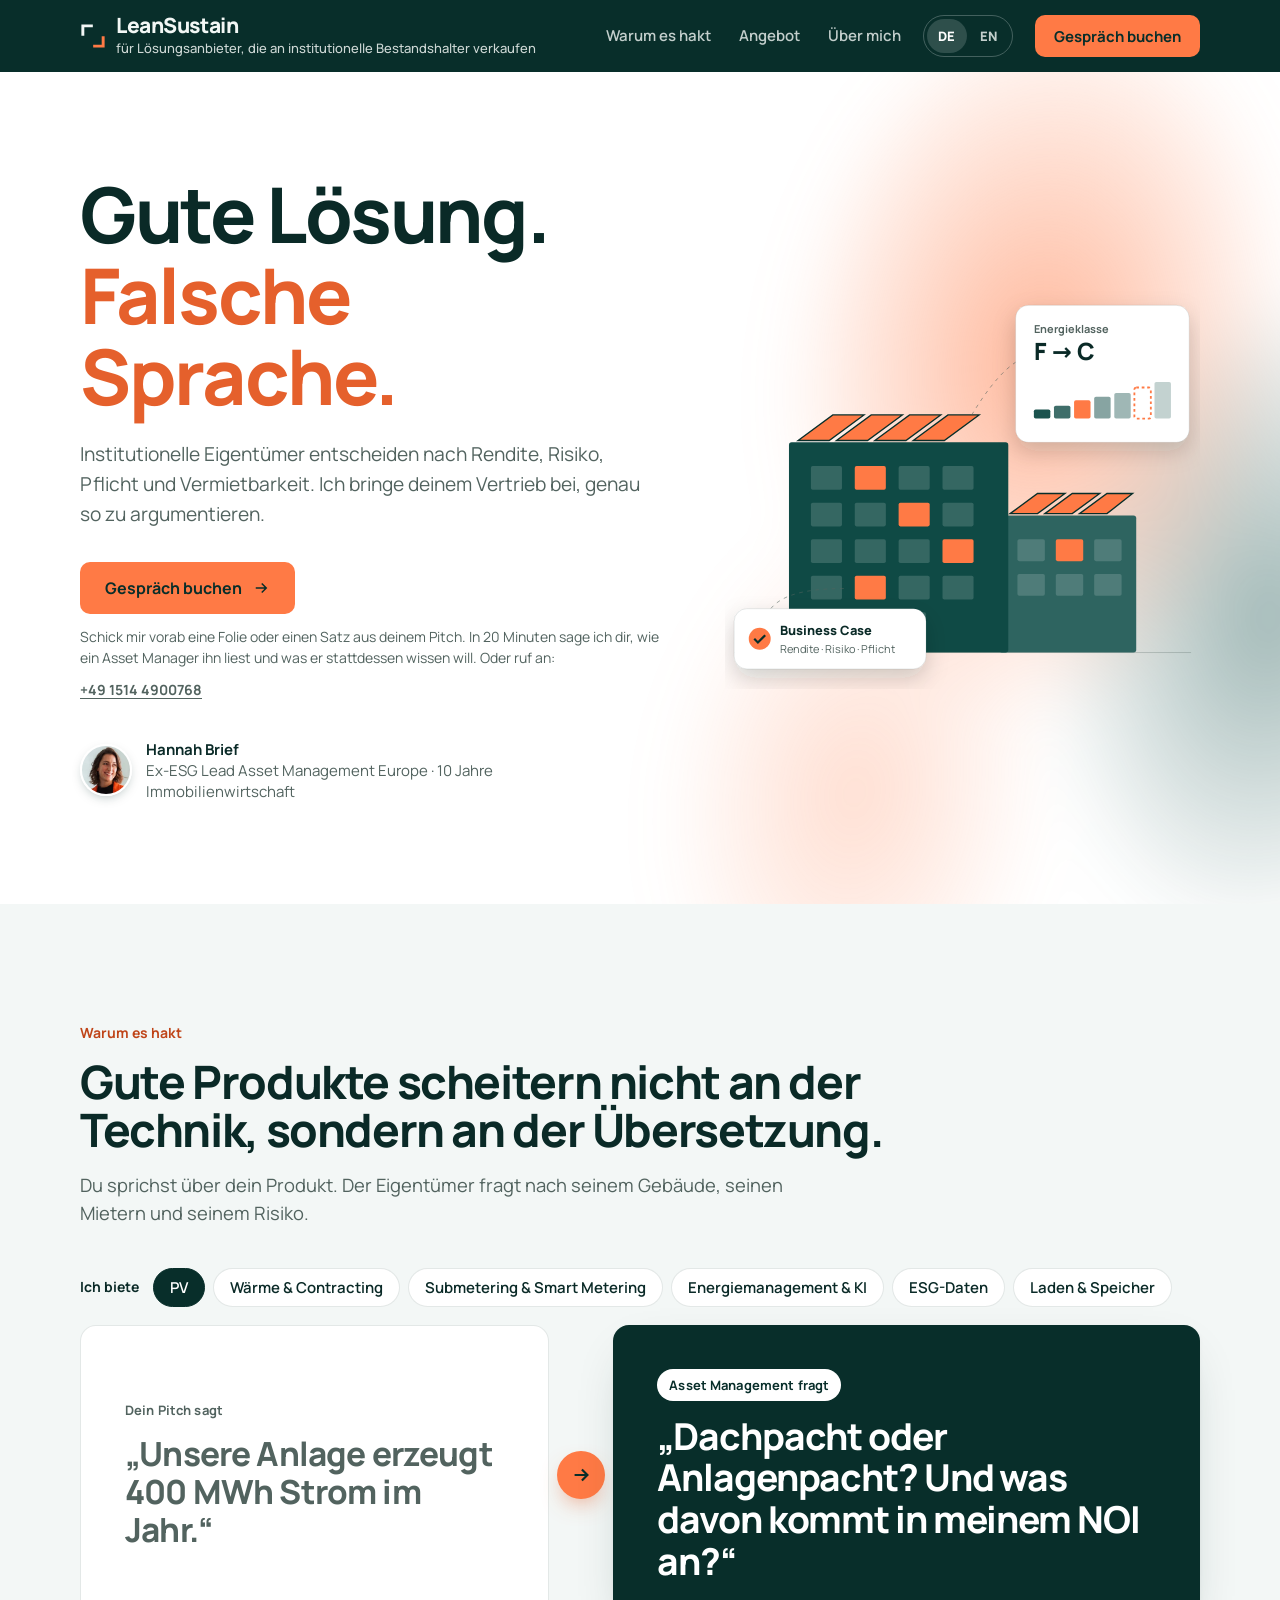
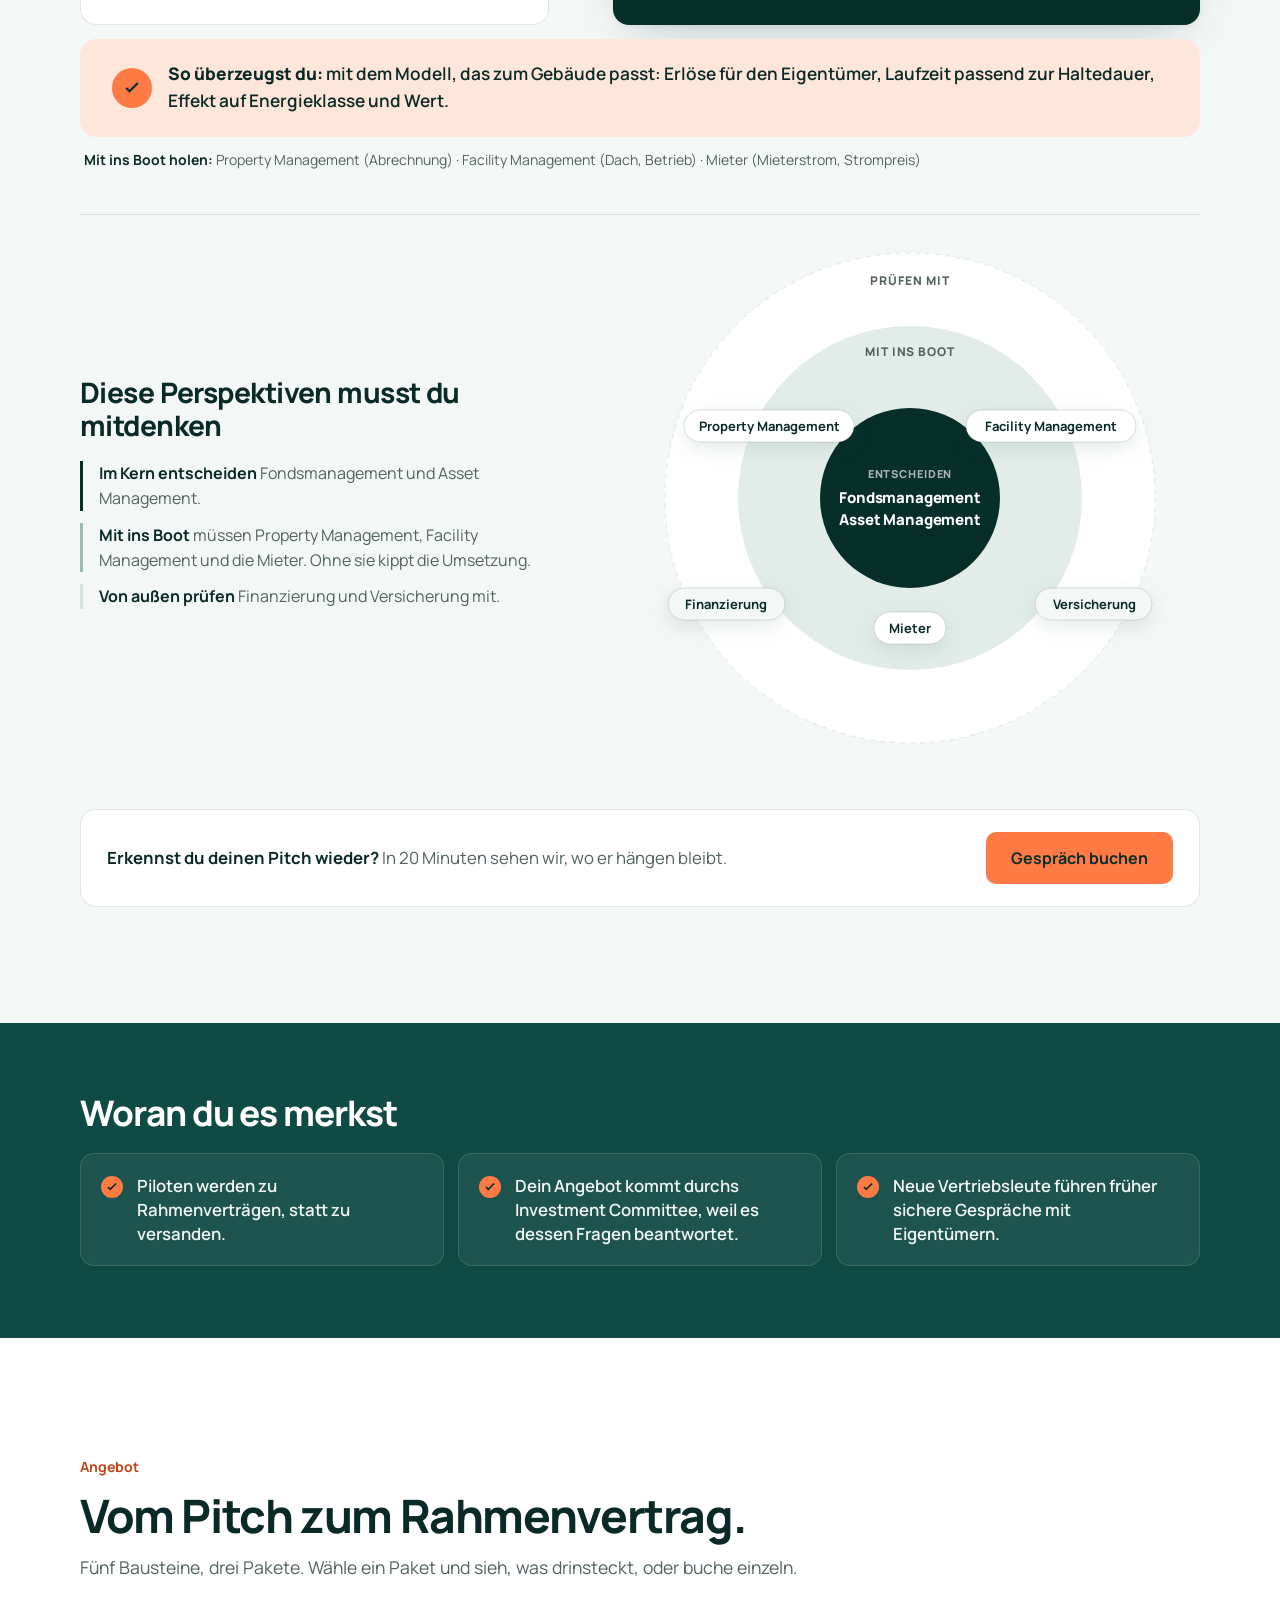
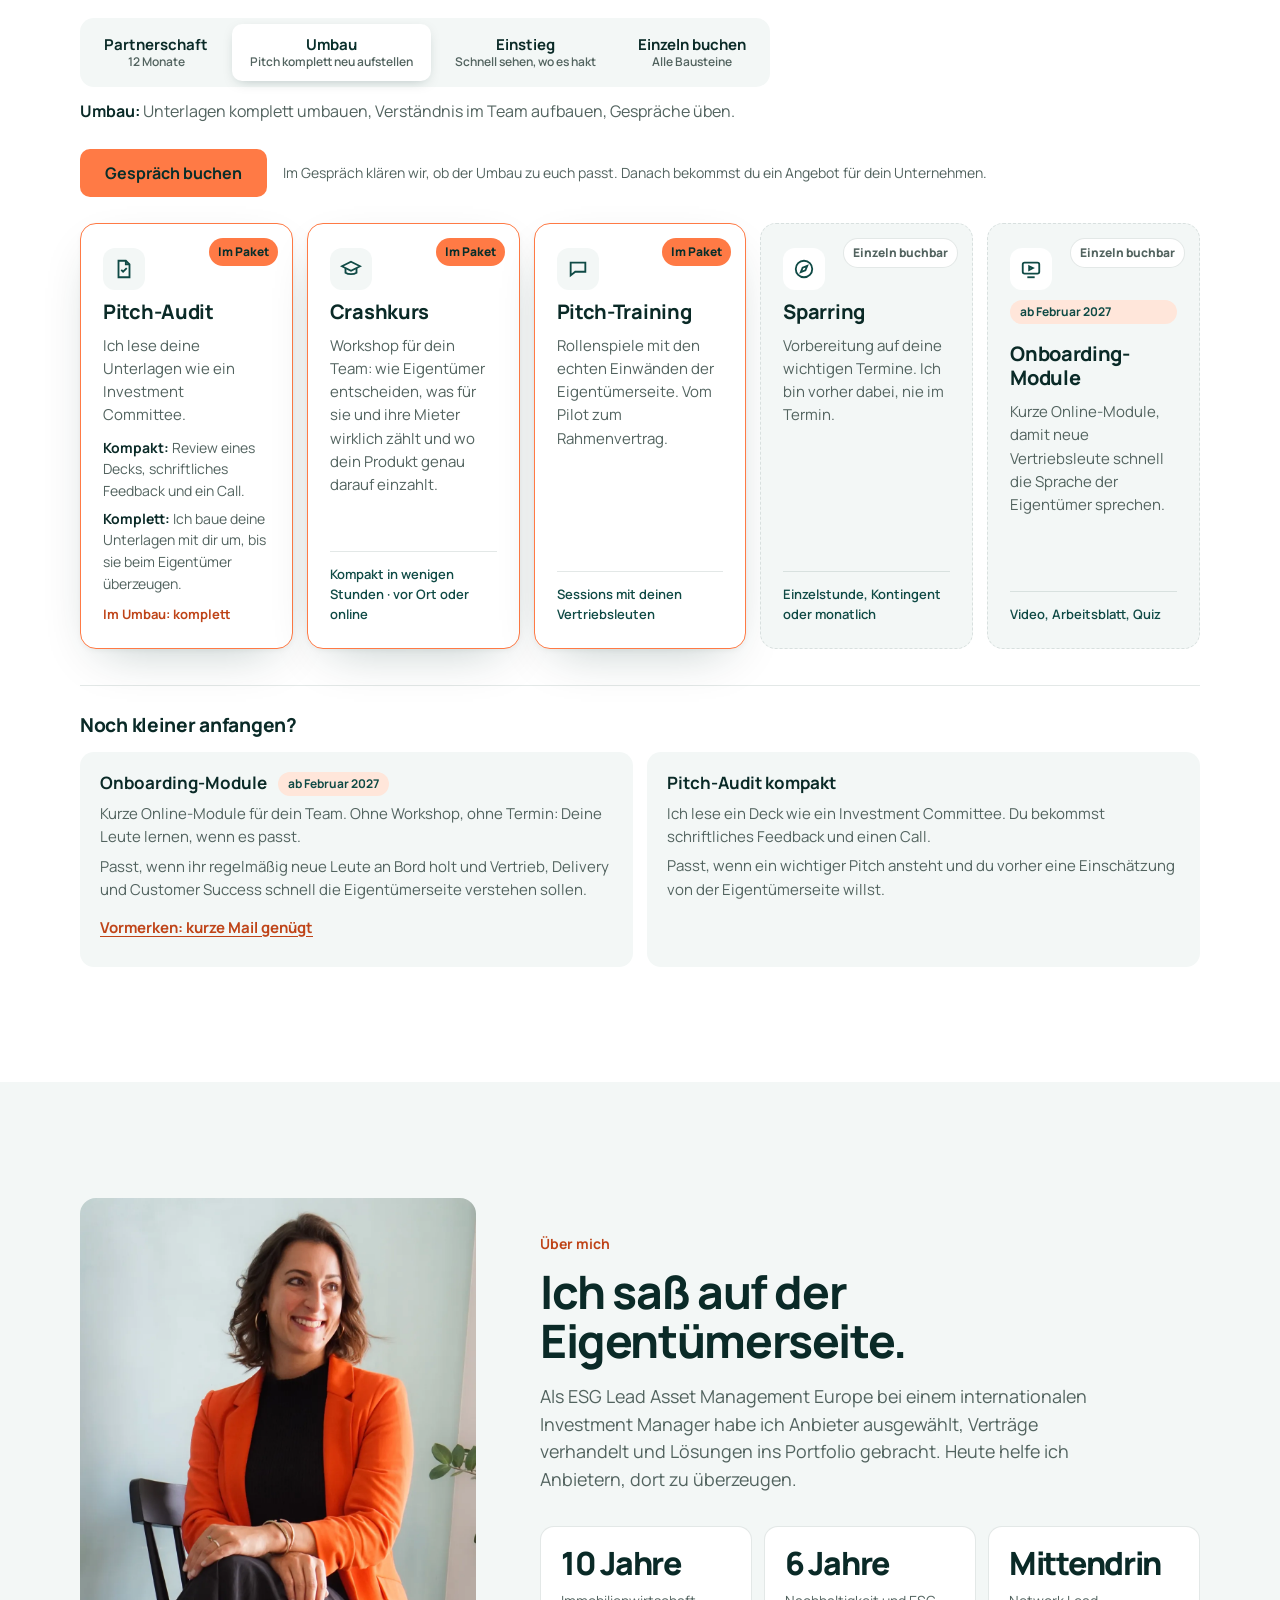
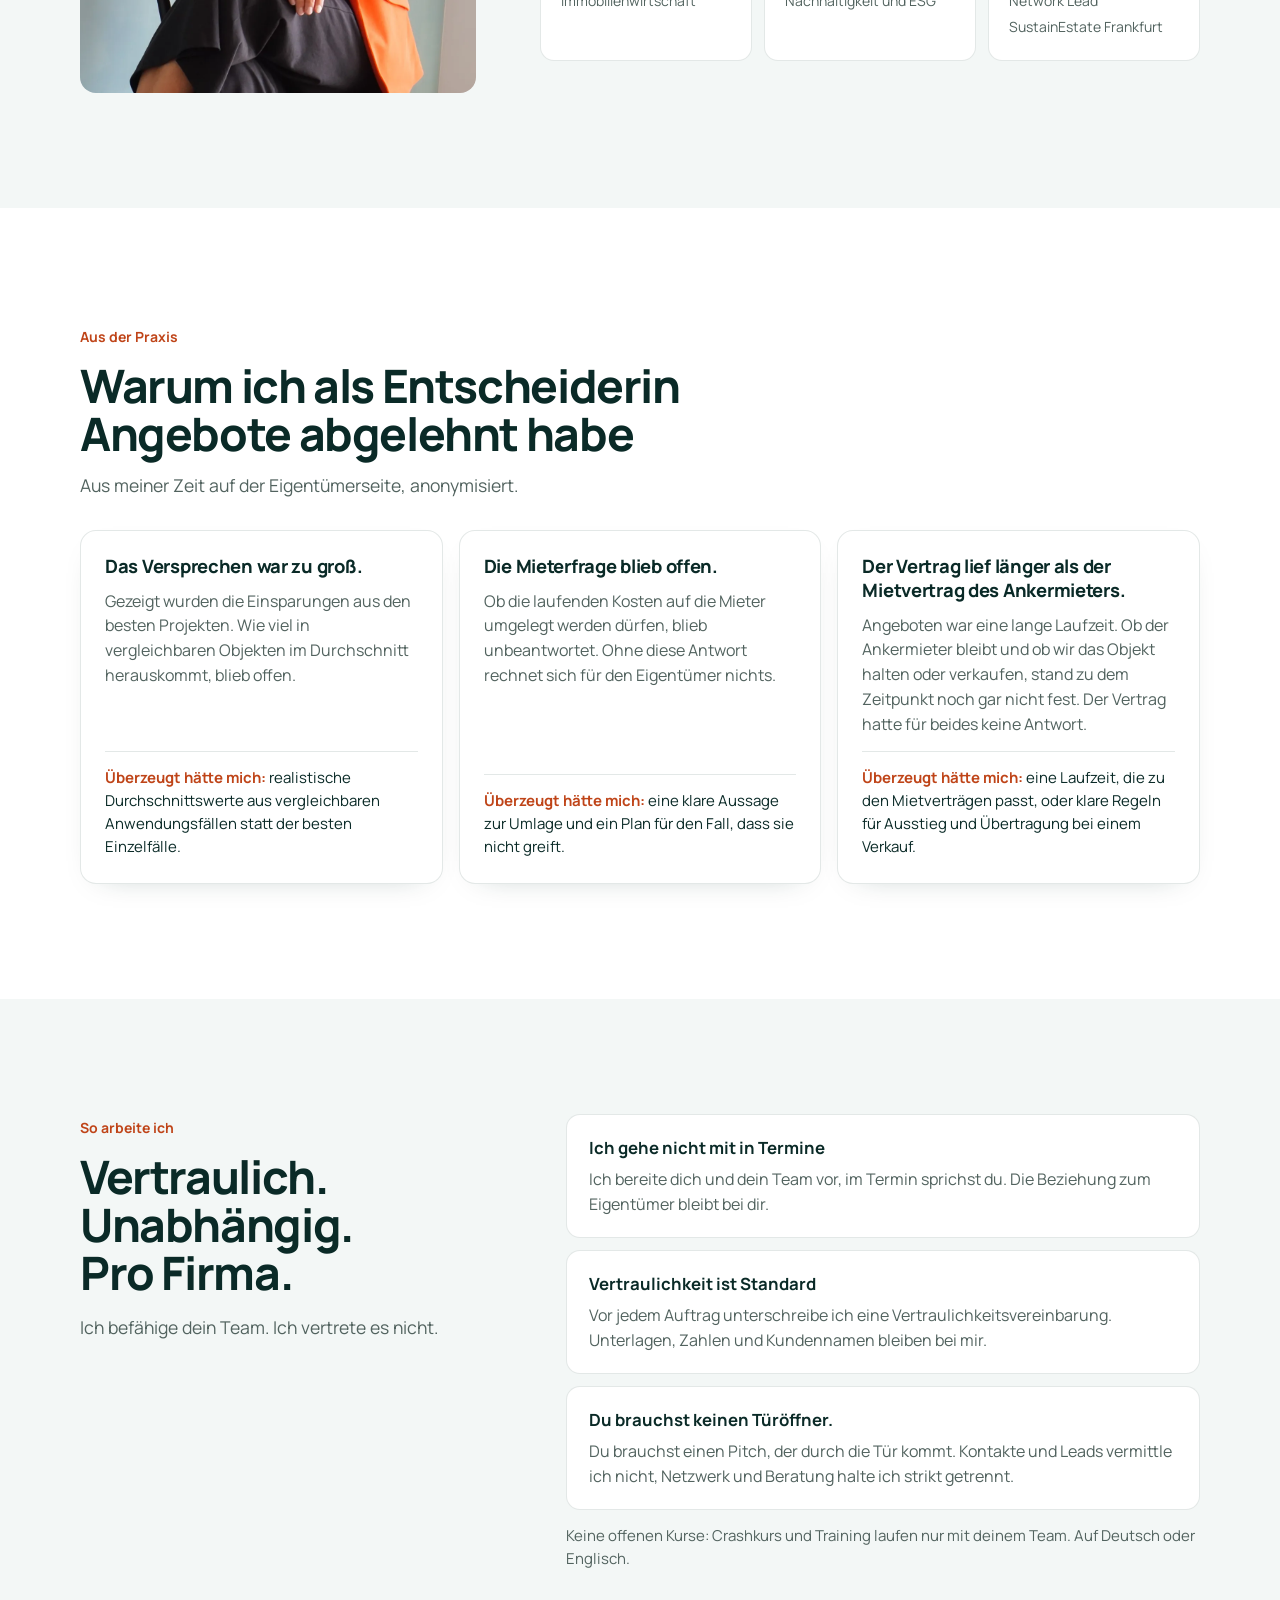
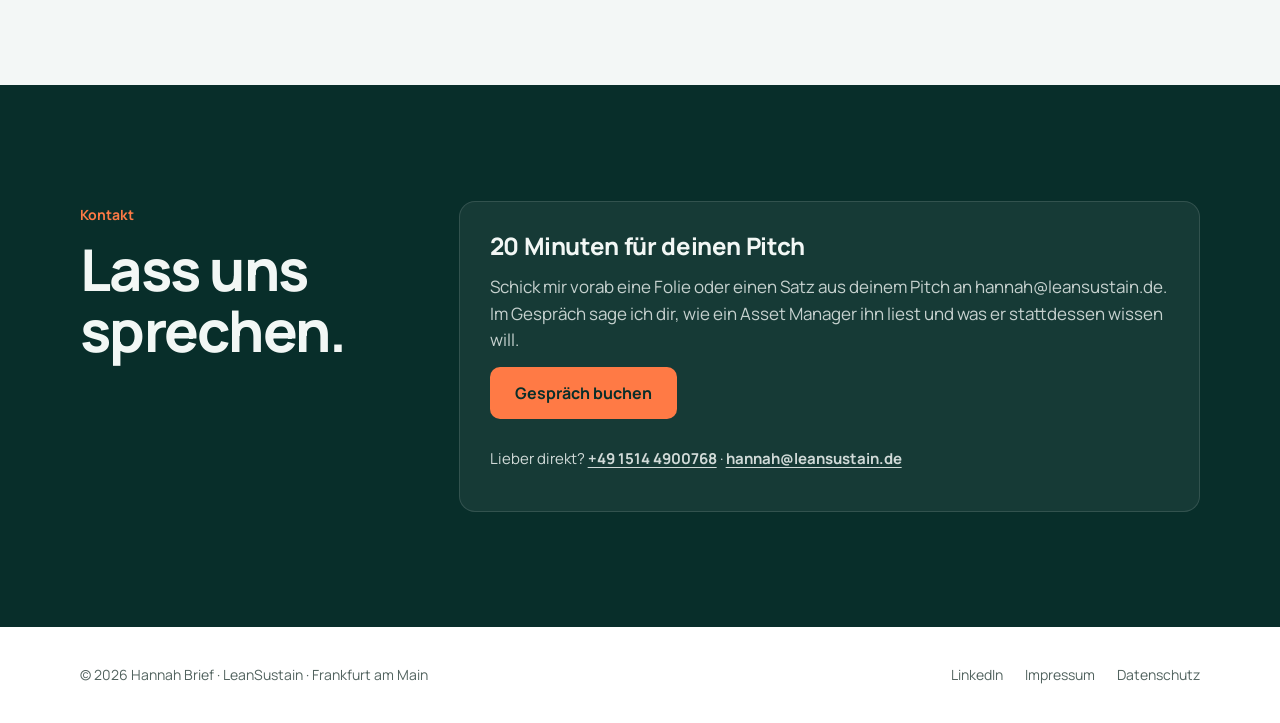
==== commit ff2ae926: "Add files via upload" ====
--- a/index.html
+++ b/index.html
@@ -277,9 +277,9 @@
     <h2>Warum ich als Entscheiderin Angebote abgelehnt habe</h2>
     <p class="lead">Aus meiner Zeit auf der Eigentümerseite, anonymisiert.</p>
     <div class="cases">
-      <article><h3>Das Versprechen war zu groß.</h3><p>Der Anbieter versprach hohe Einsparungen. Niemand konnte sagen, wie und von wem sie gemessen werden.</p><p class="win"><b>Überzeugt hätte mich:</b> eine unabhängige Messung und eine ehrliche Spanne statt einer Schlagzeile.</p></article>
+      <article><h3>Das Versprechen war zu groß.</h3><p>Gezeigt wurden die Einsparungen aus den besten Projekten. Wie viel in vergleichbaren Objekten im Durchschnitt herauskommt, blieb offen.</p><p class="win"><b>Überzeugt hätte mich:</b> realistische Durchschnittswerte aus vergleichbaren Anwendungsfällen statt der besten Einzelfälle.</p></article>
       <article><h3>Die Mieterfrage blieb offen.</h3><p>Ob die laufenden Kosten auf die Mieter umgelegt werden dürfen, blieb unbeantwortet. Ohne diese Antwort rechnet sich für den Eigentümer nichts.</p><p class="win"><b>Überzeugt hätte mich:</b> eine klare Aussage zur Umlage und ein Plan für den Fall, dass sie nicht greift.</p></article>
-      <article><h3>Der Vertrag lief länger als unsere Haltedauer.</h3><p>Angeboten war eine lange Vertragslaufzeit. Der Fonds plante aber, das Objekt deutlich früher zu verkaufen, und niemand hatte geregelt, ob der Vertrag beim Verkauf mitgeht.</p><p class="win"><b>Überzeugt hätte mich:</b> eine Laufzeit passend zur Haltedauer oder eine saubere Übertragung auf den Käufer.</p></article>
+      <article><h3>Der Vertrag lief länger als der Mietvertrag des Ankermieters.</h3><p>Angeboten war eine lange Laufzeit. Ob der Ankermieter bleibt und ob wir das Objekt halten oder verkaufen, stand zu dem Zeitpunkt noch gar nicht fest. Der Vertrag hatte für beides keine Antwort.</p><p class="win"><b>Überzeugt hätte mich:</b> eine Laufzeit, die zu den Mietverträgen passt, oder klare Regeln für Ausstieg und Übertragung bei einem Verkauf.</p></article>
     </div>
   </div>
 </section>
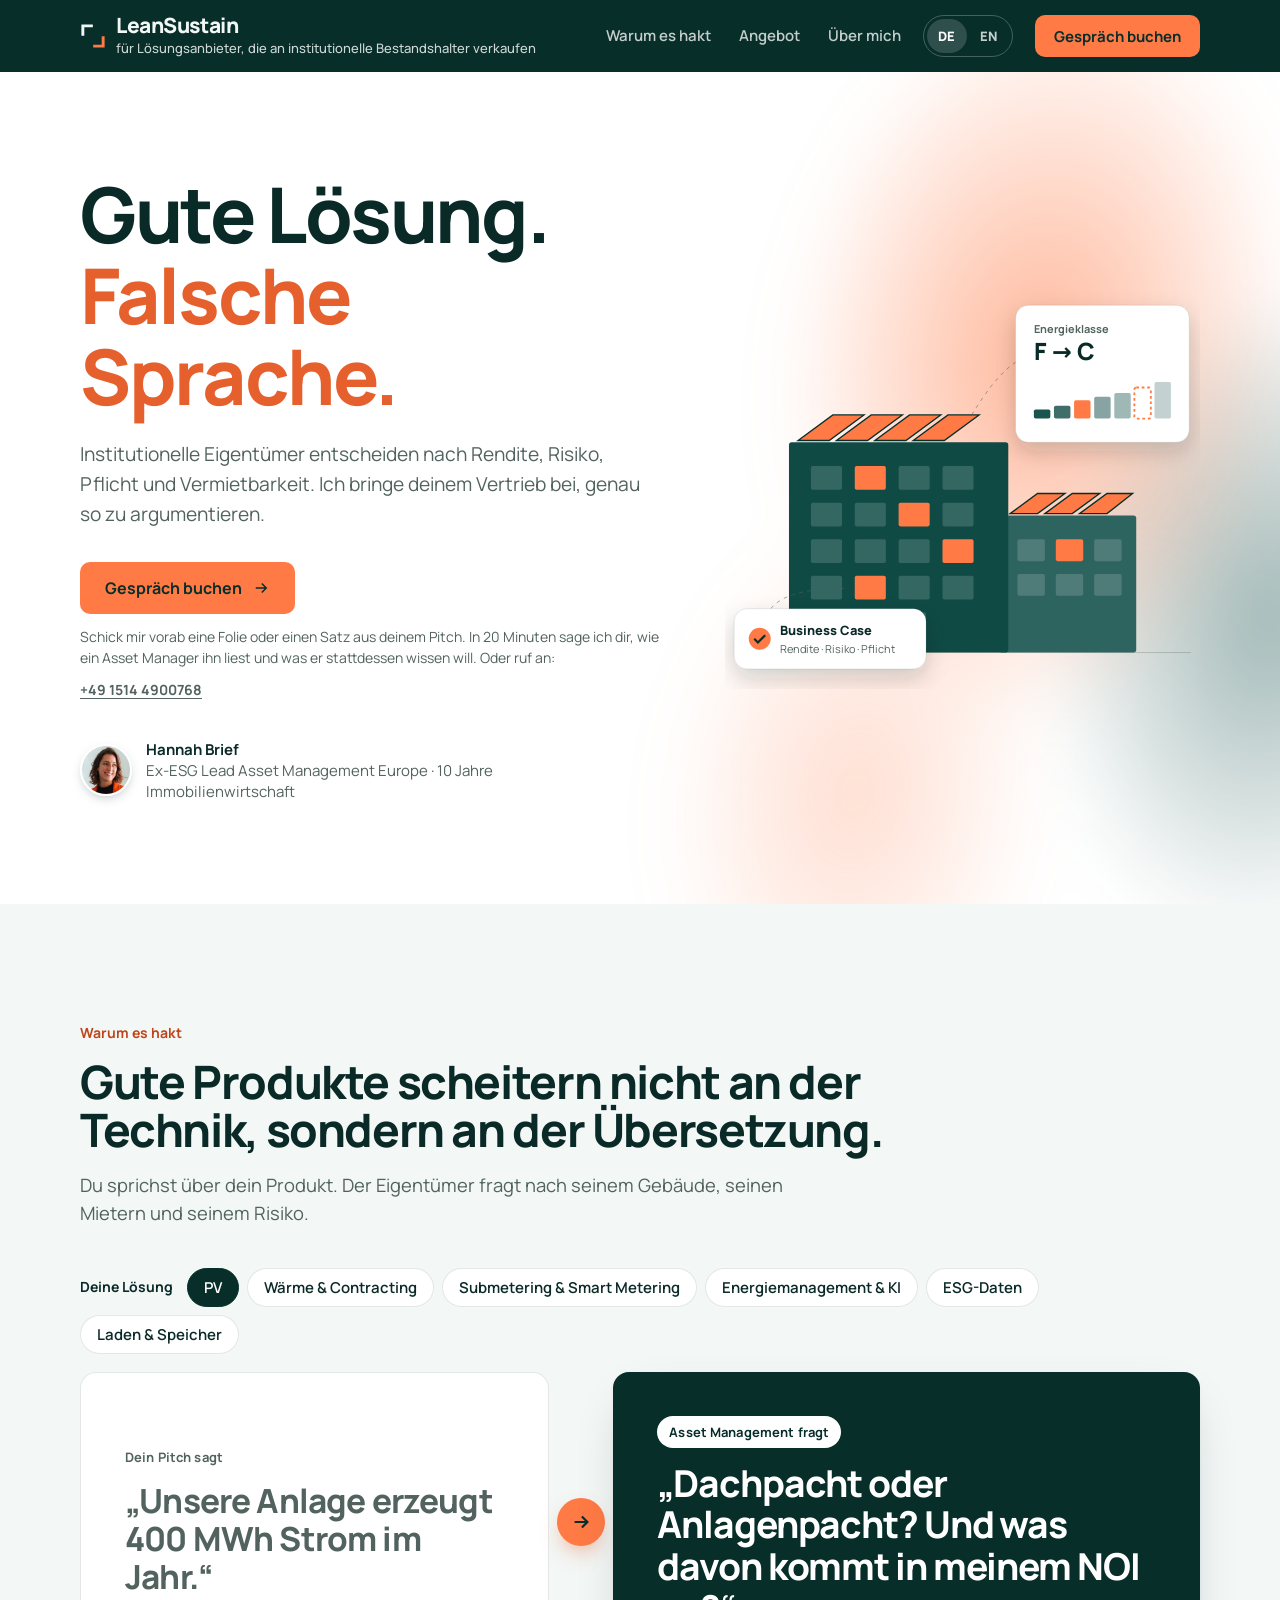
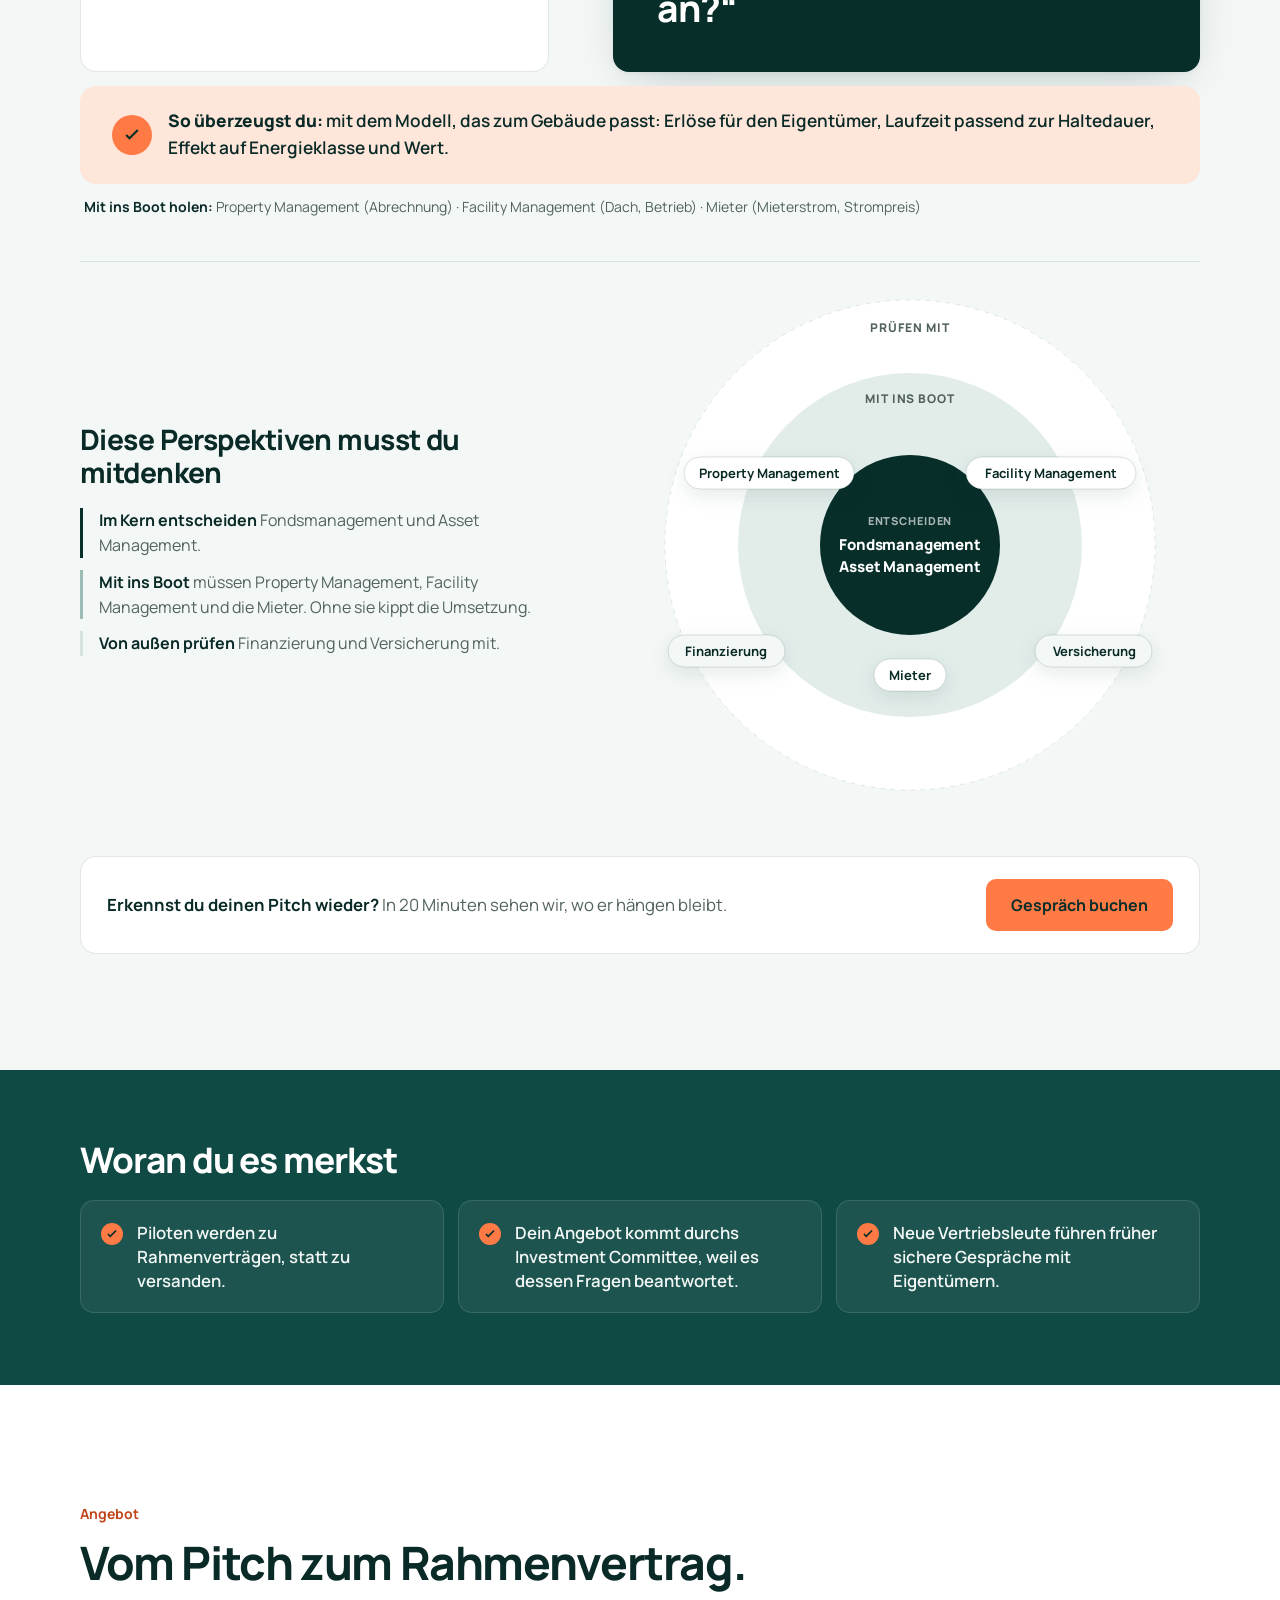
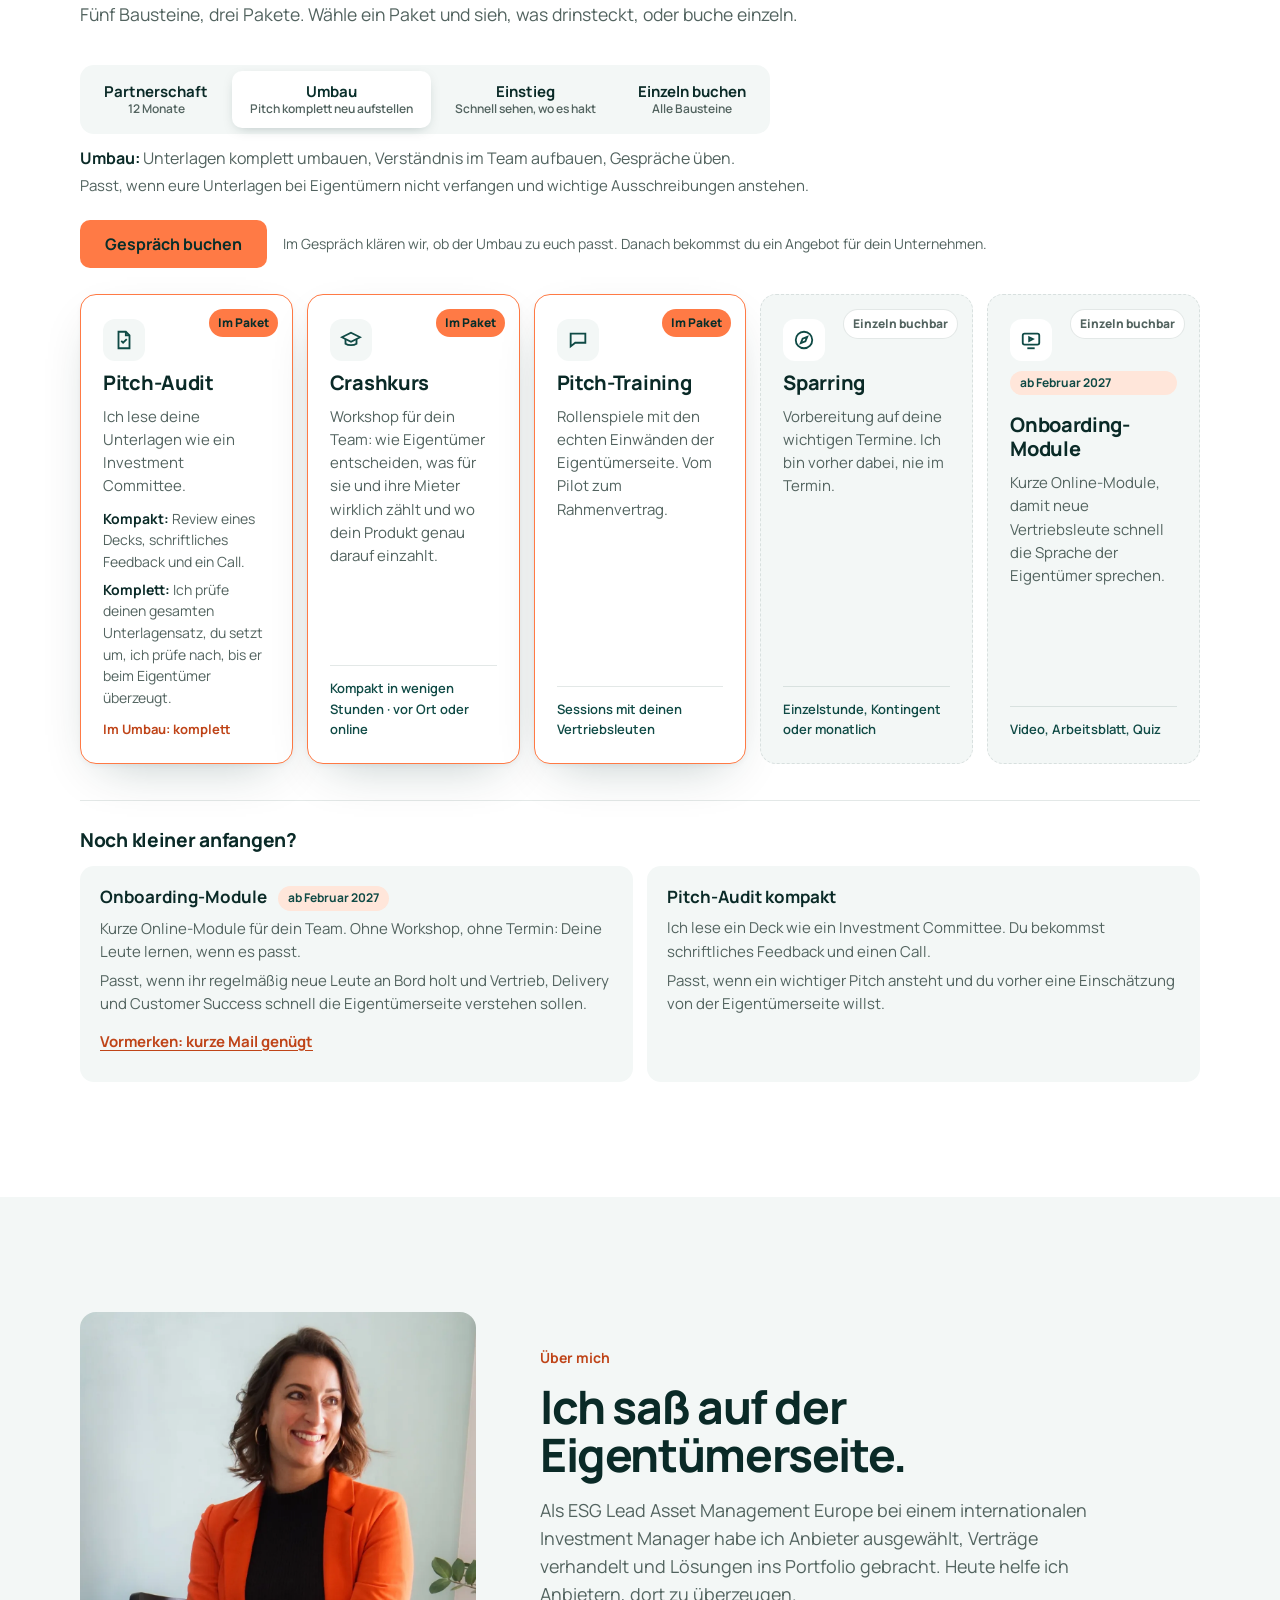
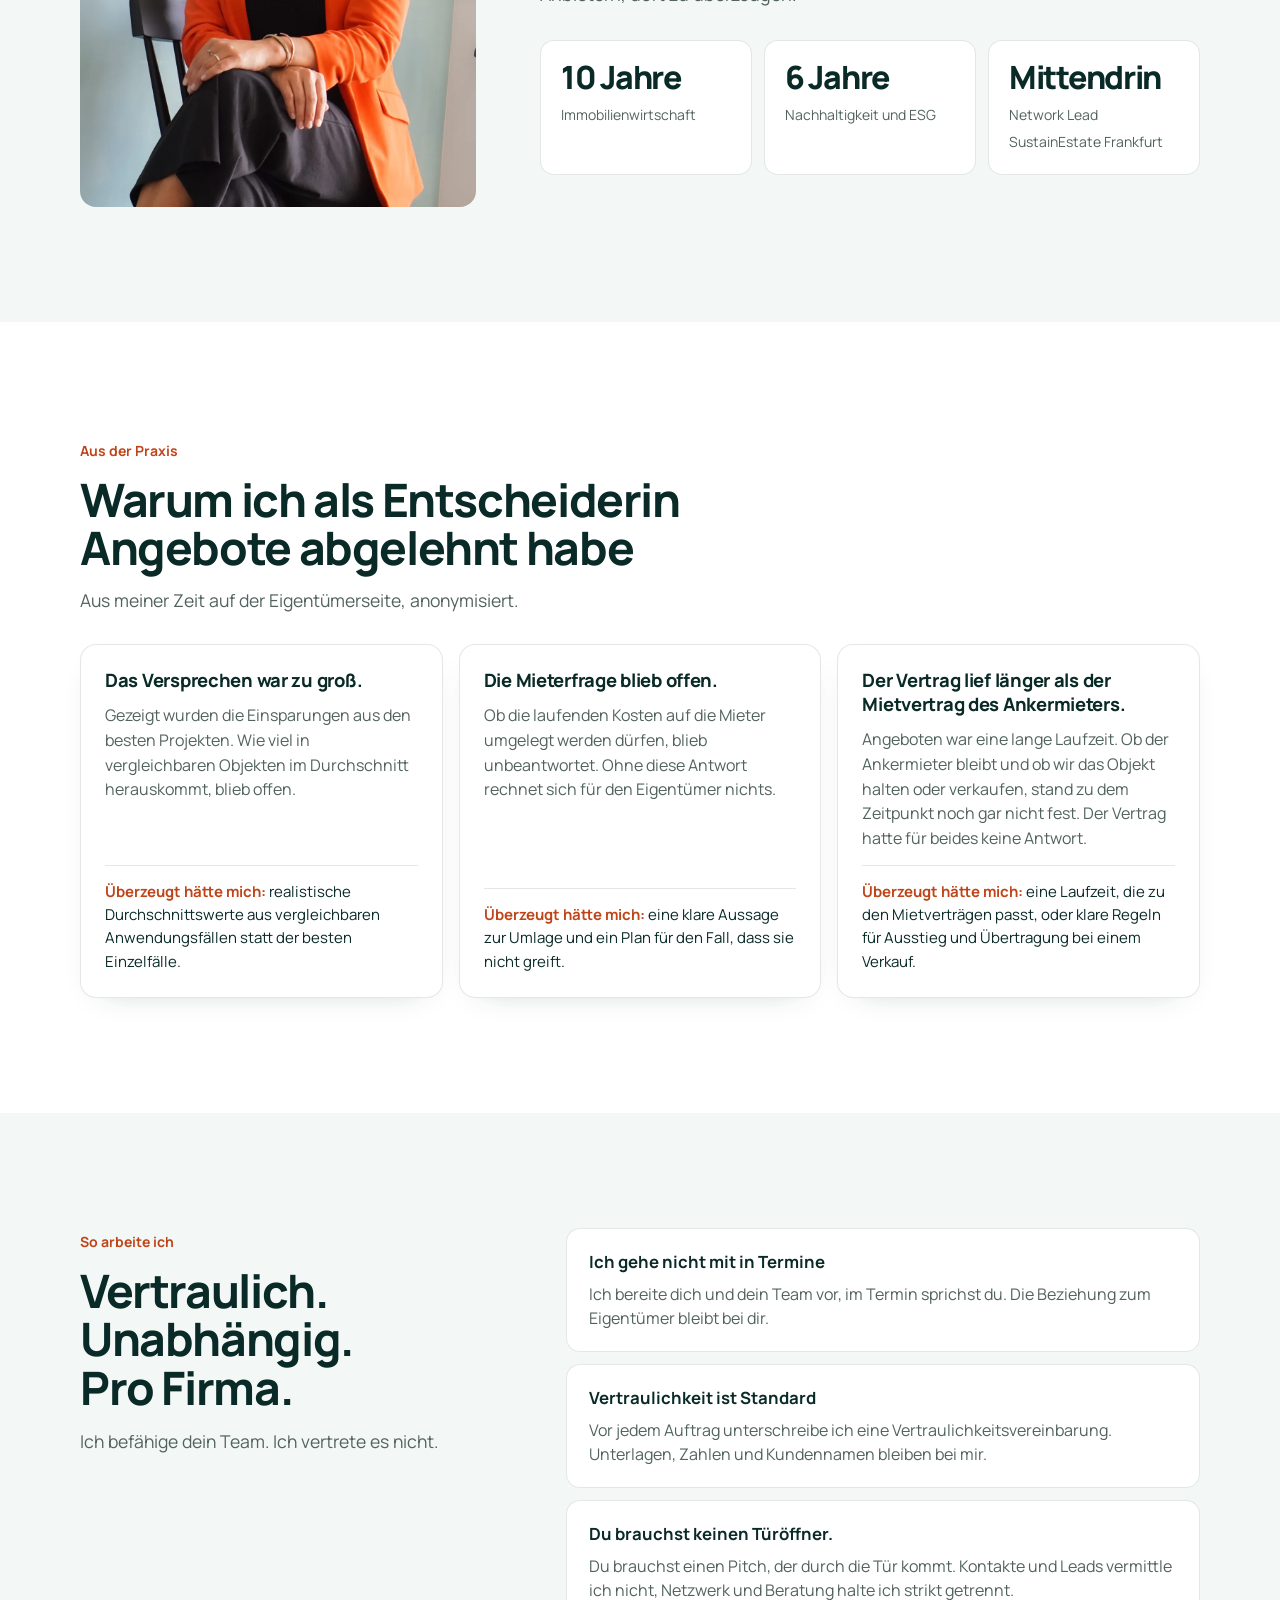
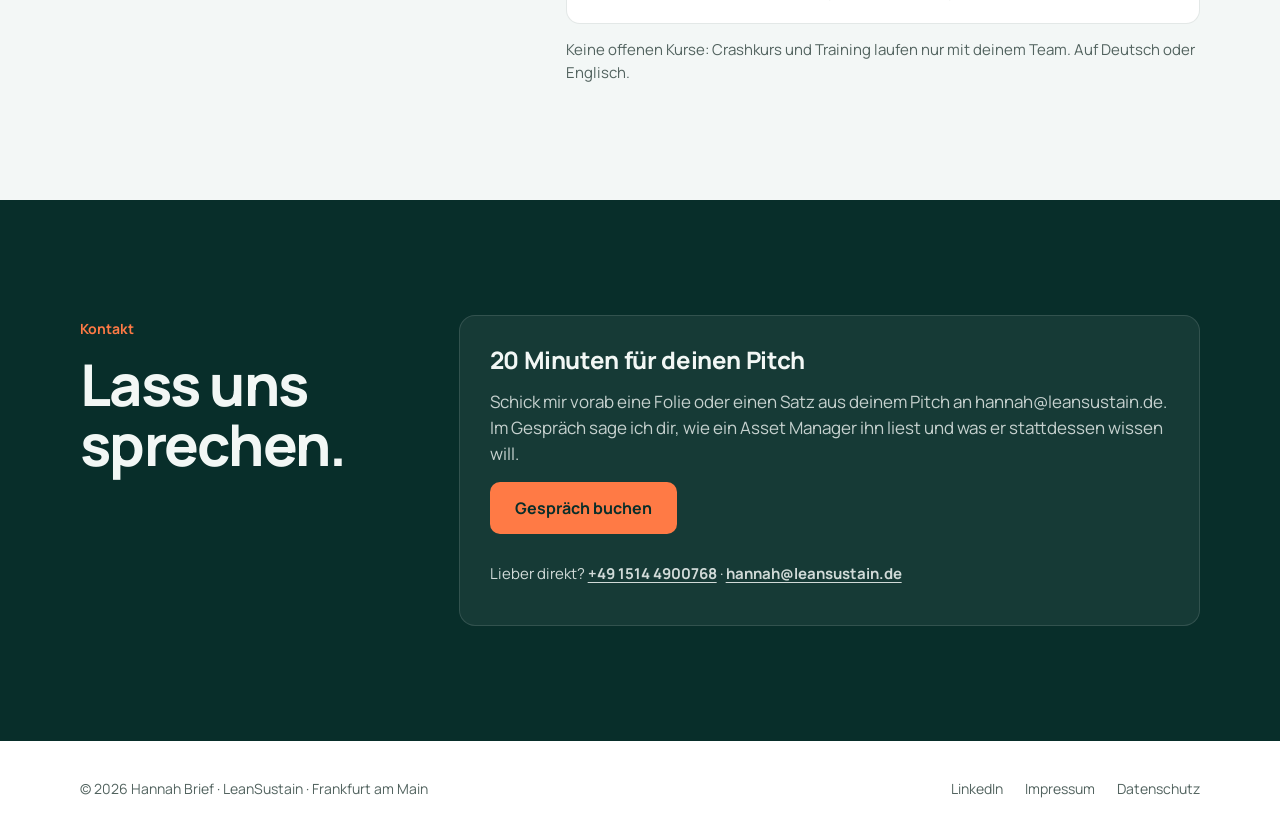
==== commit ea0b1e2e: "Add files via upload" ====
--- a/index.html
+++ b/index.html
@@ -105,7 +105,7 @@
     <p class="lead">Du sprichst über dein Produkt. Der Eigentümer fragt nach seinem Gebäude, seinen Mietern und seinem Risiko.</p>
 
     <div class="picker" role="tablist" aria-label="Wähle deine Lösung">
-      <span class="lbl">Ich biete</span>
+      <span class="lbl">Deine Lösung</span>
       <button role="tab" aria-selected="true" data-k="pv">PV</button>
       <button role="tab" aria-selected="false" data-k="waerme">Wärme &amp; Contracting</button>
       <button role="tab" aria-selected="false" data-k="meter">Submetering &amp; Smart Metering</button>
@@ -206,7 +206,7 @@
         <div class="ico"><svg viewBox="0 0 24 24" fill="none" stroke="currentColor" stroke-width="2"><path d="M14 3H6v18h12V7z"/><path d="M14 3v4h4M9 13l2 2 4-4"/></svg></div>
         <h3>Pitch-Audit</h3>
         <p>Ich lese deine Unterlagen wie ein Investment Committee.</p>
-        <ul class="variants"><li><b>Kompakt:</b> Review eines Decks, schriftliches Feedback und ein Call.</li><li><b>Komplett:</b> Ich baue deine Unterlagen mit dir um, bis sie beim Eigentümer überzeugen.</li></ul>
+        <ul class="variants"><li><b>Kompakt:</b> Review eines Decks, schriftliches Feedback und ein Call.</li><li><b>Komplett:</b> Ich prüfe deinen gesamten Unterlagensatz, du setzt um, ich prüfe nach, bis er beim Eigentümer überzeugt.</li></ul>
         <span class="note" data-for="start">Im Einstieg: kompakt</span>
         <span class="note" data-for="umbau">Im Umbau: komplett</span>
         <span class="note" data-for="partner">In der Partnerschaft: komplett</span>
@@ -320,7 +320,7 @@
 
 <div class="mbar" id="mbar" aria-label="Gespräch buchen" aria-hidden="true"><a class="btn btn-accent" href="mailto:hannah@leansustain.de?subject=Gespr%C3%A4ch%20LeanSustain" data-book>Gespräch buchen</a></div>
 
-<script src="assets/site.js?v=20261123d" defer></script>
+<script src="assets/site.js?v=20261123g" defer></script>
 
 </body>
 </html>
